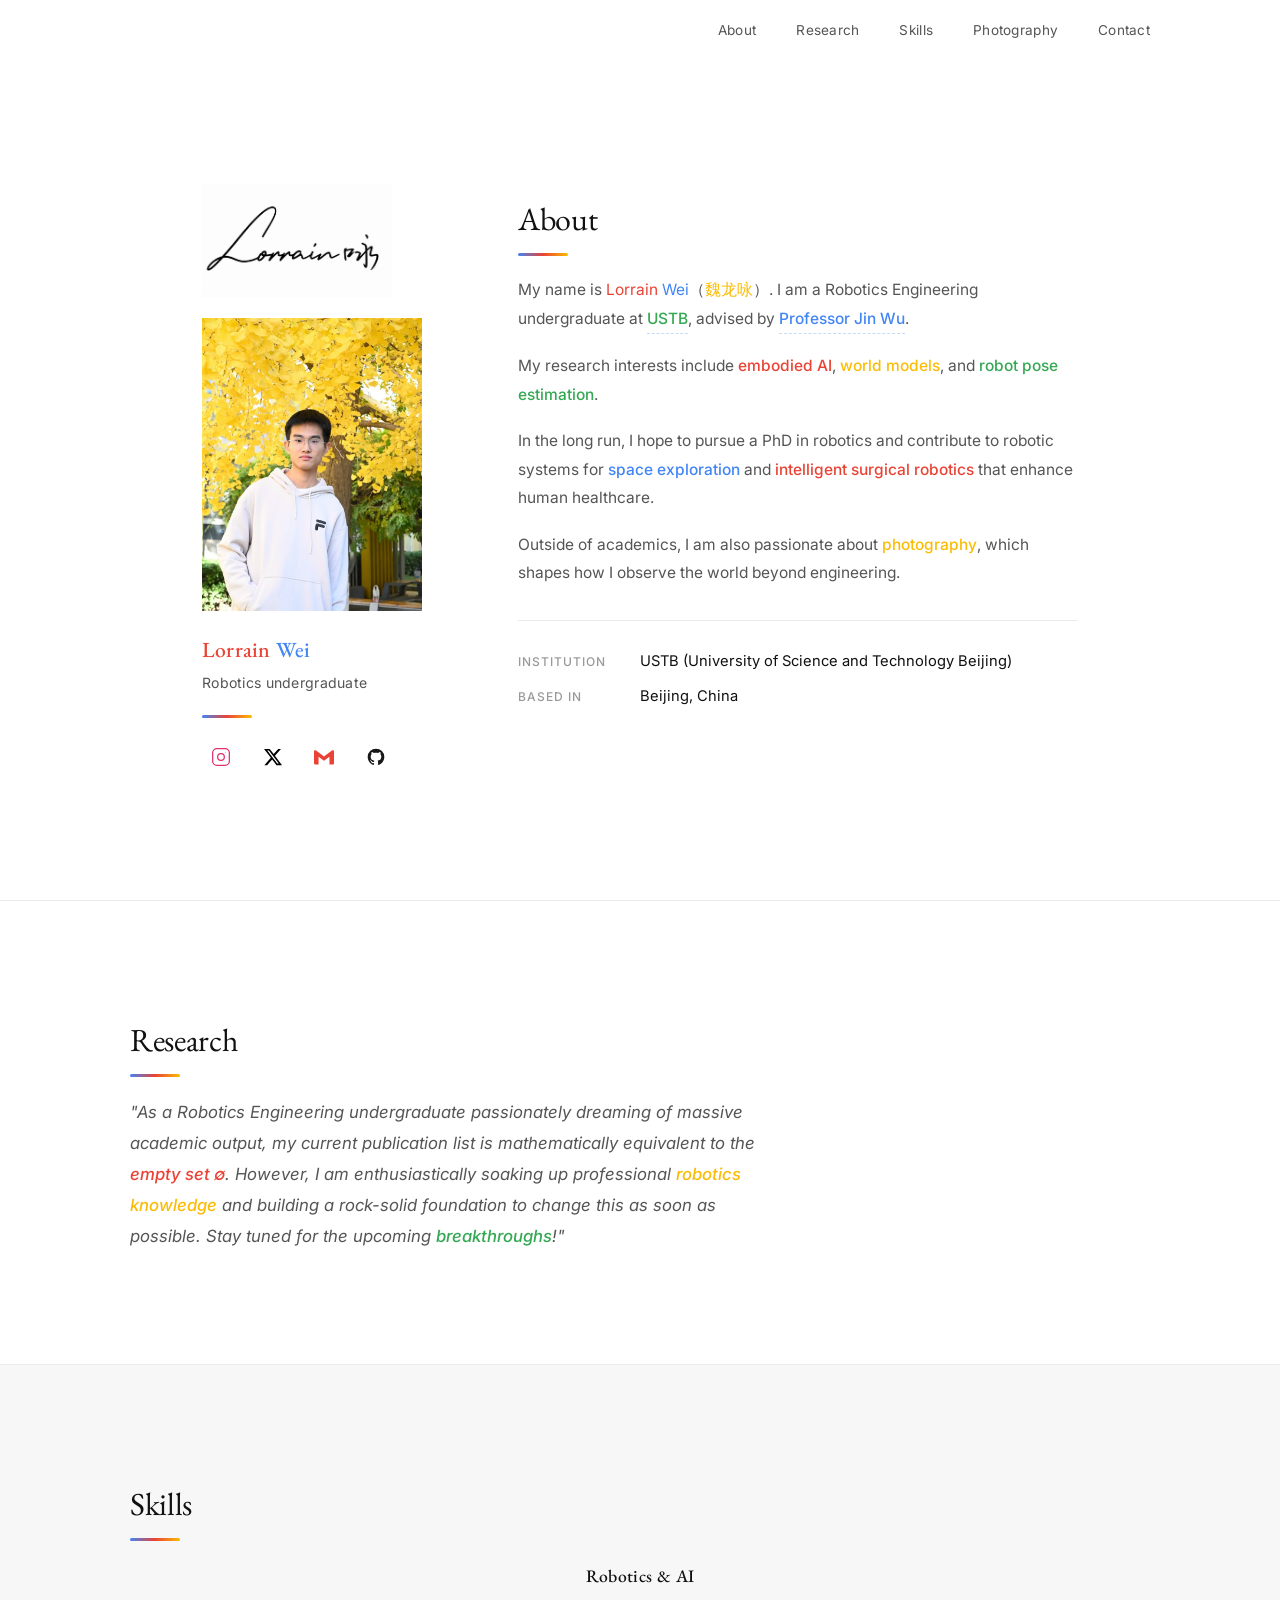
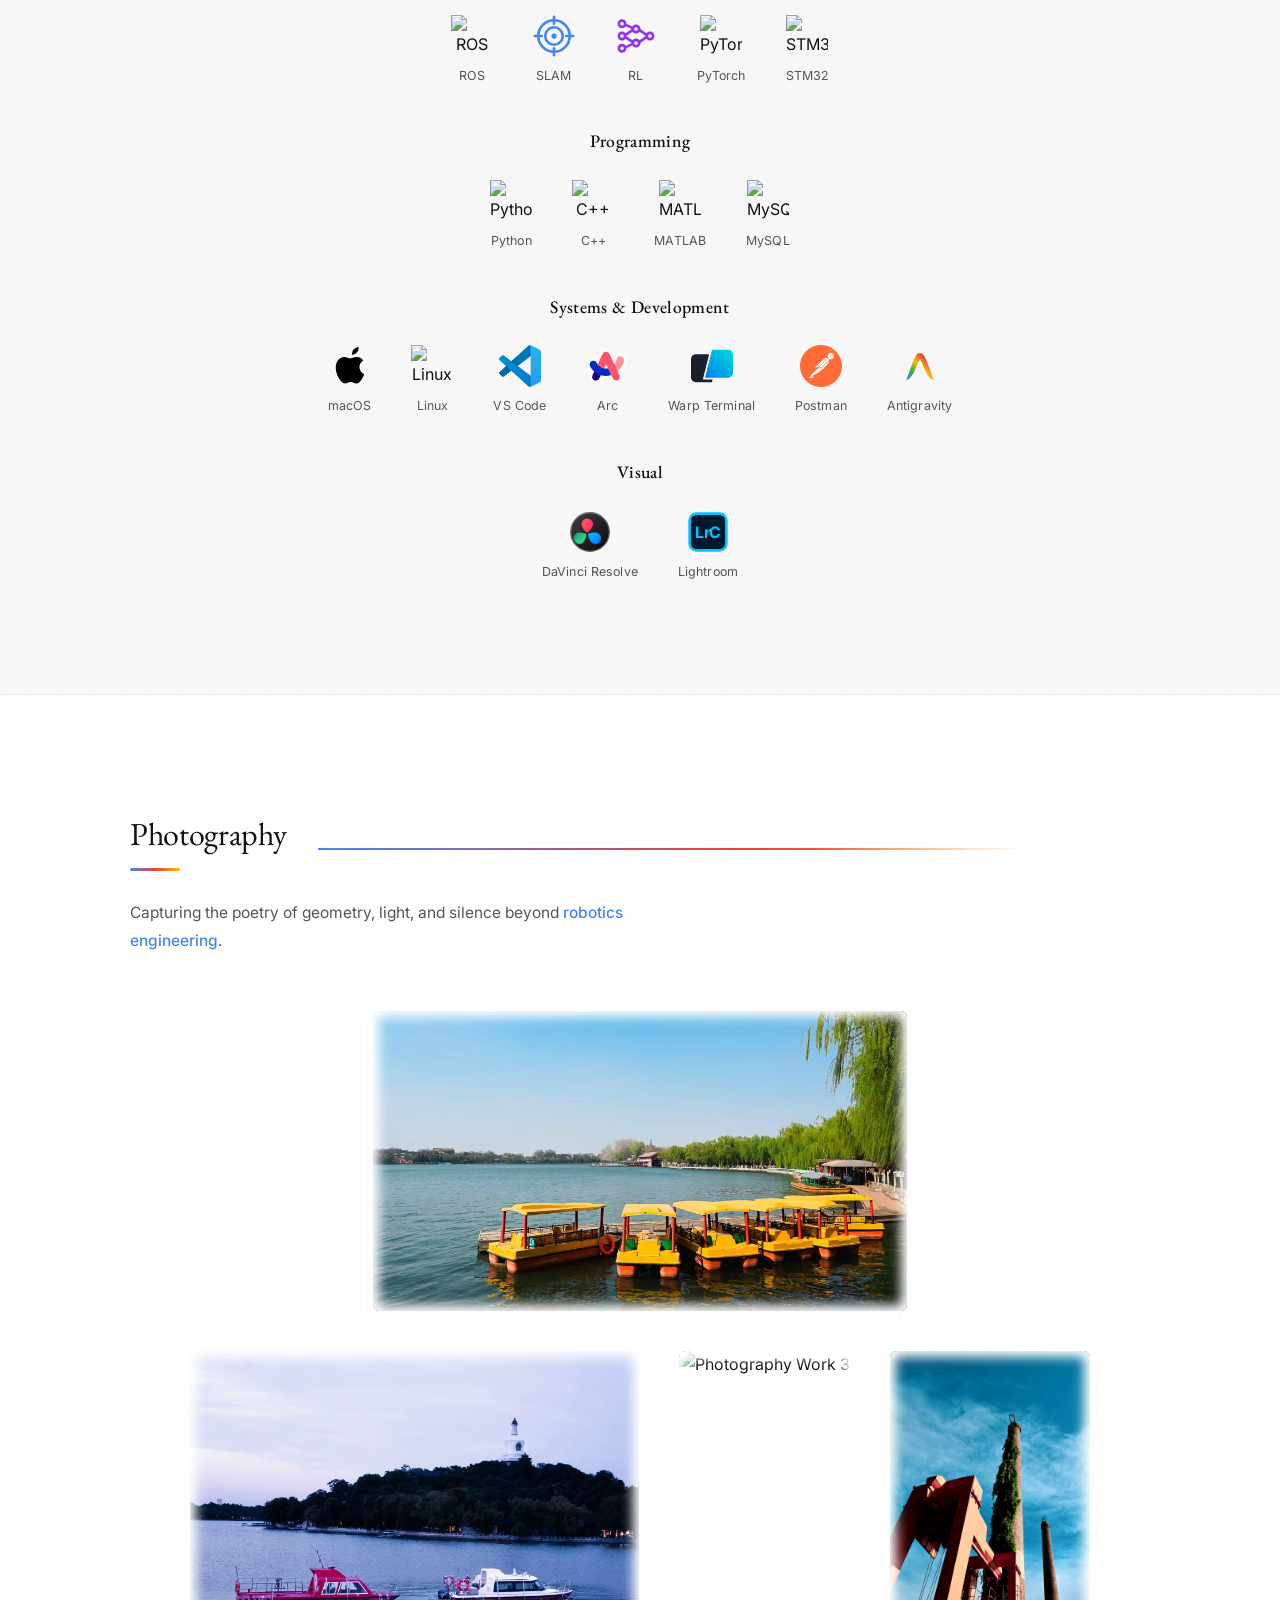
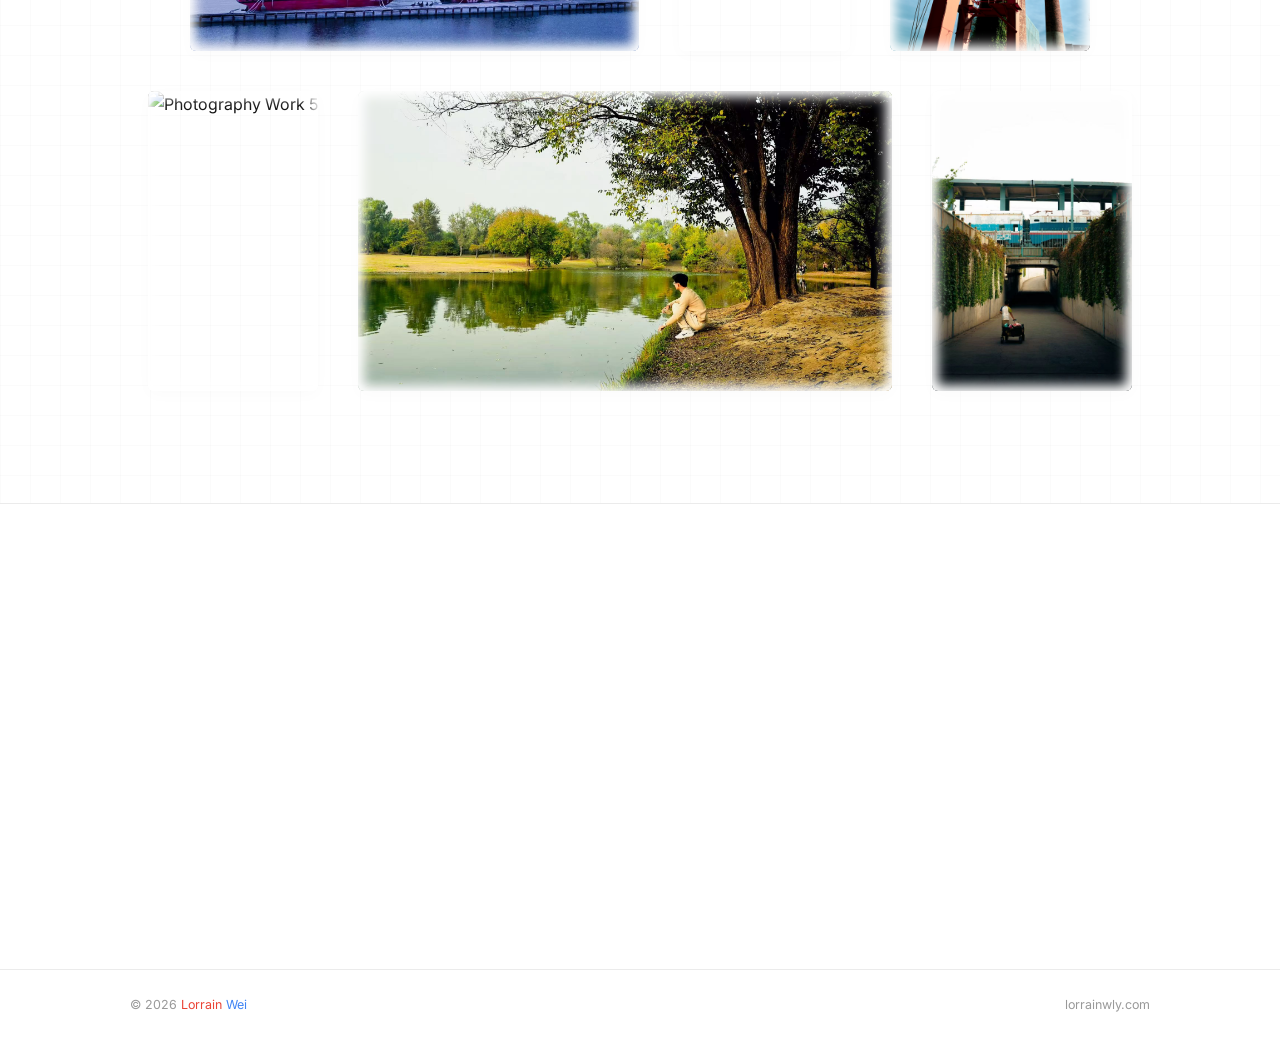
==== index.html @ 4ee7c58d "style: change theme to premium Cherry Red and integrate pixel-perfect zero-dependency signature imag" ====
<!DOCTYPE html>
<html lang="en">
<head>
  <meta charset="UTF-8" />
  <meta name="viewport" content="width=device-width, initial-scale=1.0" />
  <title>Lorrain Wei — Personal Site</title>
  <meta name="description" content="Lorrain Wei's personal website — researcher, scholar, and lifelong learner." />
  <link rel="preconnect" href="https://fonts.googleapis.com" />
  <link rel="preconnect" href="https://fonts.gstatic.com" crossorigin />
  <link href="https://fonts.googleapis.com/css2?family=EB+Garamond:ital,wght@0,400;0,500;1,400&family=Inter:wght@300;400;500&display=swap" rel="stylesheet" />
  <link rel="stylesheet" href="style.css" />
</head>
<body>

  <nav id="navbar">
    <div class="nav-inner">
      <ul class="nav-links">
        <li><a href="#about">About</a></li>
        <li><a href="#research">Research</a></li>
        <li><a href="#skills">Skills</a></li>
        <li><a href="#photography">Photography</a></li>
        <li><a href="#contact">Contact</a></li>
      </ul>
      <button class="nav-toggle" id="navToggle" aria-label="Menu">
        <span></span><span></span><span></span>
      </button>
    </div>
  </nav>

  <!-- Mobile Menu -->
  <div class="mobile-menu" id="mobileMenu">
    <button class="mobile-close" id="mobileClose">✕</button>
    <ul>
      <li><a href="#about" class="mobile-link">About</a></li>
      <li><a href="#research" class="mobile-link">Research</a></li>
      <li><a href="#skills" class="mobile-link">Skills</a></li>
      <li><a href="#photography" class="mobile-link">Photography</a></li>
      <li><a href="#contact" class="mobile-link">Contact</a></li>
    </ul>
  </div>

  <!-- ===================== SECTION 1: ABOUT ===================== -->
  <section id="about" class="section-about">
    <div class="about-container">

      <!-- Left Column: Photo + Name + Socials -->
      <div class="about-left">
        <div class="profile-sig-container">
          <img src="s1.png" alt="Lorrain Wei Signature" class="profile-sig-img" />
        </div>
        <div class="photo-wrap">
          <img src="photo.jpg" alt="Lorrain Wei" class="profile-photo" />
        </div>
        <h1 class="profile-name"><span class="google-red">Lorrain</span> <span class="google-blue">Wei</span></h1>
        <p class="profile-role">Robotics undergraduate</p>
        <div class="social-divider"></div>
        <div class="social-icons">
          <!-- Instagram -->
          <a href="https://www.instagram.com/lorrainwly1616" target="_blank" rel="noopener noreferrer" class="social-link" id="social-instagram" aria-label="Instagram" title="Instagram">
            <svg width="20" height="20" viewBox="0 0 24 24" fill="none" stroke="currentColor" stroke-width="1.5" stroke-linecap="round" stroke-linejoin="round">
              <rect x="2" y="2" width="20" height="20" rx="5" ry="5"/>
              <circle cx="12" cy="12" r="4"/>
              <circle cx="17.5" cy="6.5" r="0.5" fill="currentColor" stroke="none"/>
            </svg>
          </a>
          <!-- X (Twitter) -->
          <a href="https://x.com/LorrainLY1616" target="_blank" rel="noopener noreferrer" class="social-link" id="social-x" aria-label="X (Twitter)" title="X">
            <svg width="20" height="20" viewBox="0 0 24 24" fill="currentColor">
              <path d="M18.244 2.25h3.308l-7.227 8.26 8.502 11.24H16.17l-5.214-6.817L4.99 21.75H1.68l7.73-8.835L1.254 2.25H8.08l4.713 6.231zm-1.161 17.52h1.833L7.084 4.126H5.117z"/>
            </svg>
          </a>
          <!-- Gmail -->
          <a href="mailto:yongw1616@gmail.com" class="social-link" id="social-gmail" aria-label="Gmail" title="Email">
            <svg width="20" height="20" viewBox="0 0 24 24" fill="currentColor">
              <path d="M24 5.457v13.909c0 .904-.732 1.636-1.636 1.636h-3.819V11.73L12 16.64l-6.545-4.91v9.273H1.636A1.636 1.636 0 0 1 0 19.366V5.457c0-1.29 1.454-2.032 2.514-1.222L12 11.364l9.487-7.13c1.06-.81 2.513-.067 2.513 1.223z"/>
            </svg>
          </a>

          <!-- GitHub -->
          <a href="https://github.com/SuisLec" target="_blank" rel="noopener noreferrer" class="social-link" id="social-github" aria-label="GitHub" title="GitHub">
            <svg width="20" height="20" viewBox="0 0 24 24" fill="currentColor">
              <path d="M12 2A10 10 0 0 0 2 12c0 4.42 2.87 8.17 6.84 9.5.5.08.66-.23.66-.5v-1.69c-2.77.6-3.36-1.34-3.36-1.34-.46-1.16-1.11-1.47-1.11-1.47-.91-.62.07-.6.07-.6 1 .07 1.53 1.03 1.53 1.03.87 1.52 2.34 1.07 2.91.83.09-.65.35-1.09.63-1.34-2.22-.25-4.55-1.11-4.55-4.92 0-1.11.38-2 1.03-2.71-.1-.25-.45-1.29.1-2.64 0 0 .84-.27 2.75 1.02.79-.22 1.65-.33 2.5-.33.85 0 1.71.11 2.5.33 1.91-1.29 2.75-1.02 2.75-1.02.55 1.35.2 2.39.1 2.64.65.71 1.03 1.6 1.03 2.71 0 3.82-2.34 4.66-4.57 4.91.36.31.69.92.69 1.85V21c0 .27.16.59.67.5C19.14 20.16 22 16.42 22 12A10 10 0 0 0 12 2z"/>
            </svg>
          </a>
        </div>
      </div>

      <!-- Right Column: About Text -->
      <div class="about-right">
        <div class="about-text-block">
          <h2 class="section-heading">About</h2>
          <p class="about-bio">
            My name is <span class="google-red">Lorrain</span> <span class="google-blue">Wei</span>（<span class="google-yellow">魏龙咏</span>）. I am a Robotics Engineering undergraduate at <a href="https://www.ustb.edu.cn" target="_blank" rel="noopener noreferrer" class="about-link highlight-google"><span class="google-green">USTB</span></a>, advised by <a href="https://zarathustr.github.io" target="_blank" rel="noopener noreferrer" class="about-link highlight-google"><span class="google-blue">Professor Jin Wu</span></a>.
          </p>
          <p class="about-bio">
            My research interests include <span class="highlight-google"><span class="google-red">embodied AI</span></span>, <span class="highlight-google"><span class="google-yellow">world models</span></span>, and <span class="highlight-google"><span class="google-green">robot pose estimation</span></span>.
          </p>
          <p class="about-bio">
            In the long run, I hope to pursue a PhD in robotics and contribute to robotic systems for <span class="highlight-google"><span class="google-blue">space exploration</span></span> and <span class="highlight-google"><span class="google-red">intelligent surgical robotics</span></span> that enhance human healthcare.
          </p>
          <p class="about-bio">
            Outside of academics, I am also passionate about <span class="highlight-google"><span class="google-yellow">photography</span></span>, which shapes how I observe the world beyond engineering.
          </p>
          <div class="about-meta">
            <div class="meta-item">
              <span class="meta-label">Institution</span>
              <span class="meta-value">USTB (University of Science and Technology Beijing)</span>
            </div>
            <div class="meta-item">
              <span class="meta-label">Based in</span>
              <span class="meta-value">Beijing, China</span>
            </div>
          </div>
        </div>
      </div>

    </div>
  </section>

  <!-- ===================== SECTION 2: RESEARCH ===================== -->
  <section id="research" class="section">
    <div class="container">
      <h2 class="section-heading">Research</h2>
      <p class="section-intro" style="font-size: 1.05rem; font-style: italic; max-width: 650px; line-height: 1.85; margin-bottom: 0;">
        "As a Robotics Engineering undergraduate passionately dreaming of massive academic output, my current publication list is mathematically equivalent to the <span class="highlight-google"><span class="google-red">empty set ∅</span></span>. However, I am enthusiastically soaking up professional <span class="highlight-google"><span class="google-yellow">robotics knowledge</span></span> and building a rock-solid foundation to change this as soon as possible. Stay tuned for the upcoming <span class="highlight-google"><span class="google-green">breakthroughs</span></span>!"
      </p>
    </div>
  </section>

  <!-- ===================== SECTION: SKILLS ===================== -->
  <section id="skills" class="section section-alt">
    <div class="container">
      <h2 class="section-heading">Skills</h2>

      <div class="skills-category">
        <h3 class="skills-category-title">Robotics & AI</h3>
        <div class="skills-grid">
          <div class="skill-item">
            <img src="https://cdn.simpleicons.org/ros/22314E" alt="ROS" class="skill-icon" />
            <span class="skill-name">ROS</span>
          </div>
          <div class="skill-item">
            <svg class="skill-icon" viewBox="0 0 24 24" fill="none" stroke="#4285F4" stroke-width="1.5" stroke-linecap="round">
              <circle cx="12" cy="12" r="9"/><circle cx="12" cy="12" r="5"/><circle cx="12" cy="12" r="1.5" fill="#4285F4" stroke="none"/>
              <line x1="12" y1="1" x2="12" y2="5"/><line x1="12" y1="19" x2="12" y2="23"/>
              <line x1="1" y1="12" x2="5" y2="12"/><line x1="19" y1="12" x2="23" y2="12"/>
            </svg>
            <span class="skill-name">SLAM</span>
          </div>
          <div class="skill-item">
            <svg class="skill-icon" viewBox="0 0 24 24" fill="none" stroke="#9333EA" stroke-width="1.5">
              <circle cx="4" cy="5" r="1.8"/><circle cx="4" cy="12" r="1.8"/><circle cx="4" cy="19" r="1.8"/>
              <circle cx="12" cy="8" r="1.8"/><circle cx="12" cy="16" r="1.8"/>
              <circle cx="20" cy="12" r="1.8"/>
              <line x1="5.8" y1="5.5" x2="10.2" y2="7.5"/><line x1="5.8" y1="11.5" x2="10.2" y2="8.5"/>
              <line x1="5.8" y1="12.5" x2="10.2" y2="15.5"/><line x1="5.8" y1="18.5" x2="10.2" y2="16.5"/>
              <line x1="13.8" y1="8.5" x2="18.2" y2="11.5"/><line x1="13.8" y1="15.5" x2="18.2" y2="12.5"/>
            </svg>
            <span class="skill-name">RL</span>
          </div>
          <div class="skill-item">
            <img src="https://cdn.simpleicons.org/pytorch/EE4C2C" alt="PyTorch" class="skill-icon" />
            <span class="skill-name">PyTorch</span>
          </div>
          <div class="skill-item">
            <img src="https://cdn.simpleicons.org/stmicroelectronics/03234B" alt="STM32" class="skill-icon" />
            <span class="skill-name">STM32</span>
          </div>
        </div>
      </div>

      <div class="skills-category">
        <h3 class="skills-category-title">Programming</h3>
        <div class="skills-grid">
          <div class="skill-item">
            <img src="https://cdn.jsdelivr.net/gh/devicons/devicon@latest/icons/python/python-original.svg" alt="Python" class="skill-icon" />
            <span class="skill-name">Python</span>
          </div>
          <div class="skill-item">
            <img src="https://cdn.jsdelivr.net/gh/devicons/devicon@latest/icons/cplusplus/cplusplus-original.svg" alt="C++" class="skill-icon" />
            <span class="skill-name">C++</span>
          </div>
          <div class="skill-item">
            <img src="https://cdn.jsdelivr.net/gh/devicons/devicon@latest/icons/matlab/matlab-original.svg" alt="MATLAB" class="skill-icon" />
            <span class="skill-name">MATLAB</span>
          </div>
          <div class="skill-item">
            <img src="https://cdn.jsdelivr.net/gh/devicons/devicon@latest/icons/mysql/mysql-original-wordmark.svg" alt="MySQL" class="skill-icon" />
            <span class="skill-name">MySQL</span>
          </div>
        </div>
      </div>

      <div class="skills-category">
        <h3 class="skills-category-title">Systems & Development</h3>
        <div class="skills-grid">
          <div class="skill-item">
            <svg class="skill-icon" viewBox="0 0 24 24" fill="#000000" xmlns="http://www.w3.org/2000/svg">
              <path d="M18.71 19.5c-.83 1.24-1.71 2.45-3.05 2.47-1.34.03-1.77-.79-3.29-.79-1.53 0-2 .77-3.27.82-1.31.05-2.3-1.32-3.14-2.53C4.25 17 2.94 12.45 4.7 9.39c.87-1.52 2.43-2.48 4.12-2.51 1.28-.02 2.5.87 3.29.87.78 0 2.26-1.07 3.81-.91.65.03 2.47.26 3.64 1.98-.09.06-2.17 1.28-2.15 3.81.03 3.02 2.65 4.03 2.68 4.04-.03.07-.42 1.44-1.38 2.83M15.97 4.17c.66-.81 1.11-1.93.99-3.06-.96.04-2.13.64-2.82 1.45-.6.7-1.13 1.84-.99 2.94.1.08.2.12.3.12.87 0 1.96-.58 2.52-1.45z"/>
            </svg>
            <span class="skill-name">macOS</span>
          </div>
          <div class="skill-item">
            <img src="https://cdn.jsdelivr.net/gh/devicons/devicon@latest/icons/linux/linux-original.svg" alt="Linux" class="skill-icon" />
            <span class="skill-name">Linux</span>
          </div>
          <div class="skill-item">
            <svg class="skill-icon" viewBox="0 0 128 128" xmlns="http://www.w3.org/2000/svg">
              <mask id="vscode-mask-a" width="128" height="128" x="0" y="0" maskUnits="userSpaceOnUse" style="mask-type:alpha">
                <path fill="#fff" fill-rule="evenodd" d="M90.767 127.126a7.968 7.968 0 0 0 6.35-.244l26.353-12.681a8 8 0 0 0 4.53-7.209V21.009a8 8 0 0 0-4.53-7.21L97.117 1.12a7.97 7.97 0 0 0-9.093 1.548l-50.45 46.026L15.6 32.013a5.328 5.328 0 0 0-6.807.302l-7.048 6.411a5.335 5.335 0 0 0-.006 7.888L20.796 64 1.74 81.387a5.336 5.336 0 0 0 .006 7.887l7.048 6.411a5.327 5.327 0 0 0 6.807.303l21.974-16.68 50.45 46.025a7.96 7.96 0 0 0 2.743 1.793Zm5.252-92.183L57.74 64l38.28 29.058V34.943Z" clip-rule="evenodd"/>
              </mask>
              <g mask="url(#vscode-mask-a)">
                <path fill="#0065A9" d="M123.471 13.82 97.097 1.12A7.973 7.973 0 0 0 88 2.668L1.662 81.387a5.333 5.333 0 0 0 .006 7.887l7.052 6.411a5.333 5.333 0 0 0 6.811.303l103.971-78.875c3.488-2.646 8.498-.158 8.498 4.22v-.306a8.001 8.001 0 0 0-4.529-7.208Z"/>
                <g filter="url(#vscode-filter-b)">
                  <path fill="#007ACC" d="m123.471 114.181-26.374 12.698A7.973 7.973 0 0 1 88 125.333L1.662 46.613a5.333 5.333 0 0 1 .006-7.887l7.052-6.411a5.333 5.333 0 0 1 6.811-.303l103.971 78.874c3.488 2.647 8.498.159 8.498-4.219v.306a8.001 8.001 0 0 1-4.529 7.208Z"/>
                </g>
                <g filter="url(#vscode-filter-c)">
                  <path fill="#1F9CF0" d="M97.098 126.882A7.977 7.977 0 0 1 88 125.333c2.952 2.952 8 .861 8-3.314V5.98c0-4.175-5.048-6.266-8-3.313a7.977 7.977 0 0 1 9.098-1.549L123.467 13.8A8 8 0 0 1 128 21.01v85.982a8 8 0 0 1-4.533 7.21l-26.369 12.681Z"/>
                </g>
                <path fill="url(#vscode-grad-d)" fill-rule="evenodd" d="M90.69 127.126a7.968 7.968 0 0 0 6.349-.244l26.353-12.681a8 8 0 0 0 4.53-7.21V21.009a8 8 0 0 0-4.53-7.21L97.039 1.12a7.97 7.97 0 0 0-9.093 1.548l-50.45 46.026-21.974-16.68a5.328 5.328 0 0 0-6.807.302l-7.048 6.411a5.336 5.336 0 0 0-.006 7.888L20.718 64 1.662 81.386a5.335 5.335 0 0 0 .006 7.888l7.048 6.411a5.328 5.328 0 0 0 6.807.303l21.975-16.681 50.45 46.026a7.959 7.959 0 0 0 2.742 1.793Zm5.252-92.184L57.662 64l38.28 29.057V34.943Z" clip-rule="evenodd" opacity="0.25" style="mix-blend-mode:overlay"/>
              </g>
              <defs>
                <filter id="vscode-filter-b" width="144.744" height="113.408" x="-8.41115" y="22.5944" color-interpolation-filters="sRGB" filterUnits="userSpaceOnUse">
                  <feFlood flood-opacity="0" result="BackgroundImageFix"/>
                  <feColorMatrix in="SourceAlpha" result="hardAlpha" values="0 0 0 0 0 0 0 0 0 0 0 0 0 0 0 0 0 0 127 0"/>
                  <feOffset/>
                  <feGaussianBlur stdDeviation="4.16667"/>
                  <feColorMatrix values="0 0 0 0 0 0 0 0 0 0 0 0 0 0 0 0 0 0 0.25 0"/>
                  <feBlend in2="BackgroundImageFix" mode="overlay" result="effect1_dropShadow_1_36"/>
                  <feBlend in="SourceGraphic" in2="effect1_dropShadow_1_36" result="shape"/>
                </filter>
                <filter id="vscode-filter-c" width="56.6667" height="144.007" x="79.6667" y="-8.0035" color-interpolation-filters="sRGB" filterUnits="userSpaceOnUse">
                  <feFlood flood-opacity="0" result="BackgroundImageFix"/>
                  <feColorMatrix in="SourceAlpha" result="hardAlpha" values="0 0 0 0 0 0 0 0 0 0 0 0 0 0 0 0 0 0 127 0"/>
                  <feOffset/>
                  <feGaussianBlur stdDeviation="4.16667"/>
                  <feColorMatrix values="0 0 0 0 0 0 0 0 0 0 0 0 0 0 0 0 0 0 0.25 0"/>
                  <feBlend in2="BackgroundImageFix" mode="overlay" result="effect1_dropShadow_1_36"/>
                  <feBlend in="SourceGraphic" in2="effect1_dropShadow_1_36" result="shape"/>
                </filter>
                <linearGradient id="vscode-grad-d" x1="63.9222" x2="63.9222" y1="0.329902" y2="127.67" gradientUnits="userSpaceOnUse">
                  <stop stop-color="#fff"/>
                  <stop offset="1" stop-color="#fff" stop-opacity="0"/>
                </linearGradient>
              </defs>
            </svg>
            <span class="skill-name">VS Code</span>
          </div>
          <div class="skill-item">
            <svg class="skill-icon" viewBox="0 0 82 68" xmlns="http://www.w3.org/2000/svg">
              <g transform="translate(143 148)">
                <path fill="#fff" stroke="#fff" stroke-linejoin="round" stroke-width="6.87" d="M-103.92-141.91c2.81 0 5.37 1.62 6.58 4.16l9.64 20.28s0 .01-.01.01c0 0 0-.01.01-.01 2.26-2.77 3.9-6.03 4.6-9.53.79-3.95 4.63-6.5 8.58-5.72a7.29 7.29 0 0 1 5.72 8.58c-1.62 8.09-6.14 15.32-12.26 20.63l3.5 7.36c1.94 4.08-.09 9.07-4.39 10.35l-.13.04c-.64.18-1.3.27-1.94.27-2.73 0-5.34-1.54-6.59-4.16l-3.11-6.54-6.33-13.32h.02-.02l-3.11-6.54a.831.831 0 0 0-1.5 0l-3.18 6.68c-4.85-1.03-9.73-4.03-12.49-7.68l9.83-20.68a7.254 7.254 0 0 1 6.58-4.18zm-27.55 17.98c3.73-1.51 7.98.29 9.49 4.03.39.97.95 1.92 1.64 2.83l.01.01.33.42c.03.04.06.07.09.11l.09.11c.05.05.09.11.14.16.01.01.02.02.02.03l-.02-.03c.19.23.4.45.61.67.01.01.01.02.02.02.69.72 1.46 1.4 2.29 2.03.39.3.79.58 1.2.86.04.02.07.05.11.07 2.31 1.52 4.96 2.66 7.6 3.22 1.12.24 2.24.37 3.33.38h.14c1.45 0 2.9-.18 4.32-.52l6.33 13.32c-3.42 1.15-7.01 1.78-10.65 1.78-3.28 0-6.6-.57-9.82-1.6l-3.03 6.37a7.287 7.287 0 0 1-10.01 3.3c-3.48-1.85-4.75-6.21-3.06-9.77l3.32-6.98c-3.75-3.17-6.74-7.02-8.47-11.2l-.05-.13c-1.5-3.73.3-7.98 4.03-9.49z"></path>
                <path d="m-114.2-96.03 6.35-13.36c-4.85-1.03-9.73-4.03-12.49-7.68l-6.64 13.96c3.69 3.13 8.12 5.59 12.78 7.08" fill="#1a007f" fill-rule="evenodd" clip-rule="evenodd"></path>
                <path d="M-87.7-117.47c-3.19 3.91-7.62 6.81-12.36 7.94l6.33 13.32c4.62-1.56 8.94-4.08 12.67-7.31l-6.64-13.95z" fill="#4e000a" fill-rule="evenodd" clip-rule="evenodd"></path>
                <path d="m-126.98-103.11-3.32 6.98c-1.69 3.55-.42 7.92 3.06 9.77 3.69 1.96 8.23.43 10.01-3.3l3.03-6.37a37.885 37.885 0 0 1-12.78-7.08" fill="#1a007f" fill-rule="evenodd" clip-rule="evenodd"></path>
                <path d="M-74.52-132.71a7.29 7.29 0 0 0-8.58 5.72c-.7 3.5-2.34 6.76-4.6 9.53l6.63 13.96c6.12-5.31 10.64-12.54 12.26-20.63.79-3.96-1.77-7.8-5.71-8.58" fill="#ff9396" fill-rule="evenodd" clip-rule="evenodd"></path>
                <path d="M-100.06-109.53c-1.42.34-2.87.52-4.32.52-1.13 0-2.3-.13-3.47-.38-4.85-1.03-9.73-4.03-12.49-7.68-.69-.91-1.25-1.86-1.64-2.83-1.51-3.73-5.76-5.53-9.49-4.03-3.73 1.51-5.53 5.76-4.03 9.49 1.71 4.24 4.73 8.13 8.52 11.33a37.84 37.84 0 0 0 12.77 7.08c3.21 1.03 6.54 1.6 9.82 1.6 3.64 0 7.23-.63 10.65-1.78l-6.32-13.32z" fill="#002dc8" fill-rule="evenodd" clip-rule="evenodd"></path>
                <path d="m-77.57-96.16-3.5-7.36-6.63-13.95-.01.01s0-.01.01-.01l-9.64-20.28a7.292 7.292 0 0 0-6.58-4.16c-2.81 0-5.37 1.62-6.58 4.16l-9.83 20.68c2.76 3.65 7.64 6.65 12.49 7.68l3.18-6.68c.3-.63 1.2-.63 1.5 0l3.11 6.54h.02-.02l6.33 13.32 3.11 6.54a7.28 7.28 0 0 0 6.59 4.16c.65 0 1.3-.09 1.94-.27 4.39-1.21 6.47-6.26 4.51-10.38" fill="#ff536a" fill-rule="evenodd" clip-rule="evenodd"></path>
              </g>
            </svg>
            <span class="skill-name">Arc</span>
          </div>
          <div class="skill-item">
            <svg class="skill-icon" viewBox="0 0 24 24" xmlns="http://www.w3.org/2000/svg">
              <defs>
                <linearGradient id="warp-logo-gradient" x1="0%" y1="100%" x2="100%" y2="0%">
                  <stop offset="0%" stop-color="#007CF0" />
                  <stop offset="100%" stop-color="#00DFD8" />
                </linearGradient>
              </defs>
              <path d="M10.354 5.323L6.766 19.677h5.598l-.399 1.6H2.712A2.712 2.712 0 0 1 0 18.565V8.036a2.712 2.712 0 0 1 2.712-2.712Z" fill="#18202C" />
              <path d="M12.035 2.723h9.253A2.712 2.712 0 0 1 24 5.435v10.529a2.712 2.712 0 0 1-2.712 2.713H8.047Z" fill="url(#warp-logo-gradient)" />
            </svg>
            <span class="skill-name">Warp Terminal</span>
          </div>
          <div class="skill-item">
            <svg class="skill-icon" viewBox="0 0 24 24" xmlns="http://www.w3.org/2000/svg">
              <circle cx="12" cy="12" r="11.5" fill="#FFFFFF"/>
              <path d="M13.527.099C6.955-.744.942 3.9.099 10.473c-.843 6.572 3.8 12.584 10.373 13.428 6.573.843 12.587-3.801 13.428-10.374C24.744 6.955 20.101.943 13.527.099zm2.471 7.485a.855.855 0 0 0-.593.25l-4.453 4.453-.307-.307-.643-.643c4.389-4.376 5.18-4.418 5.996-3.753zm-4.863 4.861l4.44-4.44a.62.62 0 1 1 .847.903l-4.699 4.125-.588-.588zm.33.694l-1.1.238a.06.06 0 0 1-.067-.032.06.06 0 0 1 .01-.073l.645-.645.512.512zm-2.803-.459l1.172-1.172.879.878-1.979.426a.074.074 0 0 1-.085-.039.072.072 0 0 1 .013-.093zm-3.646 6.058a.076.076 0 0 1-.069-.083.077.077 0 0 1 .022-.046h.002l.946-.946 1.222 1.222-2.123-.147zm2.425-1.256a.228.228 0 0 0-.117.256l.203.865a.125.125 0 0 1-.211.117h-.003l-.934-.934-.294-.295 3.762-3.758 1.82-.393.874.874c-1.255 1.102-2.971 2.201-5.1 3.268zm5.279-3.428h-.002l-.839-.839 4.699-4.125a.952.952 0 0 0 .119-.127c-.148 1.345-2.029 3.245-3.977 5.091zm3.657-6.46l-.003-.002a1.822 1.822 0 0 1 2.459-2.684l-1.61 1.613a.119.119 0 0 0 0 .169l1.247 1.247a1.817 1.817 0 0 1-2.093-.343zm2.578 0a1.714 1.714 0 0 1-.271.218h-.001l-1.207-1.207 1.533-1.533c.661.72.637 1.832-.054 2.522zM18.855 6.05a.143.143 0 0 0-.053.157.416.416 0 0 1-.053.45.14.14 0 0 0 .023.197.141.141 0 0 0 .084.03.14.14 0 0 0 .106-.05.691.691 0 0 0 .087-.751.138.138 0 0 0-.194-.033z" fill="#FF6C37" fill-rule="evenodd"/>
            </svg>
            <span class="skill-name">Postman</span>
          </div>
          <div class="skill-item">
            <svg class="skill-icon" viewBox="0 0 24 24" xmlns="http://www.w3.org/2000/svg">
              <defs>
                <linearGradient id="antigravity-logo-gradient" x1="0%" y1="100%" x2="100%" y2="0%">
                  <stop offset="0%" stop-color="#4285F4"/>
                  <stop offset="25%" stop-color="#34A853"/>
                  <stop offset="50%" stop-color="#FBBC05"/>
                  <stop offset="75%" stop-color="#EA4335"/>
                  <stop offset="100%" stop-color="#4285F4"/>
                </linearGradient>
              </defs>
              <path d="M4 20C5 18 6.5 13.5 8 9.5C9.2 6.3 10.5 4.5 12 4.5C13.5 4.5 14.8 6.3 16 9.5C17.5 13.5 19 18 20 20C18 19.5 16.8 18 15.5 15.5C14.2 13 13 9.8 12 7.5C11 9.8 9.8 13 8.5 15.5C7.2 18 6 19.5 4 20Z" fill="url(#antigravity-logo-gradient)"/>
            </svg>
            <span class="skill-name">Antigravity</span>
          </div>
        </div>
      </div>

      <div class="skills-category">
        <h3 class="skills-category-title">Visual</h3>
        <div class="skills-grid">
          <div class="skill-item">
            <svg class="skill-icon" viewBox="0 0 24 24" xmlns="http://www.w3.org/2000/svg">
              <defs>
                <linearGradient id="resolve-bezel-grad" x1="0%" y1="0%" x2="100%" y2="100%">
                  <stop offset="0%" stop-color="#3F3F46"/>
                  <stop offset="100%" stop-color="#09090B"/>
                </linearGradient>
                <linearGradient id="resolve-border-grad" x1="0%" y1="0%" x2="100%" y2="100%">
                  <stop offset="0%" stop-color="#71717A"/>
                  <stop offset="100%" stop-color="#52525B"/>
                </linearGradient>
                <linearGradient id="resolve-red-gradient" x1="0%" y1="0%" x2="100%" y2="100%">
                  <stop offset="0%" stop-color="#FF5E62"/>
                  <stop offset="100%" stop-color="#FF255C"/>
                </linearGradient>
                <linearGradient id="resolve-blue-gradient" x1="0%" y1="0%" x2="100%" y2="100%">
                  <stop offset="0%" stop-color="#00C6FF"/>
                  <stop offset="100%" stop-color="#0072FF"/>
                </linearGradient>
                <linearGradient id="resolve-green-gradient" x1="0%" y1="0%" x2="100%" y2="100%">
                  <stop offset="0%" stop-color="#11998E"/>
                  <stop offset="100%" stop-color="#38EF7D"/>
                </linearGradient>
              </defs>
              <circle cx="12" cy="12" r="11" fill="url(#resolve-bezel-grad)" stroke="url(#resolve-border-grad)" stroke-width="0.75"/>
              <path d="M10.42 4.353c-1.976.089-3.204 1.658-3.214 3.29.019 1.443 1.635 3.481 2.884 4.53.12.099.154.109.33.18.062.025.198-.047.327-.135.36-.245.993-.947 1.648-1.738a7.67 7.67 0 0 0 1.031-1.683c.409-.89.261-1.599.235-1.888a3.983 3.983 0 0 0-.99-1.692 3.36 3.36 0 0 0-2.251-.864z" fill="url(#resolve-red-gradient)"/>
              <path d="M14.592 12.275a10.185 10.185 0 0 0-3.244.61c-.15.058-.26.1-.374.17-.057.036-.11.135-.105.292.017.433.29 1.278.624 2.27.384 1.135 1.066 2.27 1.844 2.74a3.23 3.23 0 0 0 2.53.342c.832-.243 1.595-.868 1.962-1.546.986-1.818.19-3.548-1.121-4.417-.447-.296-1.133-.445-1.89-.46-.074 0-.15-.002-.226-.001z" fill="url(#resolve-blue-gradient)"/>
              <path d="M6.16 12.313a6.201 6.201 0 0 0-.752.047c-.596.078-.932.273-1.29.51a3.177 3.177 0 0 0-1.365 1.979c-.075.552-.086 1.053.033 1.507.433 1.389 1.326 2.222 2.847 2.452.636.028 1.37-.063 1.99-.45 1.269-.782 2.08-3.17 2.412-4.742.053-.176.035-.357-.013-.42-.005-.067-.044-.113-.19-.183-.398-.192-1.32-.417-2.375-.6a7.68 7.68 0 0 0-1.297-.1z" fill="url(#resolve-green-gradient)"/>
            </svg>
            <span class="skill-name">DaVinci Resolve</span>
          </div>
          <div class="skill-item">
            <svg class="skill-icon" viewBox="0 0 24 24" xmlns="http://www.w3.org/2000/svg">
              <rect x="1.5" y="1.5" width="21" height="21" rx="4" fill="#00182D" stroke="#00C5FF" stroke-width="1.5"/>
              <text x="12" y="15.5" font-family="'Inter', -apple-system, sans-serif" font-size="9" font-weight="bold" fill="#00C5FF" text-anchor="middle" letter-spacing="-0.3">LrC</text>
            </svg>
            <span class="skill-name">Lightroom</span>
          </div>
        </div>
      </div>
    </div>
  </section>

  <!-- ===================== SECTION 3: PHOTOGRAPHY ===================== -->
  <section id="photography" class="section section-alt section-photography">
    <div class="container">
      <div class="section-header-wrap">
        <h2 class="section-heading">Photography</h2>
        <div class="section-heading-line"></div>
      </div>
      <p class="section-intro">Capturing the poetry of geometry, light, and silence beyond <span class="highlight-google"><span class="google-blue">robotics engineering</span></span>.</p>
      
      <div class="photography-grid">
        <!-- Photo 1: (Previously Photo 6) -->
        <div class="photo-card">
          <div class="photo-img-wrap">
            <img src="fa8f7efa48659dfbf43246a259e59cf2.jpg" alt="Photography Work 1" loading="lazy" />
            <div class="photo-fade-overlay"></div>
          </div>
        </div>
        
        <!-- Photo 2: (Previously Photo 7) -->
        <div class="photo-card">
          <div class="photo-img-wrap">
            <img src="1c5bb86a6bec8971c53ad8f74fbaf515.jpg" alt="Photography Work 2" loading="lazy" />
            <div class="photo-fade-overlay"></div>
          </div>
        </div>
        
        <!-- Photo 3: (Previously Photo 1) -->
        <div class="photo-card">
          <div class="photo-img-wrap">
            <img src="c3293d3b0193b7ff73a6ca7052a67ccd.jpg" alt="Photography Work 3" loading="lazy" />
            <div class="photo-fade-overlay"></div>
          </div>
        </div>
        
        <!-- Photo 4: (Previously Photo 2) -->
        <div class="photo-card">
          <div class="photo-img-wrap">
            <img src="158fb36f3ec3c1f95bc76eadee7ebd32.jpg" alt="Photography Work 4" loading="lazy" />
            <div class="photo-fade-overlay"></div>
          </div>
        </div>
        
        <!-- Photo 5: (Previously Photo 3) -->
        <div class="photo-card">
          <div class="photo-img-wrap">
            <img src="15a22fbe3b873a5511fabecefeedb8a7.jpg" alt="Photography Work 5" loading="lazy" />
            <div class="photo-fade-overlay"></div>
          </div>
        </div>
        
        <!-- Photo 6: (Previously Photo 4) -->
        <div class="photo-card">
          <div class="photo-img-wrap">
            <img src="fa4ce357cd3afb0917cd16042886bd9d.jpg" alt="Photography Work 6" loading="lazy" />
            <div class="photo-fade-overlay"></div>
          </div>
        </div>
        
        <!-- Photo 7: (Previously Photo 5) -->
        <div class="photo-card">
          <div class="photo-img-wrap">
            <img src="092dfdb163dc5e324b05a5c03dd318f0.jpg" alt="Photography Work 7" loading="lazy" />
            <div class="photo-fade-overlay"></div>
          </div>
        </div>
      </div>
    </div>
  </section>



  <!-- ===================== SECTION 4: CONTACT ===================== -->
  <section id="contact" class="section">
    <div class="container contact-container">
      <h2 class="section-heading">Contact</h2>
      <p class="section-intro contact-intro">
        I'm always open to research collaborations, interesting conversations, or simply connecting with curious minds. Feel free to reach out.
      </p>
      <div class="contact-methods">
        <a href="mailto:yongw1616@gmail.com" class="contact-pill" id="contact-email-1">
          <svg width="16" height="16" viewBox="0 0 24 24" fill="currentColor">
            <path d="M24 5.457v13.909c0 .904-.732 1.636-1.636 1.636h-3.819V11.73L12 16.64l-6.545-4.91v9.273H1.636A1.636 1.636 0 0 1 0 19.366V5.457c0-1.29 1.454-2.032 2.514-1.222L12 11.364l9.487-7.13c1.06-.81 2.513-.067 2.513 1.223z"/>
          </svg>
          yongw1616@gmail.com
        </a>
        <a href="mailto:yongw3636@gmail.com" class="contact-pill" id="contact-email-2">
          <svg width="16" height="16" viewBox="0 0 24 24" fill="currentColor">
            <path d="M24 5.457v13.909c0 .904-.732 1.636-1.636 1.636h-3.819V11.73L12 16.64l-6.545-4.91v9.273H1.636A1.636 1.636 0 0 1 0 19.366V5.457c0-1.29 1.454-2.032 2.514-1.222L12 11.364l9.487-7.13c1.06-.81 2.513-.067 2.513 1.223z"/>
          </svg>
          yongw3636@gmail.com
        </a>
      </div>
    </div>
  </section>

  <!-- ===================== FOOTER ===================== -->
  <footer id="footer">
    <div class="footer-inner">
      <span>© 2026 <span class="google-red">Lorrain</span> <span class="google-blue">Wei</span></span>
      <span><a href="https://lorrainwly.com" target="_blank" rel="noopener noreferrer" class="footer-link">lorrainwly.com</a></span>
    </div>
  </footer>

  <script src="script.js"></script>
</body>
</html>
---- style.css ----
/* ============================================
   lorrainwly.com — Style
   Pure white, minimalist, academic
   ============================================ */

:root {
  --white: #ffffff;
  --black: #111111;
  --gray-100: #f7f7f7;
  --gray-200: #ebebeb;
  --gray-400: #999999;
  --gray-600: #555555;
  --accent: #111111;
  --nav-h: 60px;
  --max-w: 1100px;
  --photo-w: 220px;
  --transition: 0.25s ease;
  --font-serif: 'EB Garamond', Georgia, serif;
  --font-sans: 'Inter', -apple-system, BlinkMacSystemFont, sans-serif;
  --google-blue: #4285F4;
  --google-red: #EA4335;
  --google-yellow: #FBBC05;
  --google-green: #34A853;
}

/* ============================================
   RESET
   ============================================ */
*, *::before, *::after { box-sizing: border-box; margin: 0; padding: 0; }
html { font-size: 16px; scroll-behavior: smooth; scroll-padding-top: var(--nav-h); }
body {
  font-family: var(--font-sans);
  background: var(--white);
  color: var(--black);
  line-height: 1.7;
  -webkit-font-smoothing: antialiased;
}
a { color: inherit; text-decoration: none; }
img { max-width: 100%; display: block; }
ul { list-style: none; }

/* ============================================
   NAVIGATION
   ============================================ */
#navbar {
  position: fixed;
  top: 0; left: 0; right: 0;
  height: var(--nav-h);
  background: rgba(255,255,255,0.92);
  backdrop-filter: blur(10px);
  -webkit-backdrop-filter: blur(10px);
  border-bottom: 1px solid transparent;
  z-index: 100;
  transition: border-color var(--transition);
}

#navbar::before {
  display: none;
}

#navbar.scrolled {
  border-bottom-color: var(--gray-200);
}

.nav-inner {
  max-width: var(--max-w);
  margin: 0 auto;
  padding: 0 2.5rem;
  height: 100%;
  display: flex;
  align-items: center;
  justify-content: flex-end;
}

.nav-brand {
  display: flex;
  align-items: center;
  position: relative;
  height: 100%;
}

.sig-img {
  height: 38px;
  width: auto;
  display: block;
  mix-blend-mode: multiply;
  transition: transform 0.25s cubic-bezier(0.4, 0, 0.2, 1), filter 0.25s cubic-bezier(0.4, 0, 0.2, 1);
  will-change: transform, filter;
}

.nav-brand:hover .sig-img {
  transform: scale(1.05);
  /* High-precision filter converting black ink to Google Blue #4285F4 */
  filter: invert(42%) sepia(77%) saturate(1352%) hue-rotate(202deg) brightness(97%) contrast(93%);
}

@media (max-width: 768px) {
  .sig-img {
    height: 30px;
  }
}

.nav-links {
  display: flex;
  gap: 2.5rem;
}

.nav-links a {
  font-size: 0.85rem;
  font-weight: 400;
  color: var(--gray-600);
  letter-spacing: 0.02em;
  transition: color var(--transition);
}

.nav-links a:hover { color: var(--black); }
.nav-links li:nth-child(1) a:hover { color: var(--google-blue); }
.nav-links li:nth-child(2) a:hover { color: var(--google-red); }
.nav-links li:nth-child(3) a:hover { color: var(--google-yellow); }
.nav-links li:nth-child(4) a:hover { color: var(--google-green); }
.nav-links li:nth-child(5) a:hover { color: var(--google-blue); }

.nav-toggle {
  display: none;
  background: none;
  border: none;
  cursor: pointer;
  padding: 4px;
  flex-direction: column;
  gap: 5px;
}

.nav-toggle span {
  display: block;
  width: 22px;
  height: 1.5px;
  background: var(--black);
  transition: var(--transition);
}

/* Mobile Menu */
.mobile-menu {
  position: fixed;
  inset: 0;
  background: var(--white);
  z-index: 200;
  display: flex;
  flex-direction: column;
  align-items: center;
  justify-content: center;
  opacity: 0;
  pointer-events: none;
  transition: opacity 0.3s ease;
}

.mobile-menu.open { opacity: 1; pointer-events: auto; }

.mobile-close {
  position: absolute;
  top: 1.5rem; right: 2rem;
  background: none;
  border: none;
  font-size: 1.25rem;
  cursor: pointer;
  color: var(--gray-400);
}

.mobile-menu ul {
  display: flex;
  flex-direction: column;
  gap: 2rem;
  text-align: center;
}

.mobile-link {
  font-family: var(--font-serif);
  font-size: 2rem;
  color: var(--black);
}

/* ============================================
   ABOUT SECTION (First Page / Landing)
   ============================================ */
.section-about {
  min-height: 100vh;
  padding-top: var(--nav-h);
  display: flex;
  align-items: center;
}

.about-container {
  max-width: var(--max-w);
  margin: 0 auto;
  padding: 5rem 2.5rem;
  display: grid;
  grid-template-columns: var(--photo-w) 1fr;
  gap: 6rem;
  align-items: start;
}

/* ---- LEFT: Photo + Name + Socials ---- */
.about-left {
  display: flex;
  flex-direction: column;
  align-items: flex-start;
}

.profile-sig-container {
  width: 100%;
  max-width: var(--photo-w);
  margin-bottom: 1.25rem;
  display: flex;
  justify-content: flex-start;
  align-items: center;
  pointer-events: none; /* Clicking has no effect */
  user-select: none; /* Static and non-interactive */
}

.profile-sig-img {
  width: 100%;
  max-width: 190px; /* Elegant and prominent size */
  height: auto;
  display: block;
}

.photo-wrap {
  width: 100%;
  aspect-ratio: 3 / 4;
  overflow: hidden;
  background: var(--gray-100);
  margin-bottom: 1.25rem;
}

.profile-photo {
  width: 100%;
  height: 100%;
  object-fit: cover;
  object-position: center top;
  display: block;
  transition: transform 0.5s ease;
}

.photo-wrap:hover .profile-photo {
  transform: scale(1.02);
}

.profile-name {
  font-family: var(--font-serif);
  font-size: 1.35rem;
  font-weight: 500;
  color: var(--black);
  letter-spacing: 0.01em;
  margin-bottom: 0.2rem;
}

.profile-role {
  font-size: 0.88rem;
  color: var(--gray-600);
  letter-spacing: 0.02em;
  text-transform: none;
  margin-bottom: 1.25rem;
  font-weight: 400;
}

/* Social Icons */
.social-divider {
  width: 50px;
  height: 3px;
  background: linear-gradient(90deg, 
    var(--google-blue), 
    var(--google-red), 
    var(--google-yellow), 
    var(--google-green),
    var(--google-blue)
  );
  background-size: 200% 100%;
  animation: google-gradient-flow 12s linear infinite;
  margin-bottom: 1.25rem;
  border-radius: 1.5px;
}

.social-icons {
  display: flex;
  gap: 0.85rem;
  align-items: center;
  flex-wrap: wrap;
}

.social-link {
  width: 38px;
  height: 38px;
  display: flex;
  align-items: center;
  justify-content: center;
  border-radius: 50%;
  transition: transform 0.3s cubic-bezier(0.175, 0.885, 0.32, 1.275), background 0.3s ease, box-shadow 0.3s ease, color 0.3s ease;
}

#social-instagram {
  color: #e1306c;
}
#social-instagram:hover {
  background: rgba(225, 48, 108, 0.08);
  transform: scale(1.12) translateY(-2px);
  box-shadow: 0 4px 12px rgba(225, 48, 108, 0.15);
}

#social-x {
  color: #000000;
}
#social-x:hover {
  background: rgba(0, 0, 0, 0.06);
  transform: scale(1.12) translateY(-2px);
  box-shadow: 0 4px 12px rgba(0, 0, 0, 0.1);
}

#social-gmail {
  color: #ea4335;
}
#social-gmail:hover {
  background: rgba(234, 67, 53, 0.08);
  transform: scale(1.12) translateY(-2px);
  box-shadow: 0 4px 12px rgba(234, 67, 53, 0.15);
}



#social-github {
  color: #181717;
}
#social-github:hover {
  background: rgba(24, 23, 23, 0.08);
  transform: scale(1.12) translateY(-2px);
  box-shadow: 0 4px 12px rgba(24, 23, 23, 0.12);
}

/* ---- RIGHT: About Text ---- */
.about-right {
  padding-top: 0.5rem;
}

.about-text-block {
  max-width: 560px;
}

.about-bio {
  font-size: 0.97rem;
  color: var(--gray-600);
  margin-bottom: 1.1rem;
  line-height: 1.85;
}

.highlight-google {
  font-weight: 500;
}

.about-link {
  display: inline-block;
  position: relative;
  transition: color var(--transition);
}

a.highlight-google {
  border-bottom: 1px dashed rgba(66, 133, 244, 0.3);
  color: var(--google-blue);
  transition: color 0.2s ease, border-bottom-color 0.2s ease;
}

a.highlight-google:hover {
  color: var(--google-red);
  border-bottom-color: var(--google-red);
}

/* Google Color Utility Classes */
.google-blue { color: var(--google-blue); }
.google-red { color: var(--google-red); }
.google-yellow { color: var(--google-yellow); }
.google-green { color: var(--google-green); }

.about-meta {
  display: flex;
  flex-direction: column;
  gap: 0.6rem;
  margin-top: 2rem;
  padding-top: 1.75rem;
  border-top: 1px solid var(--gray-200);
}

.meta-item {
  display: flex;
  gap: 2rem;
  align-items: baseline;
}

.meta-label {
  font-size: 0.75rem;
  font-weight: 500;
  letter-spacing: 0.08em;
  text-transform: uppercase;
  color: var(--gray-400);
  min-width: 90px;
}

.meta-value {
  font-size: 0.92rem;
  color: var(--black);
}

/* ============================================
   GENERAL SECTION STYLES
   ============================================ */
.section {
  padding: 7rem 0;
  border-top: 1px solid var(--gray-200);
}

.section-alt {
  background: var(--gray-100);
}

.container {
  max-width: var(--max-w);
  margin: 0 auto;
  padding: 0 2.5rem;
}

.section-heading {
  font-family: var(--font-serif);
  font-size: 2rem;
  font-weight: 400;
  color: var(--black);
  margin-bottom: 1.25rem;
  letter-spacing: -0.01em;
  position: relative;
  padding-bottom: 0.6rem;
}

.section-heading::after {
  content: '';
  position: absolute;
  left: 0;
  bottom: 0;
  width: 50px;
  height: 3px;
  background: linear-gradient(90deg, 
    var(--google-blue), 
    var(--google-red), 
    var(--google-yellow), 
    var(--google-green),
    var(--google-blue)
  );
  background-size: 200% 100%;
  animation: google-gradient-flow 12s linear infinite;
  border-radius: 1.5px;
}

.section-intro {
  font-size: 0.97rem;
  color: var(--gray-600);
  max-width: 540px;
  margin-bottom: 3.5rem;
  line-height: 1.8;
}

/* ============================================
   RESEARCH SECTION
   ============================================ */
.research-list {
  display: flex;
  flex-direction: column;
  gap: 0;
}

.research-item {
  display: grid;
  grid-template-columns: 80px 1fr;
  gap: 2rem;
  padding: 2.5rem 1.5rem;
  margin: 0 -1.5rem;
  border-bottom: 1px solid var(--gray-200);
  border-left: 3px solid transparent;
  transition: background var(--transition), border-left-color var(--transition), padding-left var(--transition);
}

.research-item:first-child { border-top: 1px solid var(--gray-200); }

.research-item:hover {
  background: rgba(66, 133, 244, 0.015);
  border-left-color: var(--google-blue);
  padding-left: 2rem;
}

.research-year {
  font-size: 0.8rem;
  color: var(--gray-400);
  font-weight: 500;
  padding-top: 0.35rem;
  letter-spacing: 0.04em;
}

.research-badge {
  display: inline-block;
  font-size: 0.7rem;
  font-weight: 600;
  letter-spacing: 0.1em;
  text-transform: uppercase;
  color: var(--gray-400);
  border: 1px solid var(--gray-200);
  padding: 0.15rem 0.6rem;
  border-radius: 3px;
  margin-bottom: 0.75rem;
}

.research-title {
  font-size: 1.05rem;
  font-weight: 500;
  color: var(--black);
  margin-bottom: 0.3rem;
  line-height: 1.5;
}

.research-venue {
  font-size: 0.85rem;
  color: var(--gray-400);
  margin-bottom: 0.75rem;
  font-style: italic;
}

.research-desc {
  font-size: 0.93rem;
  color: var(--gray-600);
  line-height: 1.75;
  margin-bottom: 1rem;
}

.research-links {
  display: flex;
  gap: 1.25rem;
}

.rlink {
  font-size: 0.83rem;
  font-weight: 500;
  color: var(--black);
  border-bottom: 1px solid var(--gray-200);
  padding-bottom: 1px;
  transition: border-color var(--transition);
}

.rlink:hover { border-color: var(--black); }

/* ============================================
   PROJECTS SECTION
   ============================================ */
.projects-grid {
  display: grid;
  grid-template-columns: repeat(2, 1fr);
  gap: 1.5px;
  background: var(--gray-200);
  border: 1.5px solid var(--gray-200);
}

.project-card {
  background: var(--white);
  padding: 2rem;
  display: flex;
  flex-direction: column;
  gap: 0.75rem;
  transition: background var(--transition), transform var(--transition), box-shadow var(--transition);
  cursor: default;
  position: relative;
  overflow: hidden;
}

.project-card::before {
  content: '';
  position: absolute;
  top: 0; left: 0; right: 0;
  height: 3px;
  background-color: var(--google-blue);
  transform: scaleX(0);
  transform-origin: left;
  transition: transform 0.3s ease;
}

.project-card:hover::before {
  transform: scaleX(1);
}

.project-card:hover {
  background: var(--white);
  transform: translateY(-4px);
  box-shadow: 0 10px 30px rgba(66, 133, 244, 0.05), 0 1px 3px rgba(0, 0, 0, 0.02);
}

.section-alt .project-card {
  background: var(--gray-100);
}

.section-alt .project-card:hover {
  background: var(--white);
  transform: translateY(-4px);
  box-shadow: 0 10px 30px rgba(66, 133, 244, 0.05), 0 1px 3px rgba(0, 0, 0, 0.02);
}

.project-header {
  display: flex;
  justify-content: space-between;
  align-items: center;
}

.project-year {
  font-size: 0.75rem;
  color: var(--gray-400);
  font-weight: 500;
}

.project-tag {
  font-size: 0.7rem;
  font-weight: 600;
  letter-spacing: 0.08em;
  text-transform: uppercase;
  color: var(--gray-400);
}

.project-name {
  font-size: 1rem;
  font-weight: 500;
  color: var(--black);
  line-height: 1.45;
}

.project-desc {
  font-size: 0.88rem;
  color: var(--gray-600);
  line-height: 1.75;
  flex: 1;
}

.project-link {
  font-size: 0.83rem;
  font-weight: 500;
  color: var(--black);
  align-self: flex-start;
  border-bottom: 1px solid var(--gray-200);
  padding-bottom: 1px;
  transition: border-color var(--transition);
}

.project-link:hover { border-color: var(--black); }

/* ============================================
   CONTACT
   ============================================ */
.contact-container {
  max-width: 640px;
}

.contact-intro {
  max-width: 100%;
}

.contact-methods {
  display: flex;
  flex-wrap: wrap;
  gap: 0.75rem;
}

.contact-pill {
  display: inline-flex;
  align-items: center;
  gap: 0.6rem;
  padding: 0.65rem 1.25rem;
  border: 1px solid var(--gray-200);
  border-radius: 100px;
  font-size: 0.85rem;
  color: var(--gray-600);
  transition: transform 0.3s cubic-bezier(0.175, 0.885, 0.32, 1.275), background 0.3s ease, border-color 0.3s ease, color 0.3s ease, box-shadow 0.3s ease;
  background: var(--white);
}

.contact-pill:hover {
  transform: translateY(-2px);
  box-shadow: 0 4px 12px rgba(0, 0, 0, 0.05);
}
#contact-email-1:hover {
  color: var(--google-blue);
  border-color: var(--google-blue);
  background: rgba(66, 133, 244, 0.03);
}

#contact-email-2:hover {
  color: var(--google-red);
  border-color: var(--google-red);
  background: rgba(234, 67, 53, 0.03);
}

/* ============================================
   FOOTER
   ============================================ */
#footer {
  border-top: 1px solid var(--gray-200);
  padding: 1.5rem 0;
  background: var(--white);
}

.footer-inner {
  max-width: var(--max-w);
  margin: 0 auto;
  padding: 0 2.5rem;
  display: flex;
  justify-content: space-between;
  font-size: 0.78rem;
  color: var(--gray-400);
}

/* ============================================
   FADE-IN ANIMATION
   ============================================ */
.fade-up {
  opacity: 0;
  transform: translateY(20px);
  transition: opacity 0.6s ease, transform 0.6s ease;
}

.fade-up.visible {
  opacity: 1;
  transform: translateY(0);
}

/* ============================================
   PHOTOGRAPHY SECTION (Exhibition Matte Wall)
   ============================================ */
.section-photography {
  background-color: var(--white);
  /* Elegant background drafting/blueprint grid lines */
  background-image: 
    linear-gradient(to right, rgba(0, 0, 0, 0.015) 1px, transparent 1px),
    linear-gradient(to bottom, rgba(0, 0, 0, 0.015) 1px, transparent 1px);
  background-size: 30px 30px;
  position: relative;
  overflow: hidden;
}

/* Horizontal technical blueprint alignment line */
.section-header-wrap {
  display: flex;
  align-items: center;
  justify-content: space-between;
  margin-bottom: 0.5rem;
  position: relative;
  width: 100%;
}

.section-heading-line {
  flex-grow: 1;
  height: 2px;
  background: linear-gradient(90deg, 
    var(--google-blue), 
    var(--google-red), 
    var(--google-yellow), 
    var(--google-green),
    var(--google-blue)
  );
  background-size: 200% 100%;
  animation: google-gradient-flow 12s linear infinite;
  margin-left: 2rem;
  -webkit-mask-image: linear-gradient(to right, rgba(0,0,0,1) 0%, rgba(0,0,0,1) 60%, rgba(0,0,0,0) 85%);
  mask-image: linear-gradient(to right, rgba(0,0,0,1) 0%, rgba(0,0,0,1) 60%, rgba(0,0,0,0) 85%);
}

/* Flex art gallery layout - automatically packs images side-by-side using natural widths */
.photography-grid {
  display: flex;
  flex-wrap: wrap;
  gap: 2.5rem;
  justify-content: center;
  margin-top: 3.5rem;
  position: relative;
}

/* The photo-card acts as a borderless transparent mount */
.photo-card {
  background: transparent;
  border: none;
  box-shadow: none;
  padding: 0;
  display: flex;
  flex-direction: column;
  align-items: center;
  justify-content: center;
  transition: transform 0.6s cubic-bezier(0.16, 1, 0.3, 1);
  cursor: default;
  position: relative;
}

/* Dynamic shrink-to-fit container holding the image and its vignette overlay */
.photo-img-wrap {
  position: relative;
  display: inline-block;
  border-radius: 6px;
  overflow: hidden;
  transition: transform 0.6s cubic-bezier(0.16, 1, 0.3, 1),
              box-shadow 0.6s cubic-bezier(0.16, 1, 0.3, 1);
  box-shadow: 0 4px 16px rgba(0, 0, 0, 0.02);
}

/* EXACT natural proportions preserved! Absolutely ZERO crop. */
.photo-card img {
  height: 300px; /* Aligned height creates beautiful parallel rows */
  width: auto;
  max-width: 100%;
  object-fit: contain;
  display: block;
  transition: transform 0.6s cubic-bezier(0.16, 1, 0.3, 1);
}

/* absolute vignette overlay that feathers image edges seamlessly to pure white background */
.photo-fade-overlay {
  position: absolute;
  top: 0;
  left: 0;
  right: 0;
  bottom: 0;
  /* Balanced inset box-shadow using var(--white) to dissolve image edges into the white background */
  box-shadow: inset 0 0 12px 6px var(--white);
  pointer-events: none;
  z-index: 2;
  transition: box-shadow 0.6s cubic-bezier(0.16, 1, 0.3, 1);
}

/* Interactive lift and scale animation */
.photo-card:hover .photo-img-wrap {
  transform: translateY(-8px) scale(1.02);
  box-shadow: 0 20px 40px rgba(66, 133, 244, 0.12), 0 4px 12px rgba(0, 0, 0, 0.03);
}

/* Soft transition of white vignetting to reveal more edge details on hover */
.photo-card:hover .photo-fade-overlay {
  box-shadow: inset 0 0 8px 4px var(--white);
}

/* Dynamic staggered scroll entrance animations */
.photo-card.fade-up {
  opacity: 0;
  transform: translateY(30px);
  transition: opacity 0.8s cubic-bezier(0.16, 1, 0.3, 1), transform 0.8s cubic-bezier(0.16, 1, 0.3, 1);
}

.photo-card.fade-up.visible {
  opacity: 1;
  transform: translateY(0);
}

.photo-card.fade-up:nth-child(1) { transition-delay: 0.05s; }
.photo-card.fade-up:nth-child(2) { transition-delay: 0.1s; }
.photo-card.fade-up:nth-child(3) { transition-delay: 0.15s; }
.photo-card.fade-up:nth-child(4) { transition-delay: 0.2s; }
.photo-card.fade-up:nth-child(5) { transition-delay: 0.25s; }
.photo-card.fade-up:nth-child(6) { transition-delay: 0.3s; }
.photo-card.fade-up:nth-child(7) { transition-delay: 0.35s; }

/* ============================================
   RESPONSIVE
   ============================================ */
@media (max-width: 860px) {
  .about-container {
    grid-template-columns: 180px 1fr;
    gap: 3rem;
    padding: 3rem 2rem;
  }

  .photography-grid {
    gap: 1.5rem;
  }

  .photo-card {
    padding: 0;
  }

  .photo-card img {
    height: 250px;
  }
}

@media (max-width: 680px) {
  .nav-links { display: none; }
  .nav-toggle { display: flex; }

  .about-container {
    grid-template-columns: 1fr;
    gap: 2.5rem;
    padding: 3rem 1.5rem;
  }

  .profile-sig-container {
    max-width: 160px;
    margin-bottom: 1rem;
  }

  .profile-sig-img {
    max-width: 140px;
  }

  .photo-wrap {
    width: 160px;
    aspect-ratio: 3 / 4;
  }

  .projects-grid {
    grid-template-columns: 1fr;
  }

  .research-item {
    grid-template-columns: 1fr;
    gap: 0.5rem;
  }

  .photography-grid {
    flex-direction: column;
    align-items: stretch;
    gap: 1.5rem;
  }

  .photo-card {
    width: 100%;
    padding: 0;
  }

  .photo-img-wrap {
    width: 100%;
    display: block;
    box-shadow: 0 4px 12px rgba(0, 0, 0, 0.02);
  }

  /* Full bleed scale on mobile touchscreens with zero scaling crop */
  .photo-card img {
    width: 100%;
    height: auto;
    max-height: 380px;
    object-fit: contain;
  }

  .footer-inner {
    flex-direction: column;
    gap: 0.25rem;
    text-align: center;
  }

  .nav-signature-svg {
    height: 38px;
  }

  .container, .nav-inner { padding-inline: 1.5rem; }
}

/* Footer Link Interactive Hovers */
.footer-link {
  transition: color var(--transition);
}
.footer-link:hover {
  color: var(--google-blue);
}

/* Mobile Menu Hover Accent Colors */
.mobile-menu li:nth-child(1) a:hover { color: var(--google-blue); }
.mobile-menu li:nth-child(2) a:hover { color: var(--google-red); }
.mobile-menu li:nth-child(3) a:hover { color: var(--google-yellow); }
.mobile-menu li:nth-child(4) a:hover { color: var(--google-green); }
.mobile-menu li:nth-child(5) a:hover { color: var(--google-blue); }

/* ============================================
   SKILLS SECTION
   ============================================ */
.skills-category {
  text-align: center;
  margin-bottom: 2.5rem;
}

.skills-category:last-child {
  margin-bottom: 0;
}

.skills-category-title {
  font-family: var(--font-serif);
  font-size: 1.1rem;
  font-weight: 500;
  color: var(--black);
  margin-bottom: 1.5rem;
  letter-spacing: 0.02em;
}

.skills-grid {
  display: flex;
  justify-content: center;
  flex-wrap: wrap;
  gap: 2.5rem;
}

.skill-item {
  display: flex;
  flex-direction: column;
  align-items: center;
  gap: 0.5rem;
  transition: transform 0.3s cubic-bezier(0.175, 0.885, 0.32, 1.275);
  cursor: default;
}

.skill-item:hover {
  transform: translateY(-5px);
}

.skill-icon {
  width: 42px;
  height: 42px;
  object-fit: contain;
  transition: transform 0.3s ease;
}

.skill-item:hover .skill-icon {
  transform: scale(1.1);
}

.skill-name {
  font-size: 0.78rem;
  color: var(--gray-600);
  font-weight: 400;
  letter-spacing: 0.01em;
}

@media (max-width: 680px) {
  .skills-grid {
    gap: 1.5rem;
  }

  .skill-icon {
    width: 36px;
    height: 36px;
  }
}

/* Unified Gradient Flow Animation */
@keyframes google-gradient-flow {
  0% { background-position: 0% 0%; }
  100% { background-position: -200% 0%; }
}
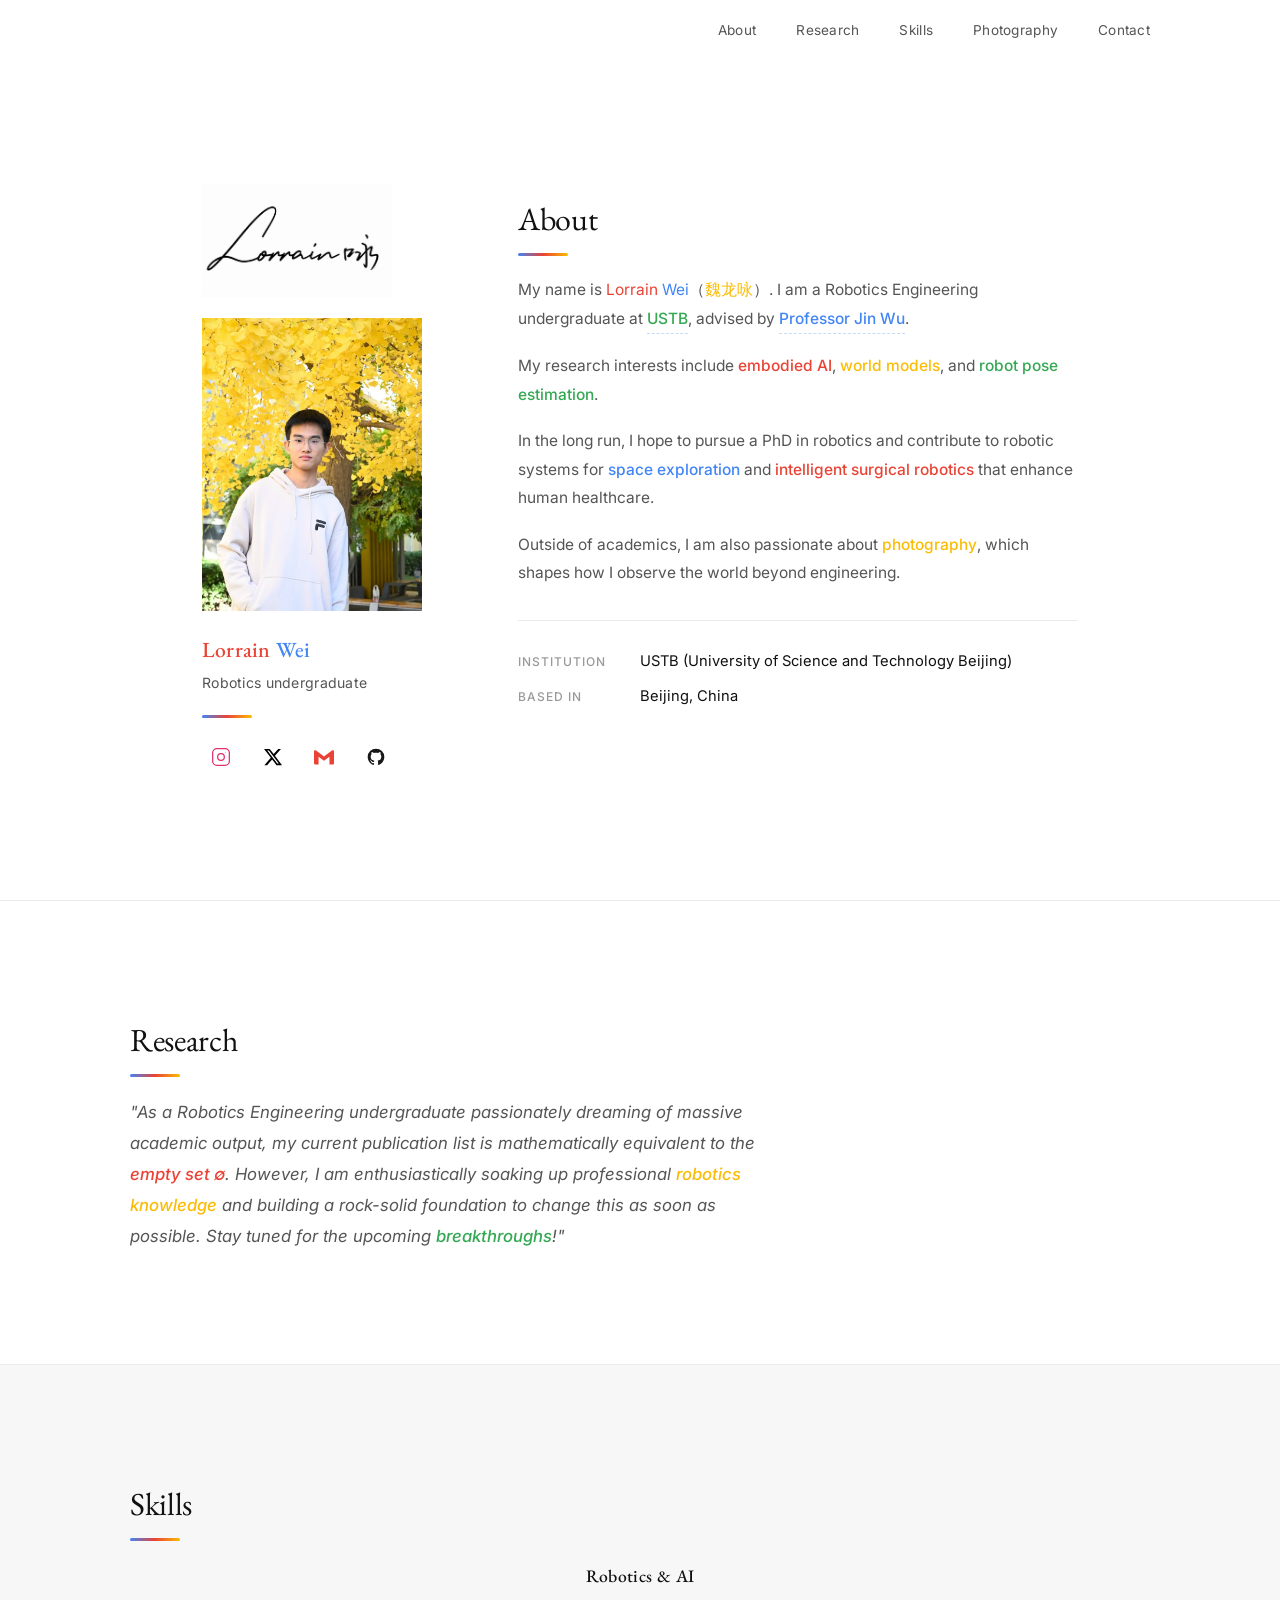
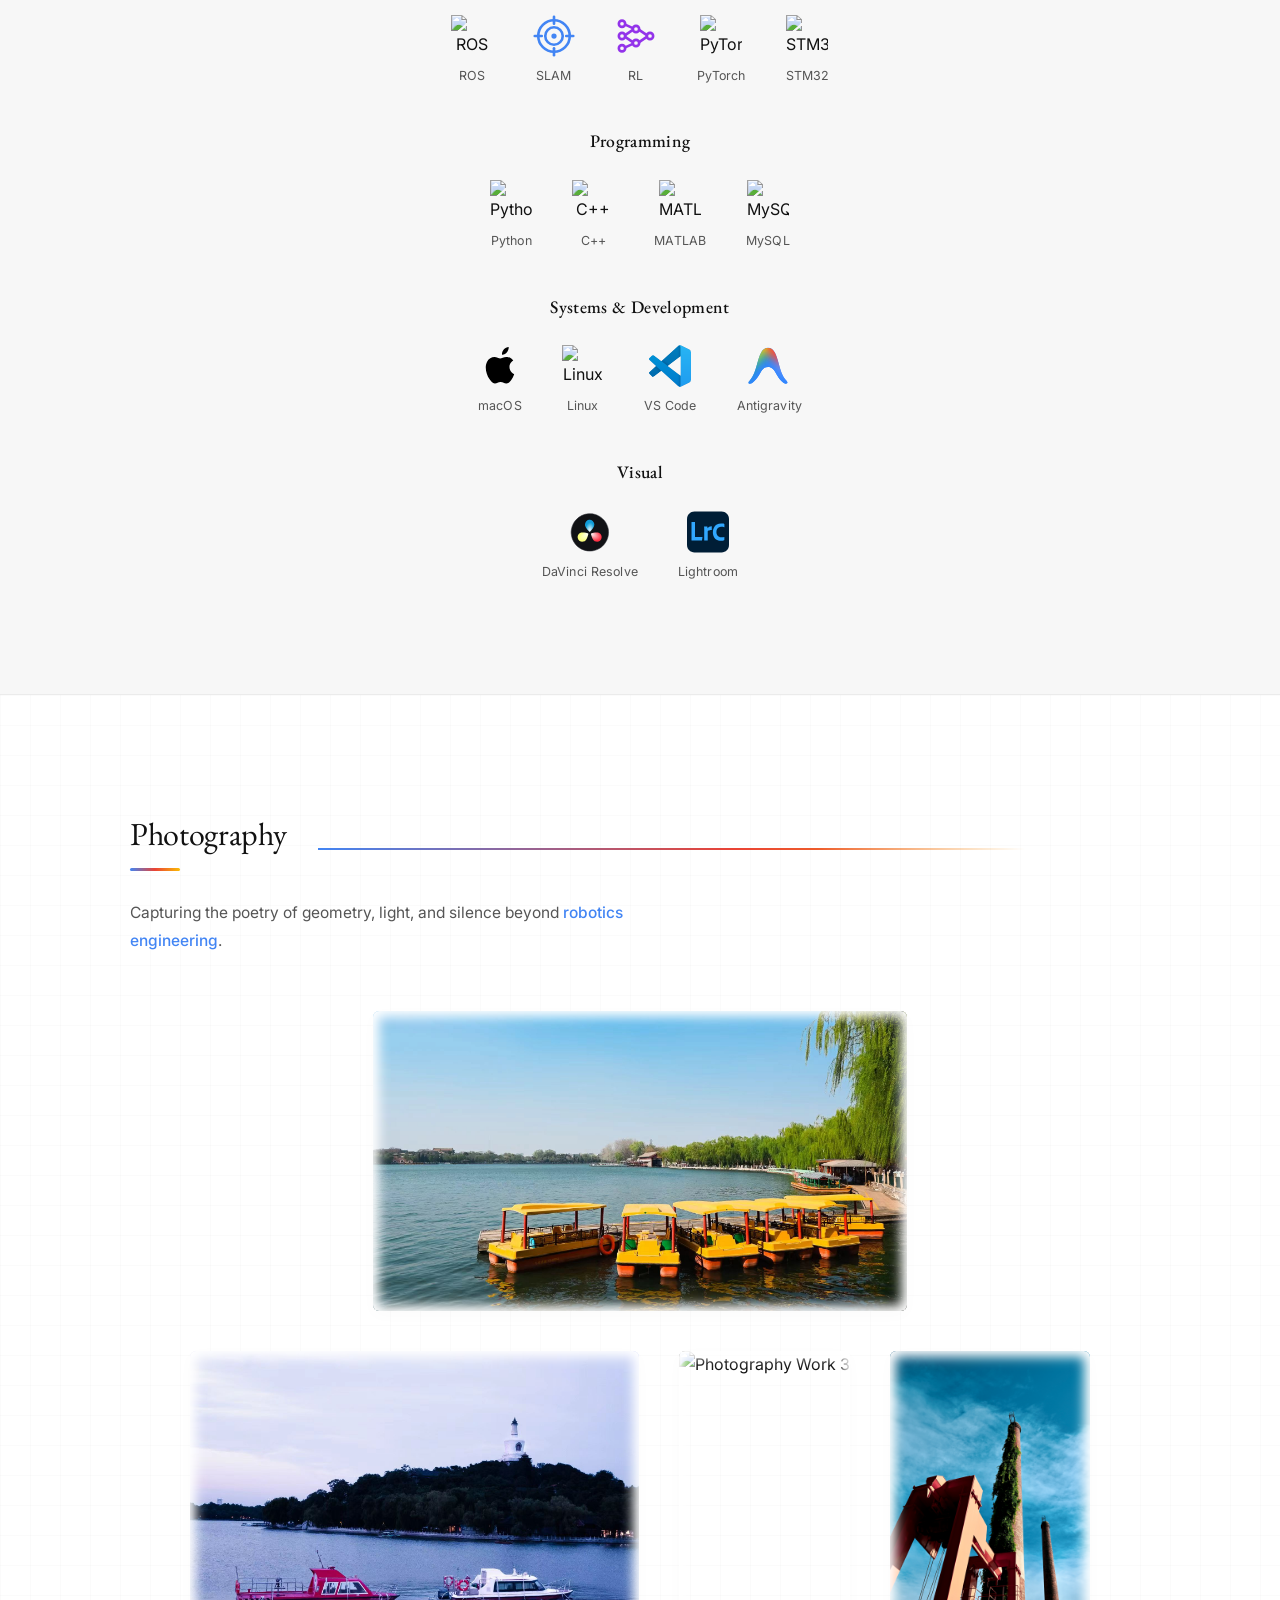
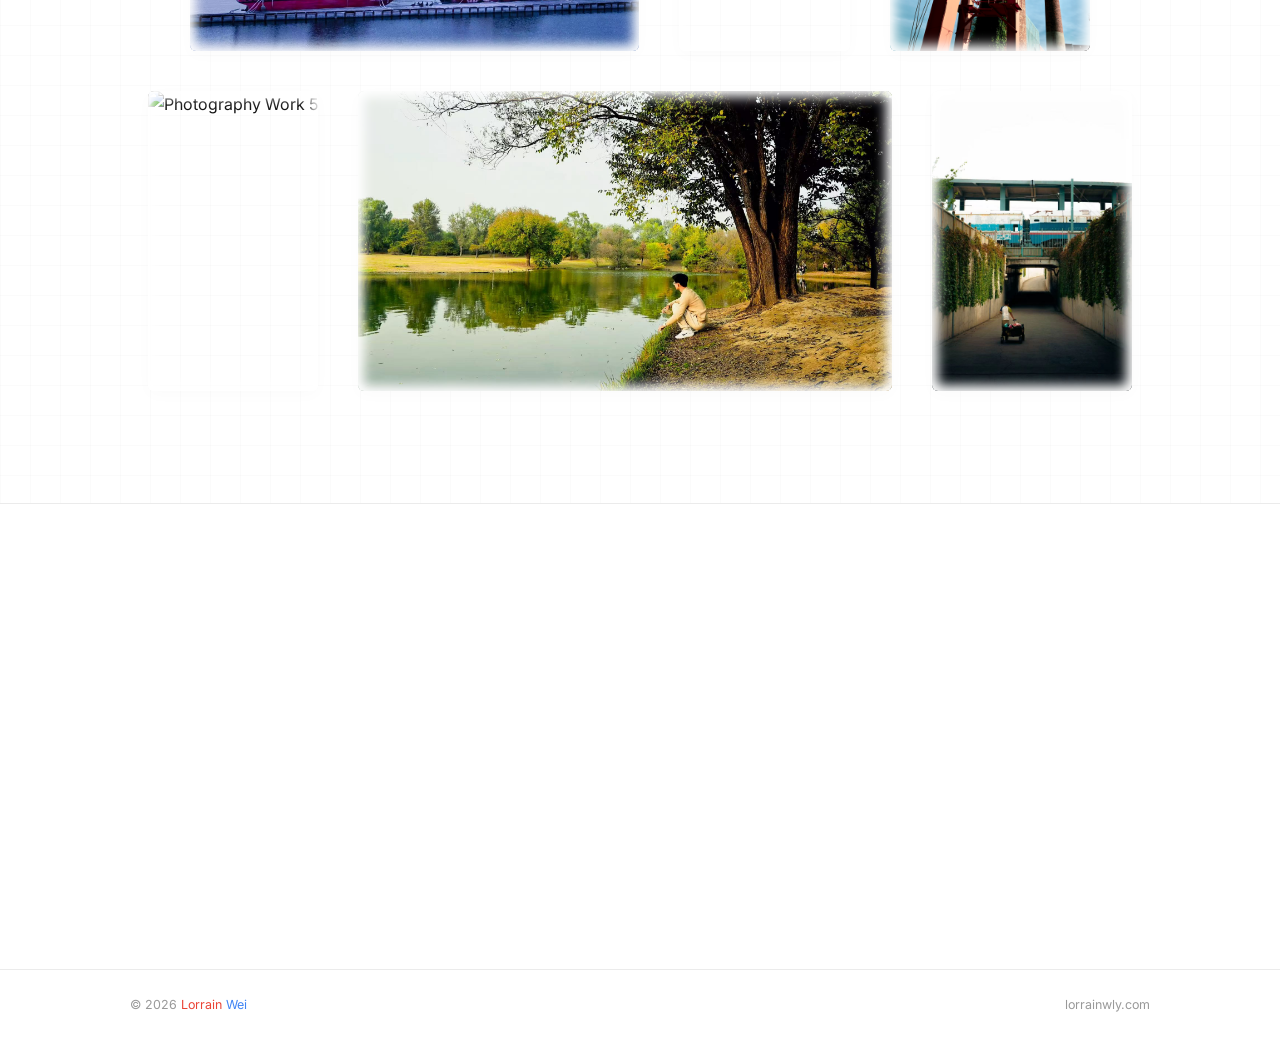
==== commit 3058099b: "style: change theme to premium Cherry Red and integrate pixel-perfect zero-dependency signature imag" ====
--- a/index.html
+++ b/index.html
@@ -247,51 +247,59 @@
             <span class="skill-name">VS Code</span>
           </div>
           <div class="skill-item">
-            <svg class="skill-icon" viewBox="0 0 82 68" xmlns="http://www.w3.org/2000/svg">
-              <g transform="translate(143 148)">
-                <path fill="#fff" stroke="#fff" stroke-linejoin="round" stroke-width="6.87" d="M-103.92-141.91c2.81 0 5.37 1.62 6.58 4.16l9.64 20.28s0 .01-.01.01c0 0 0-.01.01-.01 2.26-2.77 3.9-6.03 4.6-9.53.79-3.95 4.63-6.5 8.58-5.72a7.29 7.29 0 0 1 5.72 8.58c-1.62 8.09-6.14 15.32-12.26 20.63l3.5 7.36c1.94 4.08-.09 9.07-4.39 10.35l-.13.04c-.64.18-1.3.27-1.94.27-2.73 0-5.34-1.54-6.59-4.16l-3.11-6.54-6.33-13.32h.02-.02l-3.11-6.54a.831.831 0 0 0-1.5 0l-3.18 6.68c-4.85-1.03-9.73-4.03-12.49-7.68l9.83-20.68a7.254 7.254 0 0 1 6.58-4.18zm-27.55 17.98c3.73-1.51 7.98.29 9.49 4.03.39.97.95 1.92 1.64 2.83l.01.01.33.42c.03.04.06.07.09.11l.09.11c.05.05.09.11.14.16.01.01.02.02.02.03l-.02-.03c.19.23.4.45.61.67.01.01.01.02.02.02.69.72 1.46 1.4 2.29 2.03.39.3.79.58 1.2.86.04.02.07.05.11.07 2.31 1.52 4.96 2.66 7.6 3.22 1.12.24 2.24.37 3.33.38h.14c1.45 0 2.9-.18 4.32-.52l6.33 13.32c-3.42 1.15-7.01 1.78-10.65 1.78-3.28 0-6.6-.57-9.82-1.6l-3.03 6.37a7.287 7.287 0 0 1-10.01 3.3c-3.48-1.85-4.75-6.21-3.06-9.77l3.32-6.98c-3.75-3.17-6.74-7.02-8.47-11.2l-.05-.13c-1.5-3.73.3-7.98 4.03-9.49z"></path>
-                <path d="m-114.2-96.03 6.35-13.36c-4.85-1.03-9.73-4.03-12.49-7.68l-6.64 13.96c3.69 3.13 8.12 5.59 12.78 7.08" fill="#1a007f" fill-rule="evenodd" clip-rule="evenodd"></path>
-                <path d="M-87.7-117.47c-3.19 3.91-7.62 6.81-12.36 7.94l6.33 13.32c4.62-1.56 8.94-4.08 12.67-7.31l-6.64-13.95z" fill="#4e000a" fill-rule="evenodd" clip-rule="evenodd"></path>
-                <path d="m-126.98-103.11-3.32 6.98c-1.69 3.55-.42 7.92 3.06 9.77 3.69 1.96 8.23.43 10.01-3.3l3.03-6.37a37.885 37.885 0 0 1-12.78-7.08" fill="#1a007f" fill-rule="evenodd" clip-rule="evenodd"></path>
-                <path d="M-74.52-132.71a7.29 7.29 0 0 0-8.58 5.72c-.7 3.5-2.34 6.76-4.6 9.53l6.63 13.96c6.12-5.31 10.64-12.54 12.26-20.63.79-3.96-1.77-7.8-5.71-8.58" fill="#ff9396" fill-rule="evenodd" clip-rule="evenodd"></path>
-                <path d="M-100.06-109.53c-1.42.34-2.87.52-4.32.52-1.13 0-2.3-.13-3.47-.38-4.85-1.03-9.73-4.03-12.49-7.68-.69-.91-1.25-1.86-1.64-2.83-1.51-3.73-5.76-5.53-9.49-4.03-3.73 1.51-5.53 5.76-4.03 9.49 1.71 4.24 4.73 8.13 8.52 11.33a37.84 37.84 0 0 0 12.77 7.08c3.21 1.03 6.54 1.6 9.82 1.6 3.64 0 7.23-.63 10.65-1.78l-6.32-13.32z" fill="#002dc8" fill-rule="evenodd" clip-rule="evenodd"></path>
-                <path d="m-77.57-96.16-3.5-7.36-6.63-13.95-.01.01s0-.01.01-.01l-9.64-20.28a7.292 7.292 0 0 0-6.58-4.16c-2.81 0-5.37 1.62-6.58 4.16l-9.83 20.68c2.76 3.65 7.64 6.65 12.49 7.68l3.18-6.68c.3-.63 1.2-.63 1.5 0l3.11 6.54h.02-.02l6.33 13.32 3.11 6.54a7.28 7.28 0 0 0 6.59 4.16c.65 0 1.3-.09 1.94-.27 4.39-1.21 6.47-6.26 4.51-10.38" fill="#ff536a" fill-rule="evenodd" clip-rule="evenodd"></path>
+            <svg class="skill-icon" viewBox="13 15 90 85" fill="none" xmlns="http://www.w3.org/2000/svg">
+              <path d="M89.6992 93.695C94.3659 97.195 101.366 94.8617 94.9492 88.445C75.6992 69.7783 79.7825 18.445 55.8659 18.445C31.9492 18.445 36.0325 69.7783 16.7825 88.445C9.78251 95.445 17.3658 97.195 22.0325 93.695C40.1159 81.445 38.9492 59.8617 55.8659 59.8617C72.7825 59.8617 71.6159 81.445 89.6992 93.695Z" fill="#3186FF"></path>
+              <mask id="mask0_6001_463" maskUnits="userSpaceOnUse" x="13" y="18" width="85" height="78" style="mask-type: alpha;">
+                <path d="M89.6992 93.695C94.3659 97.195 101.366 94.8617 94.9492 88.445C75.6992 69.7783 79.7825 18.445 55.8659 18.445C31.9492 18.445 36.0325 69.7783 16.7825 88.445C9.78251 95.445 17.3658 97.195 22.0325 93.695C40.1159 81.445 38.9492 59.8617 55.8659 59.8617C72.7825 59.8617 71.6159 81.445 89.6992 93.695Z" fill="black"></path>
+              </mask>
+              <g mask="url(#mask0_6001_463)">
+                <g filter="url(#filter0_f_6001_463)">
+                  <ellipse cx="22.7873" cy="26.8098" rx="22.7873" ry="26.8098" transform="matrix(-0.112784 0.99362 -0.99362 -0.112781 66.2473 -15.5344)" fill="#FFE432"></ellipse>
+                </g>
+                <g filter="url(#filter1_f_6001_463)">
+                  <ellipse cx="96.491" cy="35.1231" rx="29.5007" ry="30.1492" transform="rotate(76.9243 96.491 35.1231)" fill="#FC413D"></ellipse>
+                </g>
+                <g filter="url(#filter2_f_6001_463)">
+                  <ellipse cx="9.02988" cy="41.6647" rx="30.832" ry="39.9417" transform="rotate(74.1257 9.02988 41.6647)" fill="#00B95C"></ellipse>
+                </g>
+                <g filter="url(#filter3_f_6001_463)">
+                  <ellipse cx="9.02988" cy="41.6647" rx="30.832" ry="39.9417" transform="rotate(74.1257 9.02988 41.6647)" fill="#00B95C"></ellipse>
+                </g>
+                <g filter="url(#filter4_f_6001_463)">
+                  <ellipse cx="11.2212" cy="42.8915" rx="30.22" ry="33.2695" transform="rotate(45.6065 11.2212 42.8915)" fill="#00B95C"></ellipse>
+                </g>
+                <g filter="url(#filter5_f_6001_463)">
+                  <ellipse cx="75.7546" cy="104.822" rx="29.0177" ry="27.943" transform="rotate(76.9243 75.7546 104.822)" fill="#3186FF"></ellipse>
+                </g>
+                <g filter="url(#filter6_f_6001_463)">
+                  <ellipse cx="33.5661" cy="35.4043" rx="33.5661" ry="35.4043" transform="matrix(-0.409539 0.912293 -0.912294 -0.409537 101.25 -15.1674)" fill="#FBBC04"></ellipse>
+                </g>
+                <g filter="url(#filter7_f_6001_463)">
+                  <path d="M2.56802 149.695C-15.8116 142.48 15.5987 83.1163 23.4093 63.2203C31.22 43.3244 52.4514 33.0447 70.831 40.26C89.2107 47.4753 110.996 87.2162 103.185 107.112C95.3742 127.008 20.9477 156.91 2.56802 149.695Z" fill="#3186FF"></path>
+                </g>
+                <g filter="url(#filter8_f_6001_463)">
+                  <path d="M113.934 75.8079C109.013 81.5509 96.1724 78.6224 85.253 69.2667C74.3335 59.911 69.4704 47.6711 74.391 41.928C79.3116 36.185 92.1525 39.1136 103.072 48.4692C113.991 57.8249 118.855 70.0648 113.934 75.8079Z" fill="#749BFF"></path>
+                </g>
+                <g filter="url(#filter9_f_6001_463)">
+                  <ellipse cx="92.611" cy="23.7962" rx="44.2411" ry="27.5016" transform="rotate(34.0763 92.611 23.7962)" fill="#FC413D"></ellipse>
+                </g>
+                <g filter="url(#filter10_f_6001_463)">
+                  <ellipse cx="23.4949" cy="29.5887" rx="23.7071" ry="13.7869" transform="rotate(112.516 23.4949 29.5887)" fill="#FFEE48"></ellipse>
+                </g>
               </g>
-            </svg>
-            <span class="skill-name">Arc</span>
-          </div>
-          <div class="skill-item">
-            <svg class="skill-icon" viewBox="0 0 24 24" xmlns="http://www.w3.org/2000/svg">
               <defs>
-                <linearGradient id="warp-logo-gradient" x1="0%" y1="100%" x2="100%" y2="0%">
-                  <stop offset="0%" stop-color="#007CF0" />
-                  <stop offset="100%" stop-color="#00DFD8" />
-                </linearGradient>
+                <filter id="filter0_f_6001_463" x="2.49348" y="-26.5423" width="69.0899" height="61.2525" filterUnits="userSpaceOnUse" color-interpolation-filters="sRGB"><feFlood flood-opacity="0" result="BackgroundImageFix"></feFlood><feBlend mode="normal" in="SourceGraphic" in2="BackgroundImageFix" result="shape"></feBlend><feGaussianBlur stdDeviation="3.89034" result="effect1_foregroundBlur_6001_463"></feGaussianBlur></filter>
+                <filter id="filter1_f_6001_463" x="28.7524" y="-32.0333" width="135.477" height="134.313" filterUnits="userSpaceOnUse" color-interpolation-filters="sRGB"><feFlood flood-opacity="0" result="BackgroundImageFix"></feFlood><feBlend mode="normal" in="SourceGraphic" in2="BackgroundImageFix" result="shape"></feBlend><feGaussianBlur stdDeviation="18.8078" result="effect1_foregroundBlur_6001_463"></feGaussianBlur></filter>
+                <filter id="filter2_f_6001_463" x="-62.2884" y="-21.9253" width="142.637" height="127.18" filterUnits="userSpaceOnUse" color-interpolation-filters="sRGB"><feFlood flood-opacity="0" result="BackgroundImageFix"></feFlood><feBlend mode="normal" in="SourceGraphic" in2="BackgroundImageFix" result="shape"></feBlend><feGaussianBlur stdDeviation="15.9884" result="effect1_foregroundBlur_6001_463"></feGaussianBlur></filter>
+                <filter id="filter3_f_6001_463" x="-62.2884" y="-21.9253" width="142.637" height="127.18" filterUnits="userSpaceOnUse" color-interpolation-filters="sRGB"><feFlood flood-opacity="0" result="BackgroundImageFix"></feFlood><feBlend mode="normal" in="SourceGraphic" in2="BackgroundImageFix" result="shape"></feBlend><feGaussianBlur stdDeviation="15.9884" result="effect1_foregroundBlur_6001_463"></feGaussianBlur></filter>
+                <filter id="filter4_f_6001_463" x="-52.5697" y="-20.8346" width="127.582" height="127.452" filterUnits="userSpaceOnUse" color-interpolation-filters="sRGB"><feFlood flood-opacity="0" result="BackgroundImageFix"></feFlood><feBlend mode="normal" in="SourceGraphic" in2="BackgroundImageFix" result="shape"></feBlend><feGaussianBlur stdDeviation="15.9884" result="effect1_foregroundBlur_6001_463"></feGaussianBlur></filter>
+                <filter id="filter5_f_6001_463" x="17.3619" y="45.4646" width="116.786" height="118.715" filterUnits="userSpaceOnUse" color-interpolation-filters="sRGB"><feFlood flood-opacity="0" result="BackgroundImageFix"></feFlood><feBlend mode="normal" in="SourceGraphic" in2="BackgroundImageFix" result="shape"></feBlend><feGaussianBlur stdDeviation="15.1937" result="effect1_foregroundBlur_6001_463"></feGaussianBlur></filter>
+                <filter id="filter6_f_6001_463" x="-7.44765" y="-60.4737" width="125.303" height="122.858" filterUnits="userSpaceOnUse" color-interpolation-filters="sRGB"><feFlood flood-opacity="0" result="BackgroundImageFix"></feFlood><feBlend mode="normal" in="SourceGraphic" in2="BackgroundImageFix" result="shape"></feBlend><feGaussianBlur stdDeviation="13.7698" result="effect1_foregroundBlur_6001_463"></feGaussianBlur></filter>
+                <filter id="filter7_f_6001_463" x="-27.7086" y="13.3597" width="157.119" height="162.029" filterUnits="userSpaceOnUse" color-interpolation-filters="sRGB"><feFlood flood-opacity="0" result="BackgroundImageFix"></feFlood><feBlend mode="normal" in="SourceGraphic" in2="BackgroundImageFix" result="shape"></feBlend><feGaussianBlur stdDeviation="12.297" result="effect1_foregroundBlur_6001_463"></feGaussianBlur></filter>
+                <filter id="filter8_f_6001_463" x="50.4638" y="16.981" width="87.3973" height="83.7738" filterUnits="userSpaceOnUse" color-interpolation-filters="sRGB"><feFlood flood-opacity="0" result="BackgroundImageFix"></feFlood><feBlend mode="normal" in="SourceGraphic" in2="BackgroundImageFix" result="shape"></feBlend><feGaussianBlur stdDeviation="11.0036" result="effect1_foregroundBlur_6001_463"></feGaussianBlur></filter>
+                <filter id="filter9_f_6001_463" x="34.2604" y="-28.457" width="116.701" height="104.506" filterUnits="userSpaceOnUse" color-interpolation-filters="sRGB"><feFlood flood-opacity="0" result="BackgroundImageFix"></feFlood><feBlend mode="normal" in="SourceGraphic" in2="BackgroundImageFix" result="shape"></feBlend><feGaussianBlur stdDeviation="9.29385" result="effect1_foregroundBlur_6001_463"></feGaussianBlur></filter>
+                <filter id="filter10_f_6001_463" x="-15.1522" y="-15.9493" width="77.2941" height="91.076" filterUnits="userSpaceOnUse" color-interpolation-filters="sRGB"><feFlood flood-opacity="0" result="BackgroundImageFix"></feFlood><feBlend mode="normal" in="SourceGraphic" in2="BackgroundImageFix" result="shape"></feBlend><feGaussianBlur stdDeviation="11.5027" result="effect1_foregroundBlur_6001_463"></feGaussianBlur></filter>
               </defs>
-              <path d="M10.354 5.323L6.766 19.677h5.598l-.399 1.6H2.712A2.712 2.712 0 0 1 0 18.565V8.036a2.712 2.712 0 0 1 2.712-2.712Z" fill="#18202C" />
-              <path d="M12.035 2.723h9.253A2.712 2.712 0 0 1 24 5.435v10.529a2.712 2.712 0 0 1-2.712 2.713H8.047Z" fill="url(#warp-logo-gradient)" />
-            </svg>
-            <span class="skill-name">Warp Terminal</span>
-          </div>
-          <div class="skill-item">
-            <svg class="skill-icon" viewBox="0 0 24 24" xmlns="http://www.w3.org/2000/svg">
-              <circle cx="12" cy="12" r="11.5" fill="#FFFFFF"/>
-              <path d="M13.527.099C6.955-.744.942 3.9.099 10.473c-.843 6.572 3.8 12.584 10.373 13.428 6.573.843 12.587-3.801 13.428-10.374C24.744 6.955 20.101.943 13.527.099zm2.471 7.485a.855.855 0 0 0-.593.25l-4.453 4.453-.307-.307-.643-.643c4.389-4.376 5.18-4.418 5.996-3.753zm-4.863 4.861l4.44-4.44a.62.62 0 1 1 .847.903l-4.699 4.125-.588-.588zm.33.694l-1.1.238a.06.06 0 0 1-.067-.032.06.06 0 0 1 .01-.073l.645-.645.512.512zm-2.803-.459l1.172-1.172.879.878-1.979.426a.074.074 0 0 1-.085-.039.072.072 0 0 1 .013-.093zm-3.646 6.058a.076.076 0 0 1-.069-.083.077.077 0 0 1 .022-.046h.002l.946-.946 1.222 1.222-2.123-.147zm2.425-1.256a.228.228 0 0 0-.117.256l.203.865a.125.125 0 0 1-.211.117h-.003l-.934-.934-.294-.295 3.762-3.758 1.82-.393.874.874c-1.255 1.102-2.971 2.201-5.1 3.268zm5.279-3.428h-.002l-.839-.839 4.699-4.125a.952.952 0 0 0 .119-.127c-.148 1.345-2.029 3.245-3.977 5.091zm3.657-6.46l-.003-.002a1.822 1.822 0 0 1 2.459-2.684l-1.61 1.613a.119.119 0 0 0 0 .169l1.247 1.247a1.817 1.817 0 0 1-2.093-.343zm2.578 0a1.714 1.714 0 0 1-.271.218h-.001l-1.207-1.207 1.533-1.533c.661.72.637 1.832-.054 2.522zM18.855 6.05a.143.143 0 0 0-.053.157.416.416 0 0 1-.053.45.14.14 0 0 0 .023.197.141.141 0 0 0 .084.03.14.14 0 0 0 .106-.05.691.691 0 0 0 .087-.751.138.138 0 0 0-.194-.033z" fill="#FF6C37" fill-rule="evenodd"/>
-            </svg>
-            <span class="skill-name">Postman</span>
-          </div>
-          <div class="skill-item">
-            <svg class="skill-icon" viewBox="0 0 24 24" xmlns="http://www.w3.org/2000/svg">
-              <defs>
-                <linearGradient id="antigravity-logo-gradient" x1="0%" y1="100%" x2="100%" y2="0%">
-                  <stop offset="0%" stop-color="#4285F4"/>
-                  <stop offset="25%" stop-color="#34A853"/>
-                  <stop offset="50%" stop-color="#FBBC05"/>
-                  <stop offset="75%" stop-color="#EA4335"/>
-                  <stop offset="100%" stop-color="#4285F4"/>
-                </linearGradient>
-              </defs>
-              <path d="M4 20C5 18 6.5 13.5 8 9.5C9.2 6.3 10.5 4.5 12 4.5C13.5 4.5 14.8 6.3 16 9.5C17.5 13.5 19 18 20 20C18 19.5 16.8 18 15.5 15.5C14.2 13 13 9.8 12 7.5C11 9.8 9.8 13 8.5 15.5C7.2 18 6 19.5 4 20Z" fill="url(#antigravity-logo-gradient)"/>
             </svg>
             <span class="skill-name">Antigravity</span>
           </div>
@@ -302,40 +310,42 @@
         <h3 class="skills-category-title">Visual</h3>
         <div class="skills-grid">
           <div class="skill-item">
-            <svg class="skill-icon" viewBox="0 0 24 24" xmlns="http://www.w3.org/2000/svg">
+            <svg class="skill-icon" viewBox="0 0 65 65" xmlns="http://www.w3.org/2000/svg">
               <defs>
-                <linearGradient id="resolve-bezel-grad" x1="0%" y1="0%" x2="100%" y2="100%">
-                  <stop offset="0%" stop-color="#3F3F46"/>
-                  <stop offset="100%" stop-color="#09090B"/>
-                </linearGradient>
-                <linearGradient id="resolve-border-grad" x1="0%" y1="0%" x2="100%" y2="100%">
-                  <stop offset="0%" stop-color="#71717A"/>
-                  <stop offset="100%" stop-color="#52525B"/>
-                </linearGradient>
-                <linearGradient id="resolve-red-gradient" x1="0%" y1="0%" x2="100%" y2="100%">
-                  <stop offset="0%" stop-color="#FF5E62"/>
-                  <stop offset="100%" stop-color="#FF255C"/>
-                </linearGradient>
-                <linearGradient id="resolve-blue-gradient" x1="0%" y1="0%" x2="100%" y2="100%">
-                  <stop offset="0%" stop-color="#00C6FF"/>
-                  <stop offset="100%" stop-color="#0072FF"/>
-                </linearGradient>
-                <linearGradient id="resolve-green-gradient" x1="0%" y1="0%" x2="100%" y2="100%">
-                  <stop offset="0%" stop-color="#11998E"/>
-                  <stop offset="100%" stop-color="#38EF7D"/>
-                </linearGradient>
+                <radialGradient id="radialGradient1680" gradientUnits="userSpaceOnUse" gradientTransform="matrix(1.058469,0.08930151,-0.16507404,1.9565823,2.7884105,-28.123773)" cx="32.135498" cy="28.274265" fx="32.135498" fy="28.274265" r="7.0000019">
+                  <stop style="stop-color:#ffffff;stop-opacity:1" offset="0" />
+                  <stop style="stop-color:#009bd8;stop-opacity:1" offset="1" />
+                </radialGradient>
+                <radialGradient id="radialGradient2517" cx="34.077766" cy="33.654915" fx="34.077766" fy="33.654915" r="8.0000048" gradientTransform="matrix(1.9033696,0.76036676,-0.40632236,1.0171167,-17.110072,-25.819532)" gradientUnits="userSpaceOnUse">
+                  <stop style="stop-color:#ffffff;stop-opacity:1" offset="0" />
+                  <stop style="stop-color:#ff3044;stop-opacity:1" offset="1" />
+                </radialGradient>
+                <radialGradient id="radialGradient2852" cx="29.661343" cy="35.66066" fx="29.661343" fy="35.66066" r="8.0000048" gradientTransform="matrix(-1.7236439,1.148614,-0.5221049,-0.78348595,99.579489,27.599128)" gradientUnits="userSpaceOnUse">
+                  <stop style="stop-color:#ffffff;stop-opacity:1" offset="0" />
+                  <stop style="stop-color:#fcff7c;stop-opacity:1" offset="1" />
+                </radialGradient>
               </defs>
-              <circle cx="12" cy="12" r="11" fill="url(#resolve-bezel-grad)" stroke="url(#resolve-border-grad)" stroke-width="0.75"/>
-              <path d="M10.42 4.353c-1.976.089-3.204 1.658-3.214 3.29.019 1.443 1.635 3.481 2.884 4.53.12.099.154.109.33.18.062.025.198-.047.327-.135.36-.245.993-.947 1.648-1.738a7.67 7.67 0 0 0 1.031-1.683c.409-.89.261-1.599.235-1.888a3.983 3.983 0 0 0-.99-1.692 3.36 3.36 0 0 0-2.251-.864z" fill="url(#resolve-red-gradient)"/>
-              <path d="M14.592 12.275a10.185 10.185 0 0 0-3.244.61c-.15.058-.26.1-.374.17-.057.036-.11.135-.105.292.017.433.29 1.278.624 2.27.384 1.135 1.066 2.27 1.844 2.74a3.23 3.23 0 0 0 2.53.342c.832-.243 1.595-.868 1.962-1.546.986-1.818.19-3.548-1.121-4.417-.447-.296-1.133-.445-1.89-.46-.074 0-.15-.002-.226-.001z" fill="url(#resolve-blue-gradient)"/>
-              <path d="M6.16 12.313a6.201 6.201 0 0 0-.752.047c-.596.078-.932.273-1.29.51a3.177 3.177 0 0 0-1.365 1.979c-.075.552-.086 1.053.033 1.507.433 1.389 1.326 2.222 2.847 2.452.636.028 1.37-.063 1.99-.45 1.269-.782 2.08-3.17 2.412-4.742.053-.176.035-.357-.013-.42-.005-.067-.044-.113-.19-.183-.398-.192-1.32-.417-2.375-.6a7.68 7.68 0 0 0-1.297-.1z" fill="url(#resolve-green-gradient)"/>
+              <g transform="translate(-0.0232537,-44.297248)">
+                <g transform="matrix(1.0324977,0,0,1.0324977,-1.0437923,44.339431)">
+                  <path style="fill:#111215;fill-opacity:1;stroke:#2c2e35;stroke-width:0.8" d="m 33.141663,60 h -1.66012 c -0.07699,-0.028 -0.15427,-0.03501 -0.231979,-0.03501 -0.886341,-0.042 -1.76624,-0.11339 -2.63844,-0.231981 -1.63156,-0.21111 -3.235821,-0.569929 -4.797381,-1.06875 -2.680019,-0.85764 -5.1772,-2.088379 -7.49154,-3.692219 -2.14606,-1.49128 -4.0446,-3.249261 -5.698,-5.274221 -1.9492199,-2.3772 -3.4680799,-5.000659 -4.5448199,-7.8834 -0.96404,-2.559899 -1.5407,-5.210659 -1.71696,-7.94668 0,-0.147699 -0.028,-0.2954 -0.077,-0.443099 V 30.5342 c 0.049,-0.1274 0.07,-0.2604 0.077,-0.393821 0.035,-0.654219 0.105,-1.30844 0.1904,-1.95496 0.42238,-3.12228 1.3503,-6.083699 2.77858,-8.889859 0.98476,-1.93424 2.18078,-3.7338 3.5870799,-5.39448 1.393,-1.64528 2.9547,-3.1157 4.68468,-4.4023 2.821,-2.09608 5.923401,-3.60794 9.313641,-4.53572 1.64584,-0.44954 3.327659,-0.74494 5.02936,-0.88606 0.30212,-0.028 0.61936,0 0.92148,-0.077 h 2.841859 c 0.21784,0.063 0.44324,0.028 0.660939,0.049 1.12616,0.098 2.24448,0.23954 3.35524,0.45724 3.49636,0.68922 6.73876,1.99766 9.736021,3.93064 2.32876,1.49786 4.382699,3.30512 6.17624,5.40778 1.442419,1.68798 2.665739,3.52366 3.66492,5.50606 1.181739,2.342339 2.02552,4.79612 2.50488,7.37688 0.25284,1.36416 0.44324,2.7426 0.44968,4.135179 0,0.0924 0.02101,0.1904 0.028,0.28112 v 1.659842 c -0.028,0.10499 -0.028,0.217699 -0.03501,0.330259 0,0.266979 0,0.53508 -0.02099,0.80192 -0.12741,1.702261 -0.39396,3.38268 -0.816341,5.04224 -0.808779,3.115699 -2.11092,6.006141 -3.918739,8.67104 -1.343861,1.983379 -2.912,3.76992 -4.71324,5.351779 -1.793541,1.575421 -3.75676,2.90472 -5.8884,3.980061 -2.4556,1.23732 -5.037059,2.09608 -7.745501,2.56648 -1.040758,0.182695 -2.08908,0.301981 -3.143979,0.3654 -0.277899,0.03219 -0.57344,0.0252 -0.862259,0.0868 z" />
+                  <g>
+                    <path style="mix-blend-mode:lighten;fill:url(#radialGradient1680);fill-opacity:1;fill-rule:nonzero" d="m 25.002653,20.382103 c -0.0196,0.514484 0.0718,1.076908 0.223374,1.639464 0.28878,1.070354 0.76738,2.051108 1.331754,2.977508 1.28567,2.106696 2.906202,3.910326 4.664468,5.584894 0.144,0.13766 0.315414,0.253896 0.498968,0.342532 0.18382,0.0956 0.367372,0.0956 0.557324,0.0136 0.18356,-0.08194 0.347788,-0.19858 0.485652,-0.350044 0.610196,-0.63085 1.213344,-1.262652 1.790902,-1.914668 0.813336,-0.9264 1.587896,-1.879432 2.28987,-2.901844 0.63683,-0.926264 1.20721,-1.900738 1.62667,-2.957296 0.419462,-1.050136 0.623384,-2.133326 0.485652,-3.272238 -0.22964,-1.879324 -0.99689,-3.471671 -2.368332,-4.720254 -1.621578,-1.473935 -3.510396,-2.064083 -5.636032,-1.735343 -3.45726,0.53579 -5.963586,3.719255 -5.95027,7.293465 z" />
+                    <path style="display:inline;fill:url(#radialGradient2517);fill-opacity:1" d="m 42.894854,45.998033 c -0.435154,0.0132 -0.92375,-0.04062 -1.412214,-0.14436 -1.445174,-0.316356 -2.672642,-0.973434 -3.615956,-2.138388 -0.573684,-0.710394 -1.055976,-1.480258 -1.471696,-2.289948 -0.488728,-0.954048 -0.897096,-1.94805 -1.253202,-2.954234 -0.435154,-1.21709 -0.804654,-2.46077 -1.089068,-3.717812 -0.15796,-0.704236 0.0196,-1.145432 0.798484,-1.388038 0.989404,-0.309152 1.98616,-0.585556 3.00222,-0.80969 1.682184,-0.368624 3.377764,-0.605072 5.107218,-0.54678 0.488596,0.0196 0.976142,0.07204 1.458436,0.15758 1.398952,0.243786 2.58637,0.888682 3.55621,1.908228 1.656576,1.737144 2.31548,3.8099 1.90698,6.172554 -0.587076,3.376042 -3.582994,5.77747 -6.987412,5.750878 z" />
+                    <path style="display:inline;fill:url(#radialGradient2852);fill-opacity:1" d="m 21.105156,45.998033 c 0.435154,0.0132 0.92375,-0.04062 1.412216,-0.14436 1.445174,-0.316356 2.67264,-0.973434 3.615954,-2.138388 0.573684,-0.710394 1.055978,-1.480258 1.471698,-2.289948 0.488728,-0.954048 0.897094,-1.94805 1.253202,-2.954234 0.435154,-1.21709 0.804652,-2.46077 1.089066,-3.717812 0.15796,-0.704236 -0.0196,-1.145432 -0.798484,-1.388038 -0.989404,-0.309152 -1.986162,-0.585556 -3.002218,-0.80969 -1.682186,-0.368624 -3.377764,-0.605072 -5.107218,-0.54678 -0.488596,0.0196 -0.976144,0.07204 -1.458436,0.15758 -1.398954,0.243786 -2.586371,0.888682 -3.55621,1.908228 -1.656578,1.737144 -2.315481,3.8099 -1.906982,6.172554 0.587077,3.376042 3.582994,5.77747 6.987412,5.750878 z" />
+                  </g>
+                </g>
+              </g>
             </svg>
             <span class="skill-name">DaVinci Resolve</span>
           </div>
           <div class="skill-item">
-            <svg class="skill-icon" viewBox="0 0 24 24" xmlns="http://www.w3.org/2000/svg">
-              <rect x="1.5" y="1.5" width="21" height="21" rx="4" fill="#00182D" stroke="#00C5FF" stroke-width="1.5"/>
-              <text x="12" y="15.5" font-family="'Inter', -apple-system, sans-serif" font-size="9" font-weight="bold" fill="#00C5FF" text-anchor="middle" letter-spacing="-0.3">LrC</text>
+            <svg class="skill-icon" viewBox="0 0 256.4 250" xmlns="http://www.w3.org/2000/svg">
+              <path fill="#001E36" d="M45.4,0H211c25.1,0,45.4,20.3,45.4,45.4v159.2c0,25.1-20.3,45.4-45.4,45.4H45.4C20.3,250,0,229.7,0,204.6 V45.4C0,20.3,20.3,0,45.4,0z"/>
+              <g id="LrC">
+                <path fill="#31A8FF" d="M90,176.7H29c-1.1,0-1.5-0.6-1.5-1.9V65.6c0-1.1,0.4-1.5,1.4-1.5h18.9c0.7,0,1.1,0.4,1.1,1.2V155h44.4 c1,0,1.3,0.5,1.1,1.5l-2.8,18.6c-0.1,0.6-0.3,1.1-0.6,1.3S90.3,176.7,90,176.7z"/>
+                <path fill="#31A8FF" d="M105.2,91.2h16.9c1,0,1.6,0.5,2,1.7c0.3,0.7,0.6,1.6,0.7,2.5c0.2,1.1,0.3,2.2,0.4,3.3 c0.1,1.2,0.1,2.5,0.1,3.8c2.8-3.6,6.3-6.8,10.3-9.2c4.3-2.6,9.3-4,14.3-3.8c1,0,1.4,0.5,1.4,1.5v20.8c0,0.9-0.5,1.2-1.5,1.2 c-3.4-0.2-6.8,0-10.1,0.7c-2.8,0.6-5.4,1.6-8,2.9c-1.9,1-3.7,2.4-5.2,4v54.5c0,1.1-0.4,1.5-1.3,1.5h-18.6c-1.1,0-1.5-0.5-1.5-1.7 v-59.2c0-2.6,0-5.2-0.1-8c0-2.8-0.1-5.6-0.2-8.3c-0.1-2.4-0.3-4.7-0.6-7.1c0-0.3,0-0.6,0.2-1C104.7,91.2,104.9,91.1,105.2,91.2z"/>
+                <path fill="#31A8FF" d="M227.1,75.4c-2.2-1-4.7-1.5-7.2-1.8c-3.6-0.4-7.3-0.6-10.9-0.6c-10.5,0-19.7,2.2-27.2,6.6 s-13.7,10.9-17.7,18.7c-4.2,7.9-6.2,17.3-6.2,27.8c-0.1,6.3,0.7,12.6,2.4,18.8c1.5,5.2,3.7,10.1,6.8,14.6 c2.9,4.2,6.4,7.7,10.5,10.6s8.7,5.1,13.6,6.4c5,1.4,10.4,2.1,15.6,2.1c3.7,0,7.4-0.2,11-0.7c3-0.3,5.9-1.1,8.7-2.1 c1.1-0.5,1.7-1.6,1.6-2.9v-15.9c0.1-0.5-0.1-1.2-0.5-1.6c-0.3-0.2-0.9-0.5-1.7,0.1c-2.4,0.9-4.9,1.5-7.5,1.8 c-3.1,0.3-6.2,0.4-9.3,0.4c-2.8,0-5.7-0.4-8.3-1.2c-2.9-0.7-5.6-1.9-8.1-3.4c-2.7-1.6-4.9-3.7-6.7-6.2c-2-2.8-3.6-5.9-4.7-9.2 c-1.2-4.1-1.8-8.2-1.7-12.5c-0.1-5.9,1.1-11.8,3.5-17.1c2.2-4.6,5.7-8.5,10-11.2c4.7-2.8,10.1-4.2,15.6-4.1c3.3,0,6.7,0.2,10,0.9 c2.7,0.4,5.2,1.3,7.7,2.6c0.4,0.2,1,0.2,1.4,0c0.4-0.4,0.7-1,0.6-1.6V78C228.4,76.9,228,76,227.1,75.4z"/>
+              </g>
             </svg>
             <span class="skill-name">Lightroom</span>
           </div>
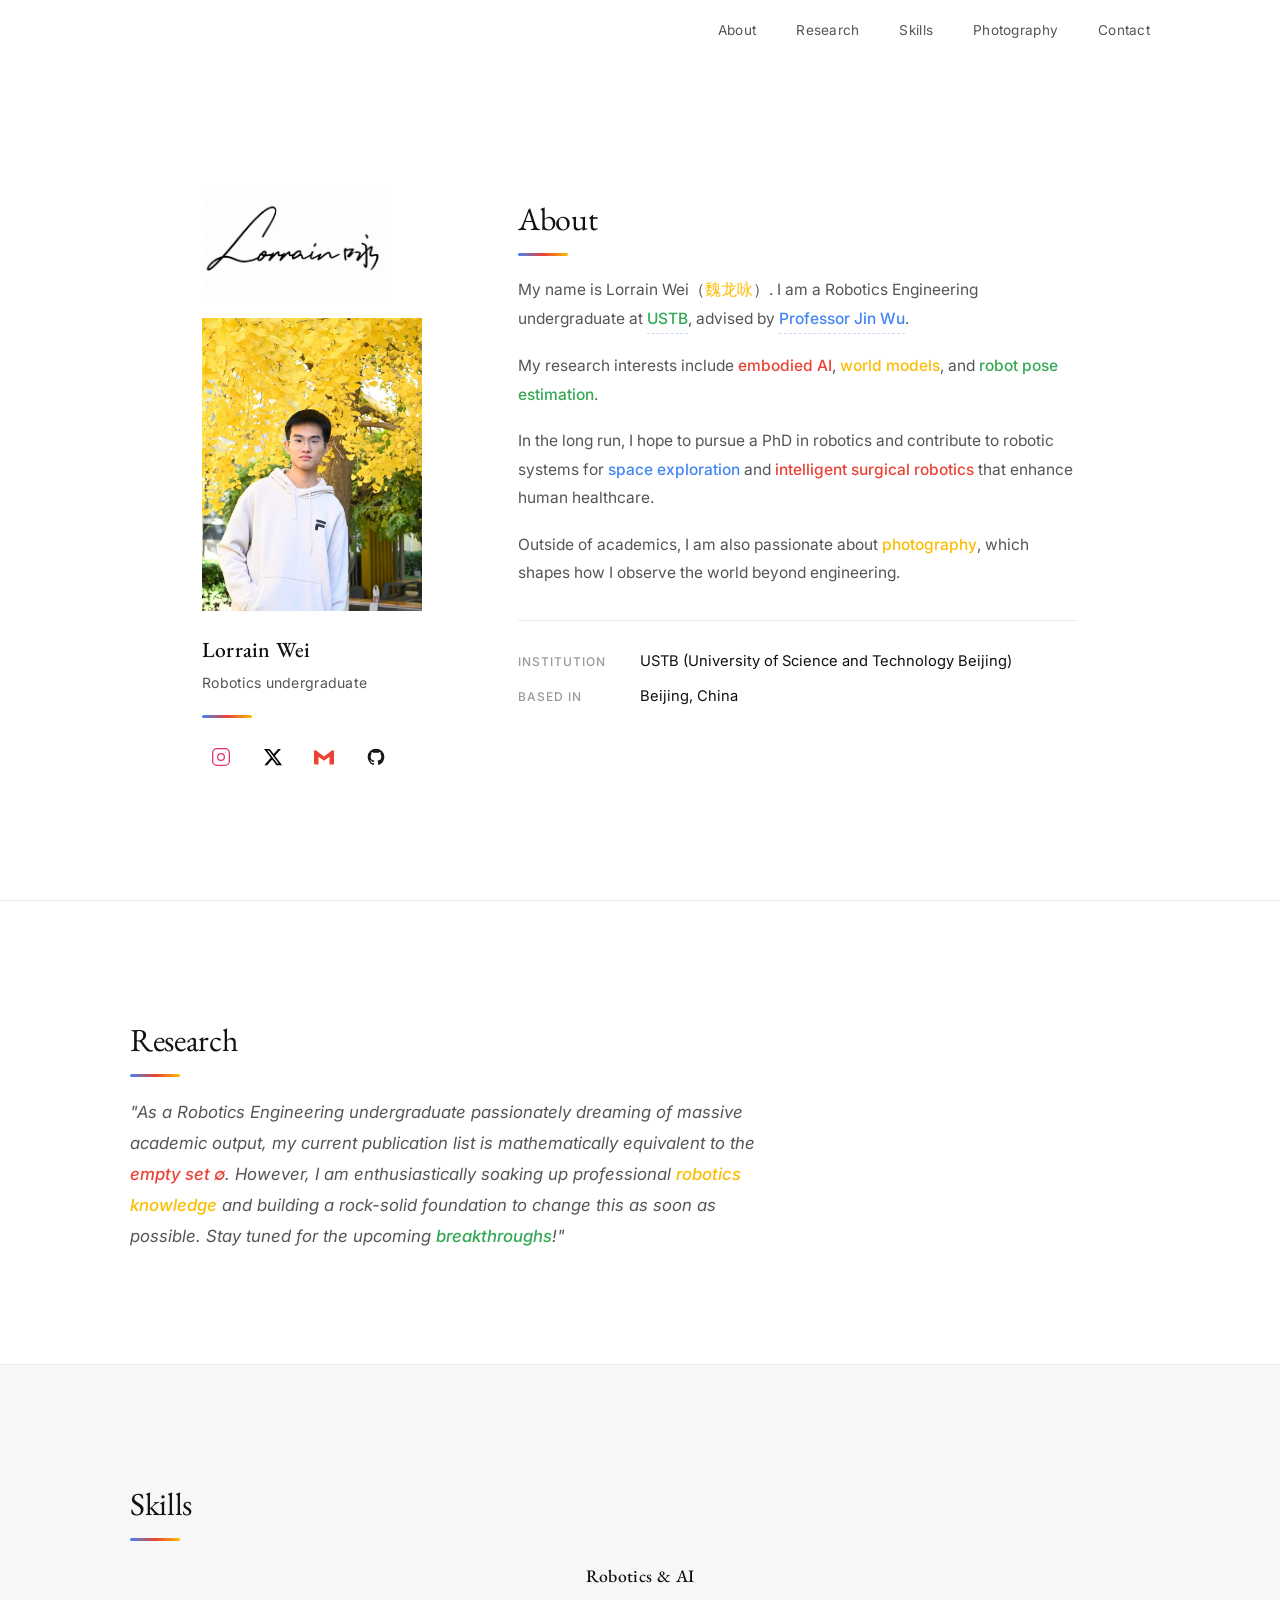
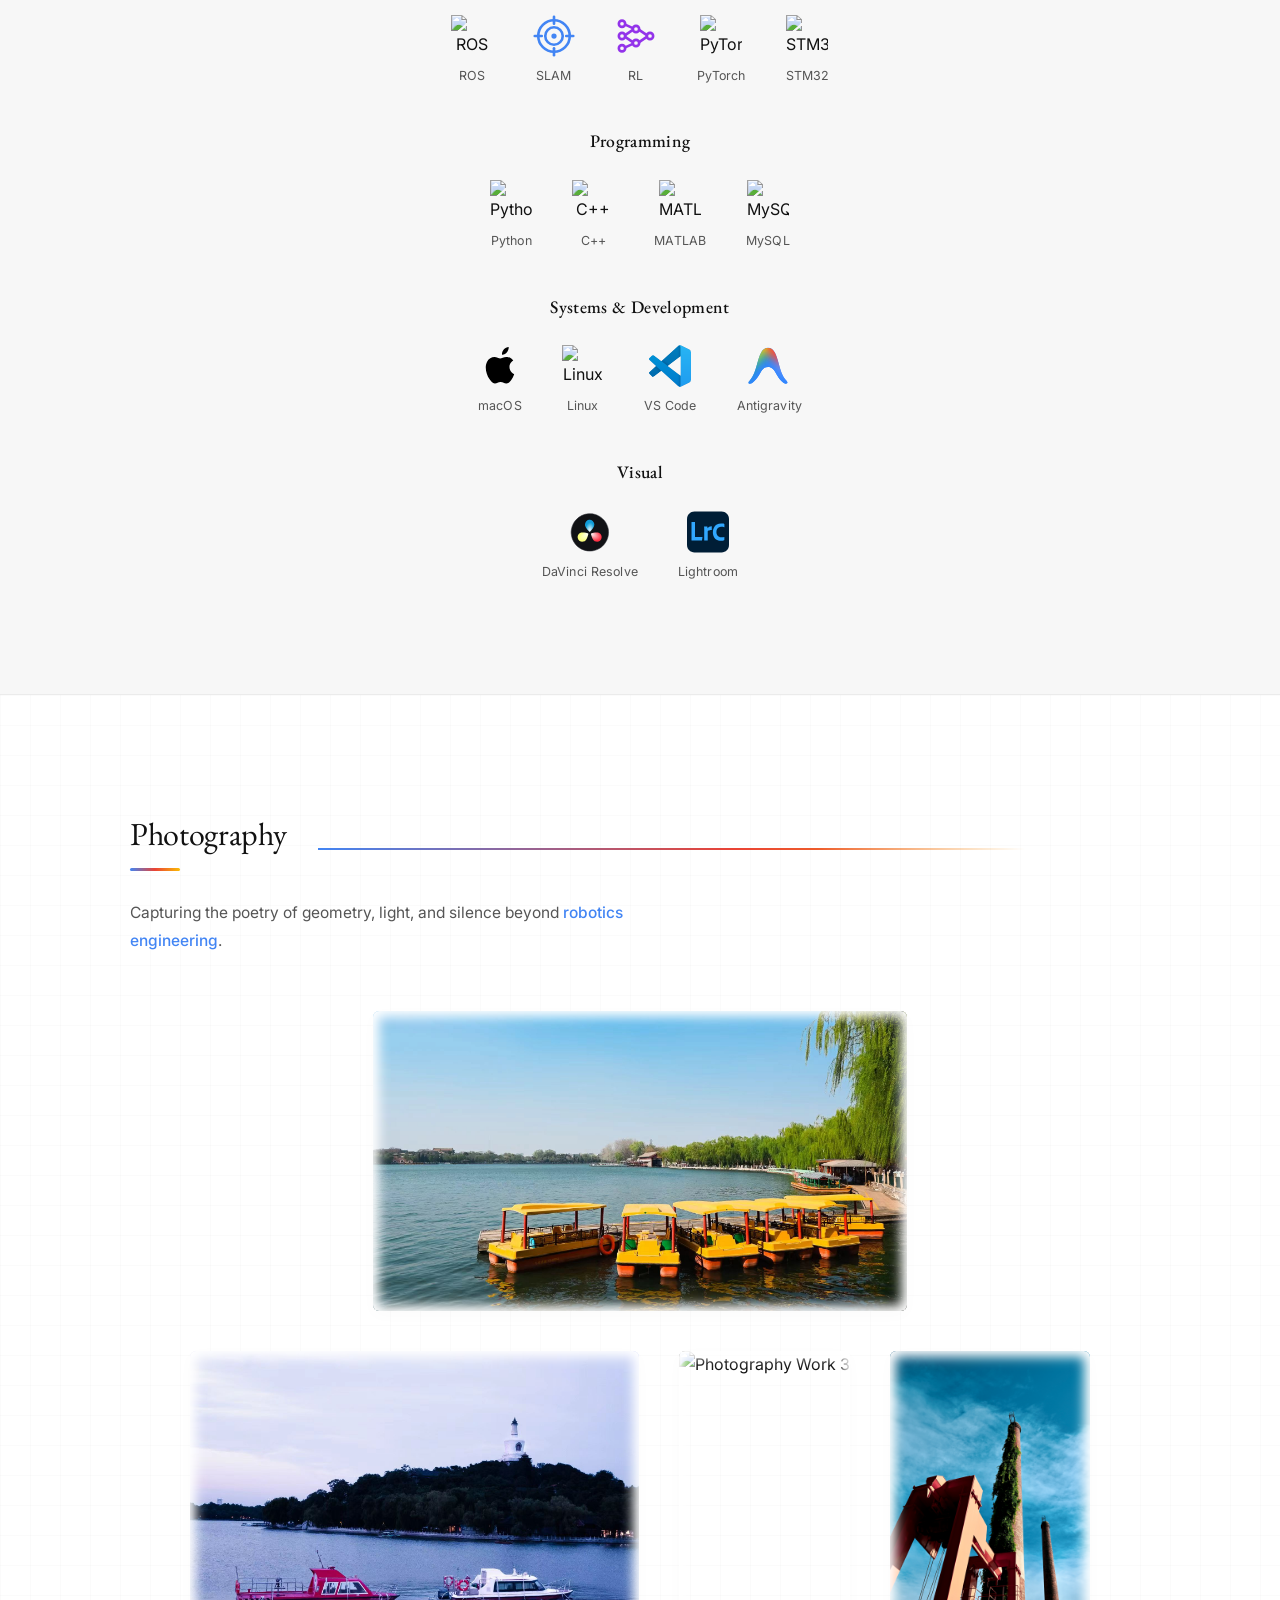
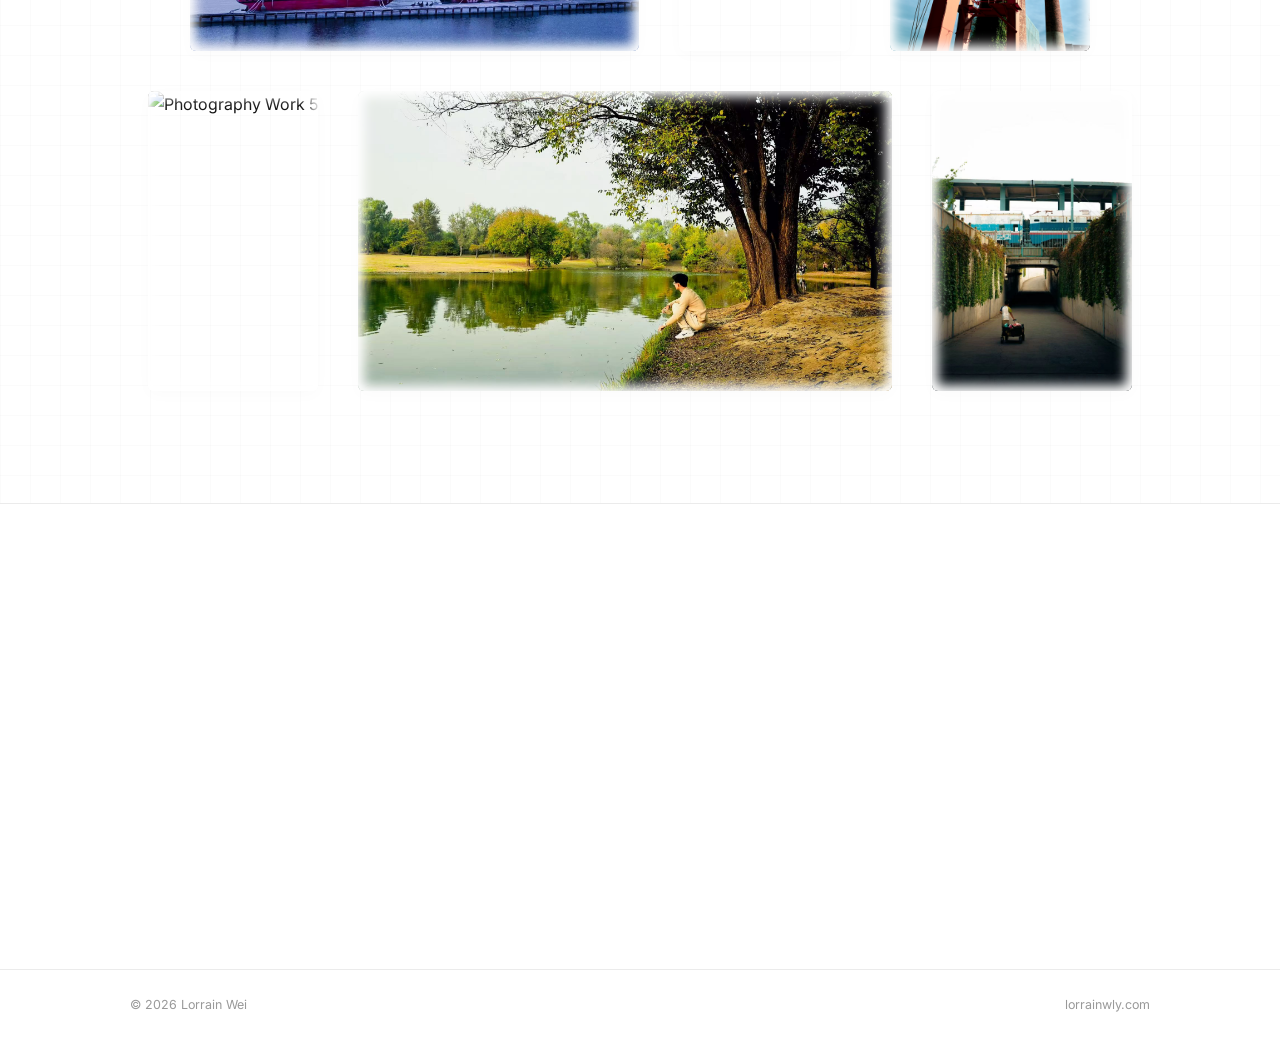
==== commit 8ca0803f: "style: change theme to premium Cherry Red and integrate pixel-perfect zero-dependency signature imag" ====
--- a/index.html
+++ b/index.html
@@ -51,7 +51,7 @@
         <div class="photo-wrap">
           <img src="photo.jpg" alt="Lorrain Wei" class="profile-photo" />
         </div>
-        <h1 class="profile-name"><span class="google-red">Lorrain</span> <span class="google-blue">Wei</span></h1>
+        <h1 class="profile-name">Lorrain Wei</h1>
         <p class="profile-role">Robotics undergraduate</p>
         <div class="social-divider"></div>
         <div class="social-icons">
@@ -90,7 +90,7 @@
         <div class="about-text-block">
           <h2 class="section-heading">About</h2>
           <p class="about-bio">
-            My name is <span class="google-red">Lorrain</span> <span class="google-blue">Wei</span>（<span class="google-yellow">魏龙咏</span>）. I am a Robotics Engineering undergraduate at <a href="https://www.ustb.edu.cn" target="_blank" rel="noopener noreferrer" class="about-link highlight-google"><span class="google-green">USTB</span></a>, advised by <a href="https://zarathustr.github.io" target="_blank" rel="noopener noreferrer" class="about-link highlight-google"><span class="google-blue">Professor Jin Wu</span></a>.
+            My name is Lorrain Wei（<span class="google-yellow">魏龙咏</span>）. I am a Robotics Engineering undergraduate at <a href="https://www.ustb.edu.cn" target="_blank" rel="noopener noreferrer" class="about-link highlight-google"><span class="google-green">USTB</span></a>, advised by <a href="https://zarathustr.github.io" target="_blank" rel="noopener noreferrer" class="about-link highlight-google"><span class="google-blue">Professor Jin Wu</span></a>.
           </p>
           <p class="about-bio">
             My research interests include <span class="highlight-google"><span class="google-red">embodied AI</span></span>, <span class="highlight-google"><span class="google-yellow">world models</span></span>, and <span class="highlight-google"><span class="google-green">robot pose estimation</span></span>.
@@ -364,7 +364,7 @@
       <p class="section-intro">Capturing the poetry of geometry, light, and silence beyond <span class="highlight-google"><span class="google-blue">robotics engineering</span></span>.</p>
       
       <div class="photography-grid">
-        <!-- Photo 1: (Previously Photo 6) -->
+        <!-- Photo 1 -->
         <div class="photo-card">
           <div class="photo-img-wrap">
             <img src="fa8f7efa48659dfbf43246a259e59cf2.jpg" alt="Photography Work 1" loading="lazy" />
@@ -372,7 +372,7 @@
           </div>
         </div>
         
-        <!-- Photo 2: (Previously Photo 7) -->
+        <!-- Photo 2 -->
         <div class="photo-card">
           <div class="photo-img-wrap">
             <img src="1c5bb86a6bec8971c53ad8f74fbaf515.jpg" alt="Photography Work 2" loading="lazy" />
@@ -380,7 +380,7 @@
           </div>
         </div>
         
-        <!-- Photo 3: (Previously Photo 1) -->
+        <!-- Photo 3 -->
         <div class="photo-card">
           <div class="photo-img-wrap">
             <img src="c3293d3b0193b7ff73a6ca7052a67ccd.jpg" alt="Photography Work 3" loading="lazy" />
@@ -388,7 +388,7 @@
           </div>
         </div>
         
-        <!-- Photo 4: (Previously Photo 2) -->
+        <!-- Photo 4 -->
         <div class="photo-card">
           <div class="photo-img-wrap">
             <img src="158fb36f3ec3c1f95bc76eadee7ebd32.jpg" alt="Photography Work 4" loading="lazy" />
@@ -396,7 +396,7 @@
           </div>
         </div>
         
-        <!-- Photo 5: (Previously Photo 3) -->
+        <!-- Photo 5 -->
         <div class="photo-card">
           <div class="photo-img-wrap">
             <img src="15a22fbe3b873a5511fabecefeedb8a7.jpg" alt="Photography Work 5" loading="lazy" />
@@ -404,7 +404,7 @@
           </div>
         </div>
         
-        <!-- Photo 6: (Previously Photo 4) -->
+        <!-- Photo 6 -->
         <div class="photo-card">
           <div class="photo-img-wrap">
             <img src="fa4ce357cd3afb0917cd16042886bd9d.jpg" alt="Photography Work 6" loading="lazy" />
@@ -412,7 +412,7 @@
           </div>
         </div>
         
-        <!-- Photo 7: (Previously Photo 5) -->
+        <!-- Photo 7 -->
         <div class="photo-card">
           <div class="photo-img-wrap">
             <img src="092dfdb163dc5e324b05a5c03dd318f0.jpg" alt="Photography Work 7" loading="lazy" />
@@ -452,7 +452,7 @@
   <!-- ===================== FOOTER ===================== -->
   <footer id="footer">
     <div class="footer-inner">
-      <span>© 2026 <span class="google-red">Lorrain</span> <span class="google-blue">Wei</span></span>
+      <span>© 2026 Lorrain Wei</span>
       <span><a href="https://lorrainwly.com" target="_blank" rel="noopener noreferrer" class="footer-link">lorrainwly.com</a></span>
     </div>
   </footer>
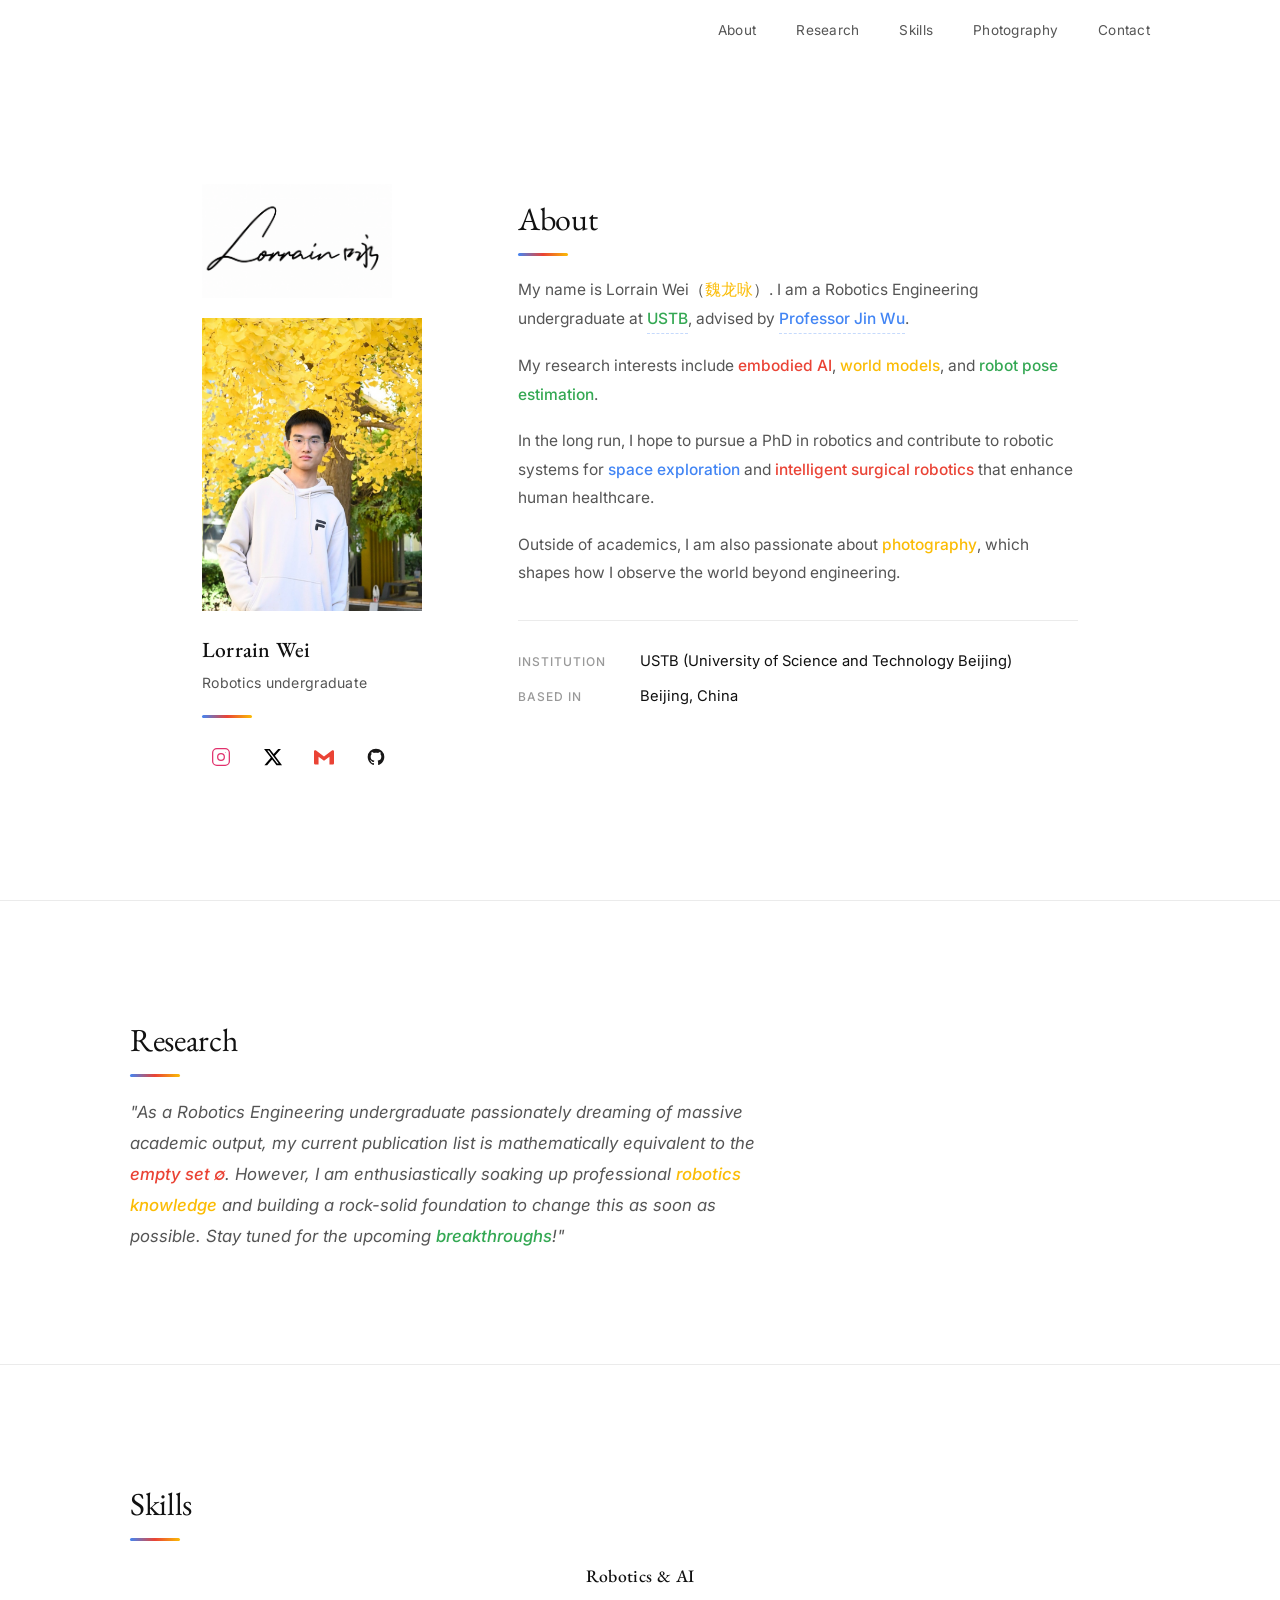
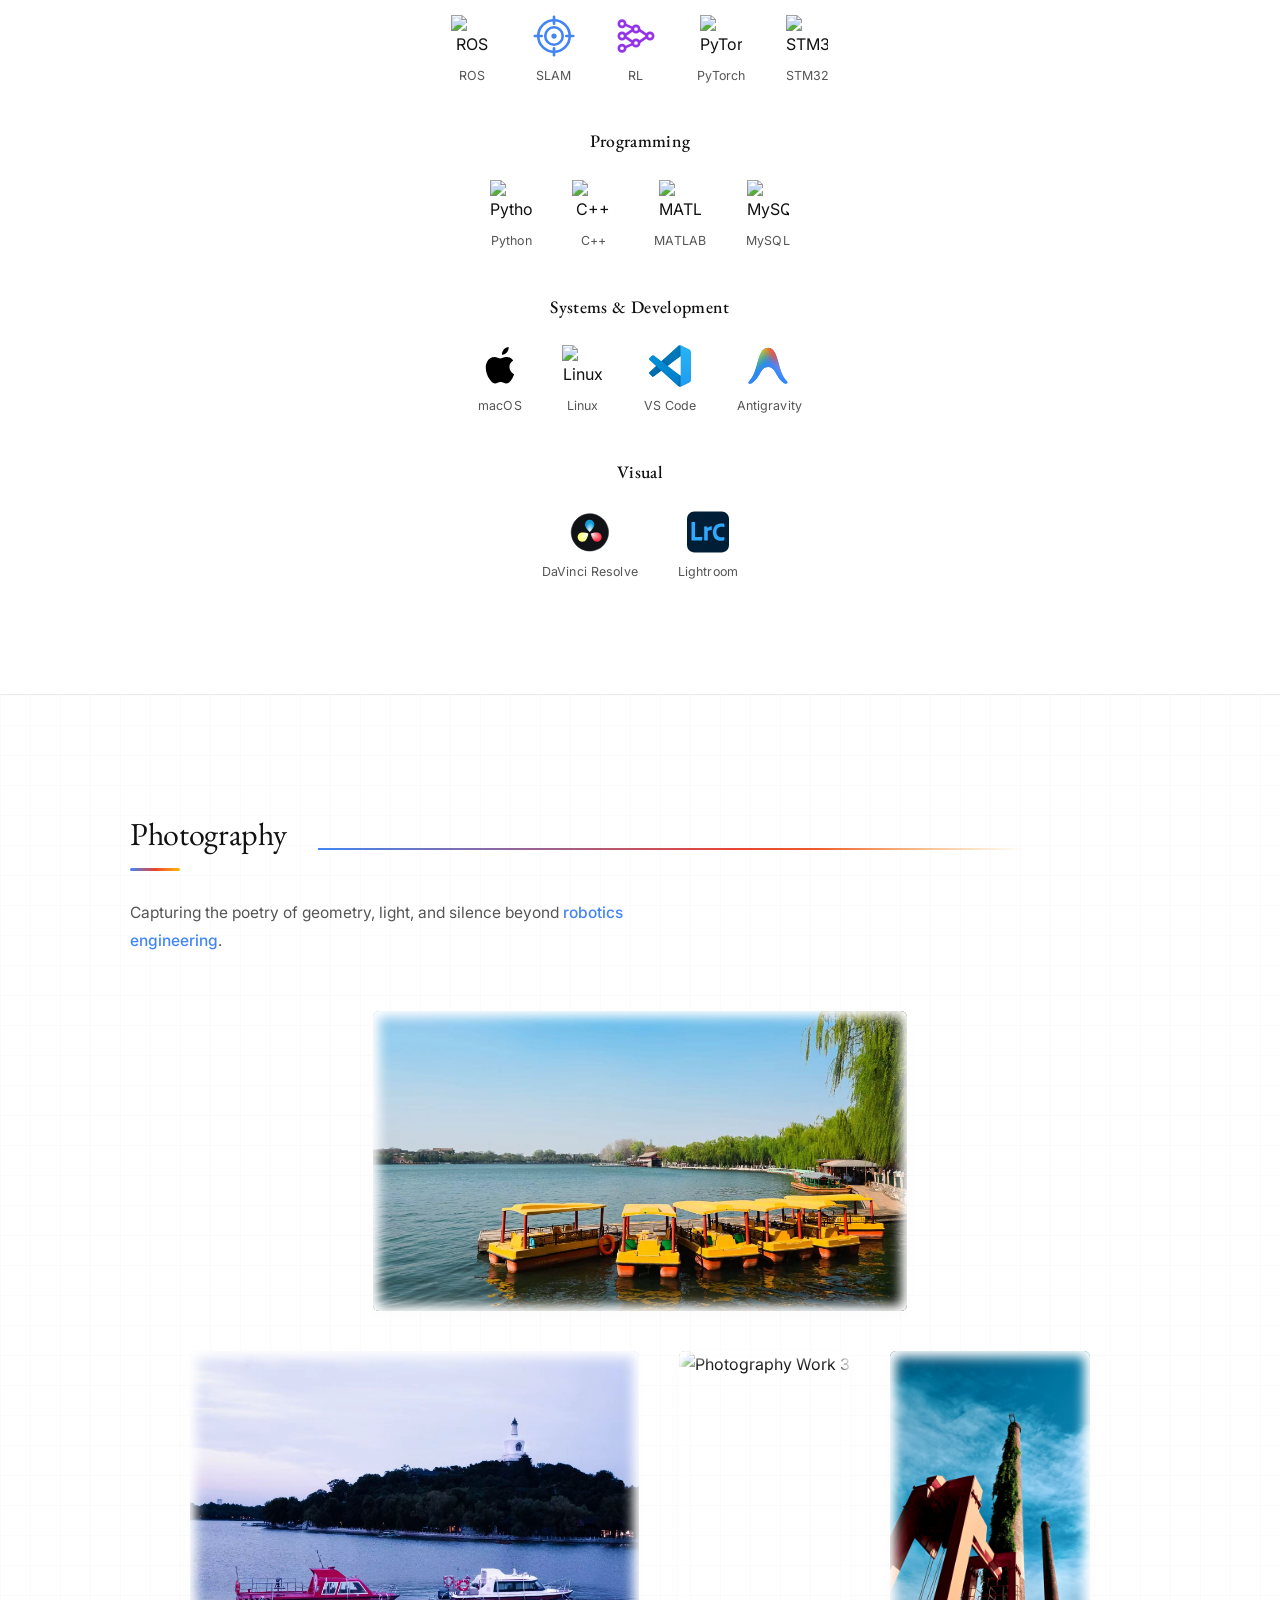
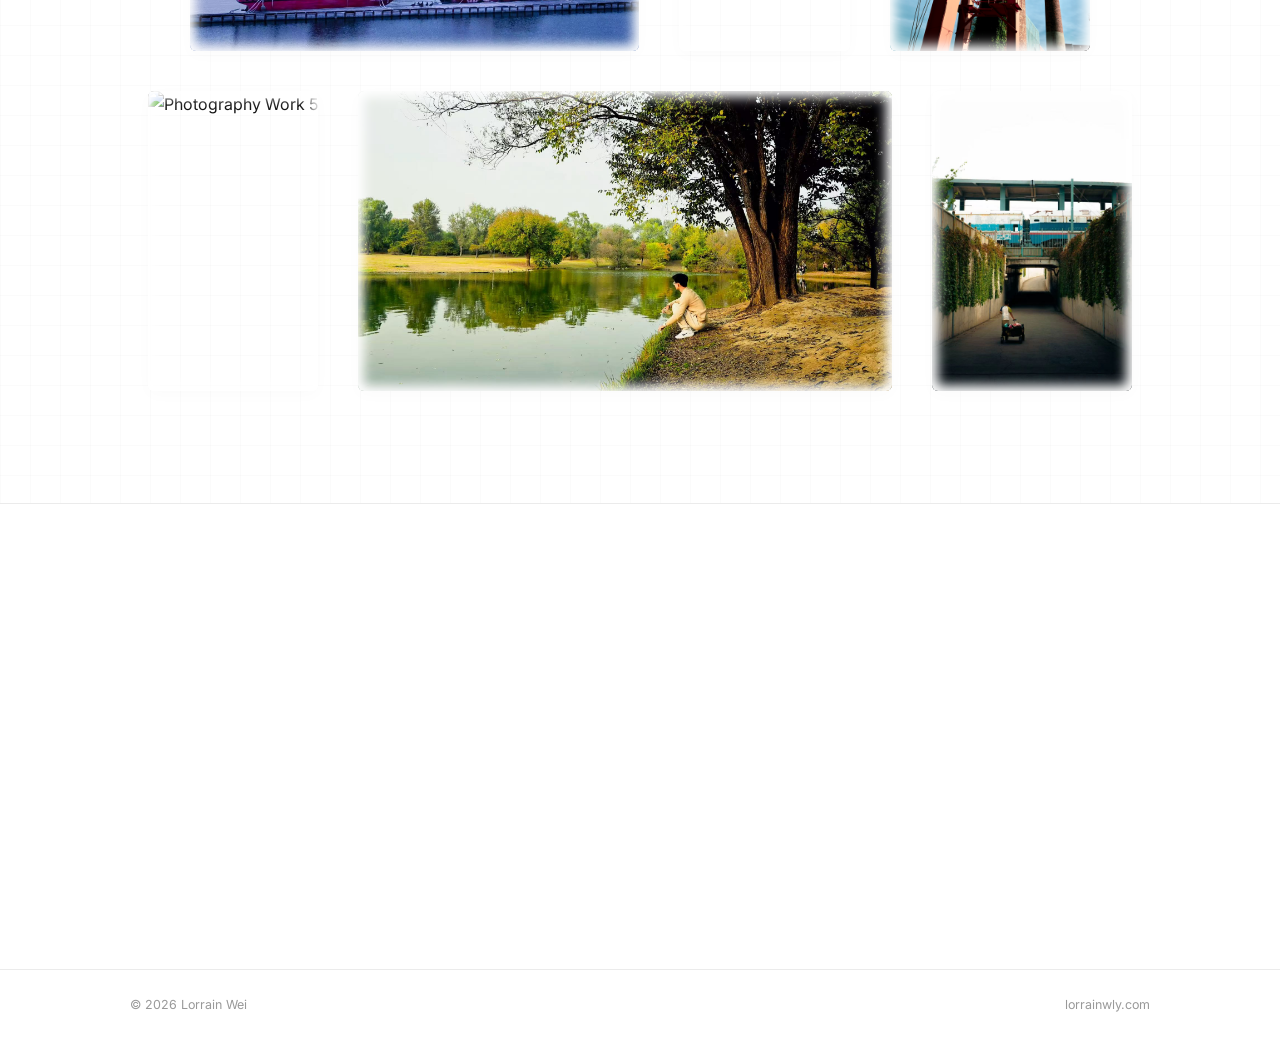
==== commit 1ac0f19c: "style: optimize assets and website layout" ====
--- a/index.html
+++ b/index.html
@@ -128,7 +128,7 @@
   </section>
 
   <!-- ===================== SECTION: SKILLS ===================== -->
-  <section id="skills" class="section section-alt">
+  <section id="skills" class="section">
     <div class="container">
       <h2 class="section-heading">Skills</h2>
 
@@ -367,7 +367,7 @@
         <!-- Photo 1 -->
         <div class="photo-card">
           <div class="photo-img-wrap">
-            <img src="fa8f7efa48659dfbf43246a259e59cf2.jpg" alt="Photography Work 1" loading="lazy" />
+            <img src="photo_1.jpg" alt="Photography Work 1" loading="lazy" />
             <div class="photo-fade-overlay"></div>
           </div>
         </div>
@@ -375,7 +375,7 @@
         <!-- Photo 2 -->
         <div class="photo-card">
           <div class="photo-img-wrap">
-            <img src="1c5bb86a6bec8971c53ad8f74fbaf515.jpg" alt="Photography Work 2" loading="lazy" />
+            <img src="photo_2.jpg" alt="Photography Work 2" loading="lazy" />
             <div class="photo-fade-overlay"></div>
           </div>
         </div>
@@ -383,7 +383,7 @@
         <!-- Photo 3 -->
         <div class="photo-card">
           <div class="photo-img-wrap">
-            <img src="c3293d3b0193b7ff73a6ca7052a67ccd.jpg" alt="Photography Work 3" loading="lazy" />
+            <img src="photo_3.jpg" alt="Photography Work 3" loading="lazy" />
             <div class="photo-fade-overlay"></div>
           </div>
         </div>
@@ -391,7 +391,7 @@
         <!-- Photo 4 -->
         <div class="photo-card">
           <div class="photo-img-wrap">
-            <img src="158fb36f3ec3c1f95bc76eadee7ebd32.jpg" alt="Photography Work 4" loading="lazy" />
+            <img src="photo_4.jpg" alt="Photography Work 4" loading="lazy" />
             <div class="photo-fade-overlay"></div>
           </div>
         </div>
@@ -399,7 +399,7 @@
         <!-- Photo 5 -->
         <div class="photo-card">
           <div class="photo-img-wrap">
-            <img src="15a22fbe3b873a5511fabecefeedb8a7.jpg" alt="Photography Work 5" loading="lazy" />
+            <img src="photo_5.jpg" alt="Photography Work 5" loading="lazy" />
             <div class="photo-fade-overlay"></div>
           </div>
         </div>
@@ -407,7 +407,7 @@
         <!-- Photo 6 -->
         <div class="photo-card">
           <div class="photo-img-wrap">
-            <img src="fa4ce357cd3afb0917cd16042886bd9d.jpg" alt="Photography Work 6" loading="lazy" />
+            <img src="photo_6.jpg" alt="Photography Work 6" loading="lazy" />
             <div class="photo-fade-overlay"></div>
           </div>
         </div>
@@ -415,7 +415,7 @@
         <!-- Photo 7 -->
         <div class="photo-card">
           <div class="photo-img-wrap">
-            <img src="092dfdb163dc5e324b05a5c03dd318f0.jpg" alt="Photography Work 7" loading="lazy" />
+            <img src="photo_7.jpg" alt="Photography Work 7" loading="lazy" />
             <div class="photo-fade-overlay"></div>
           </div>
         </div>
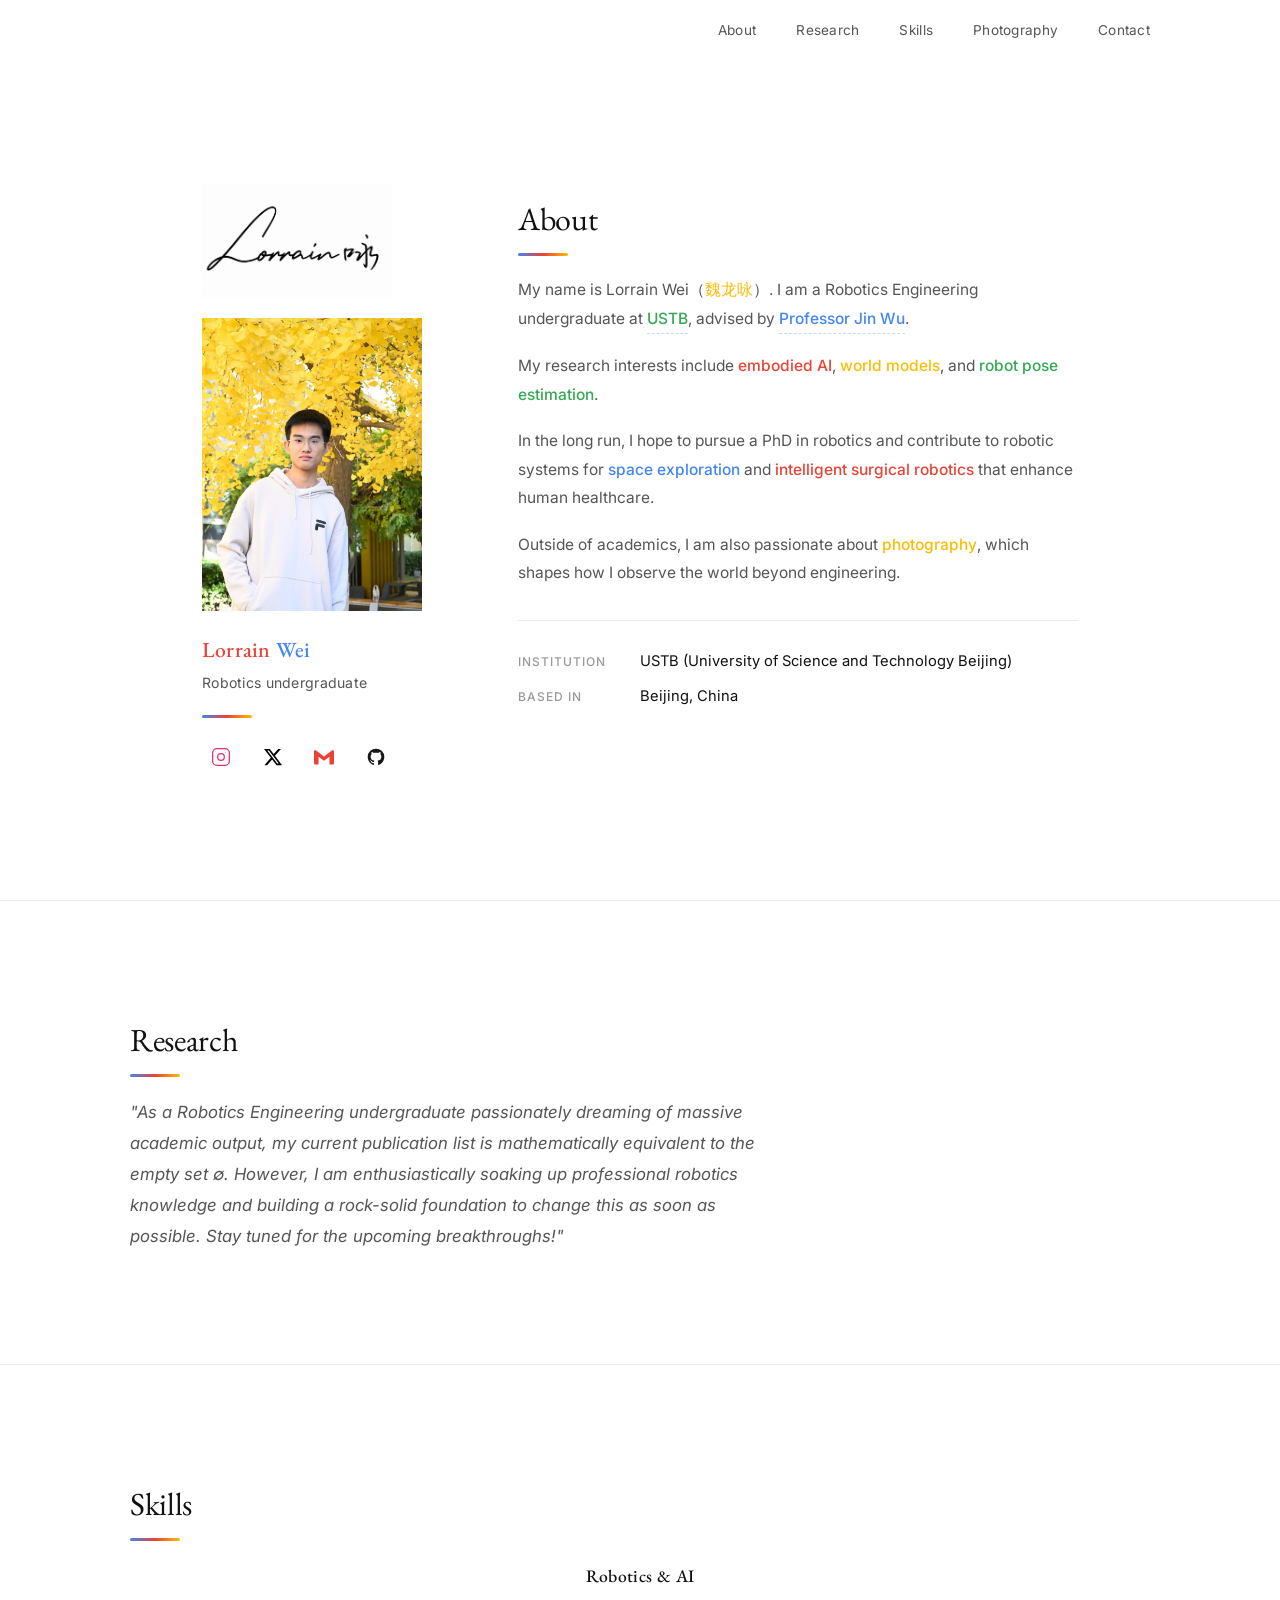
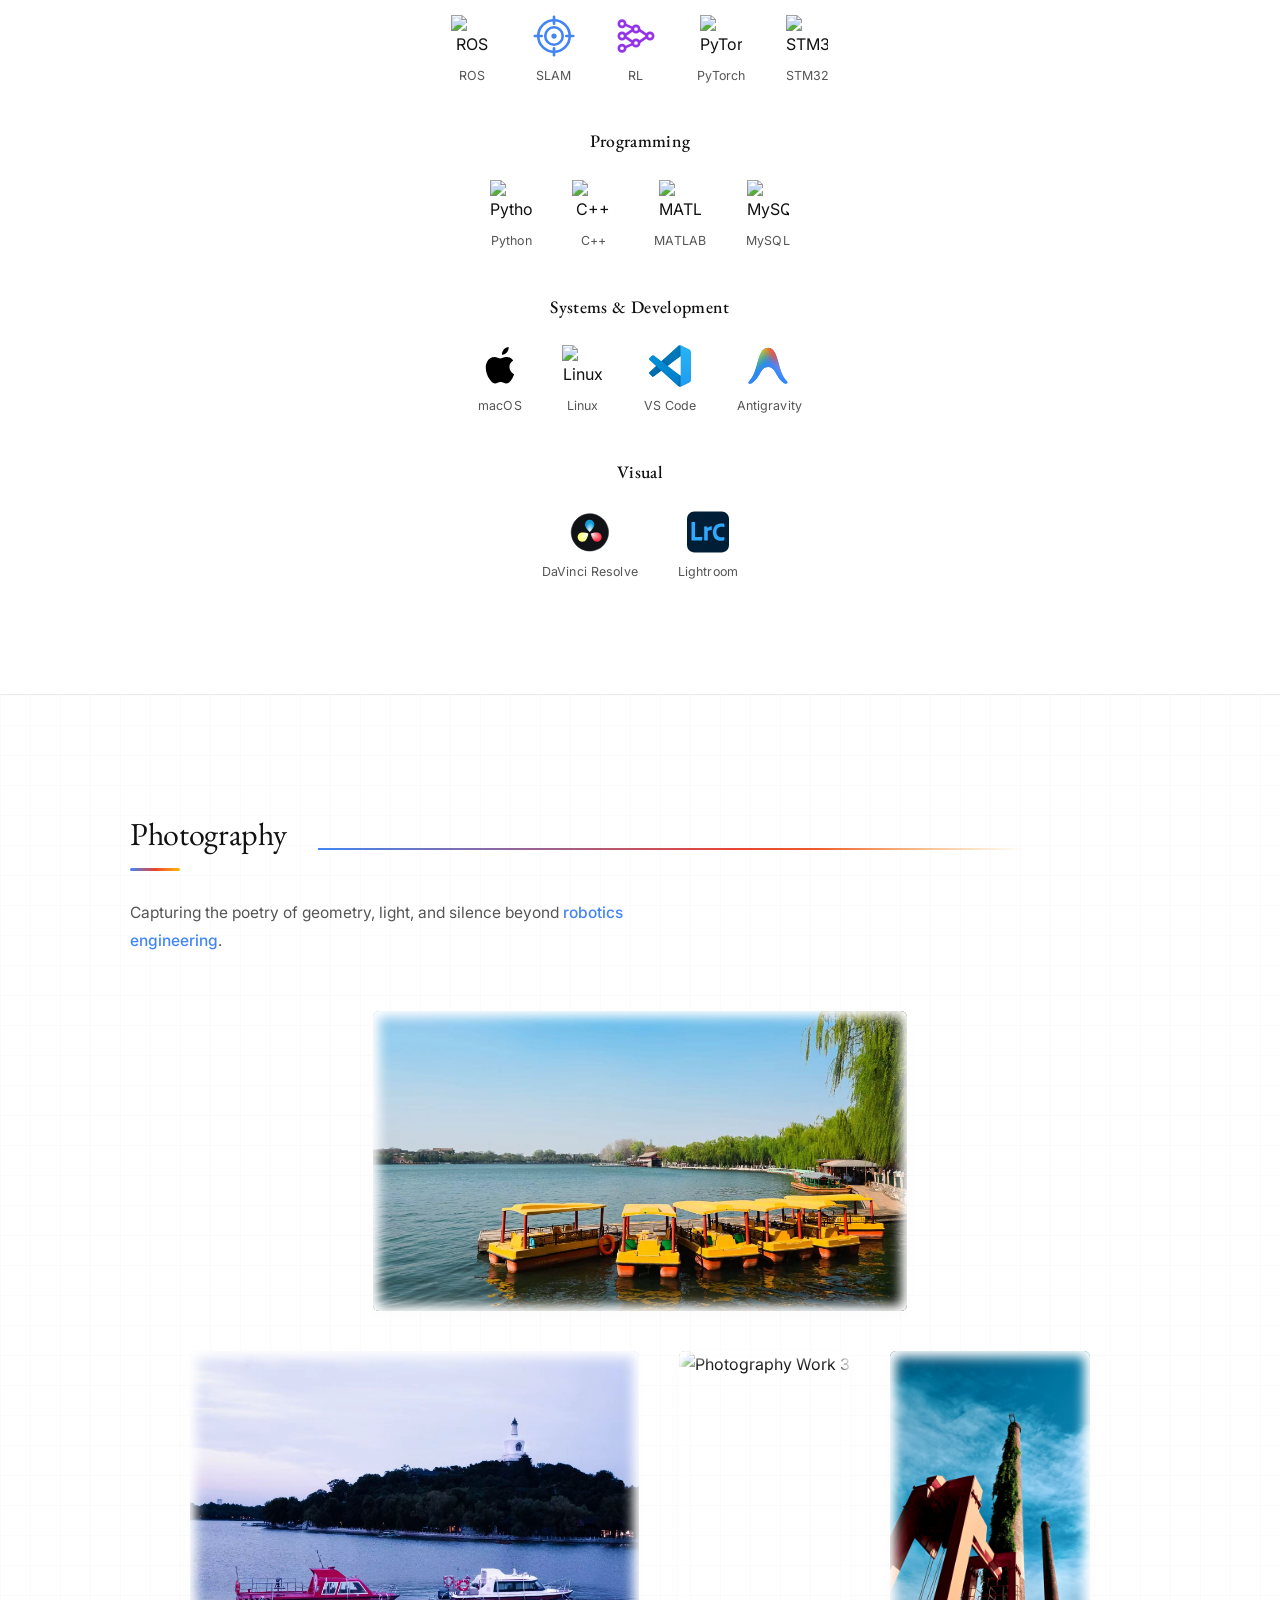
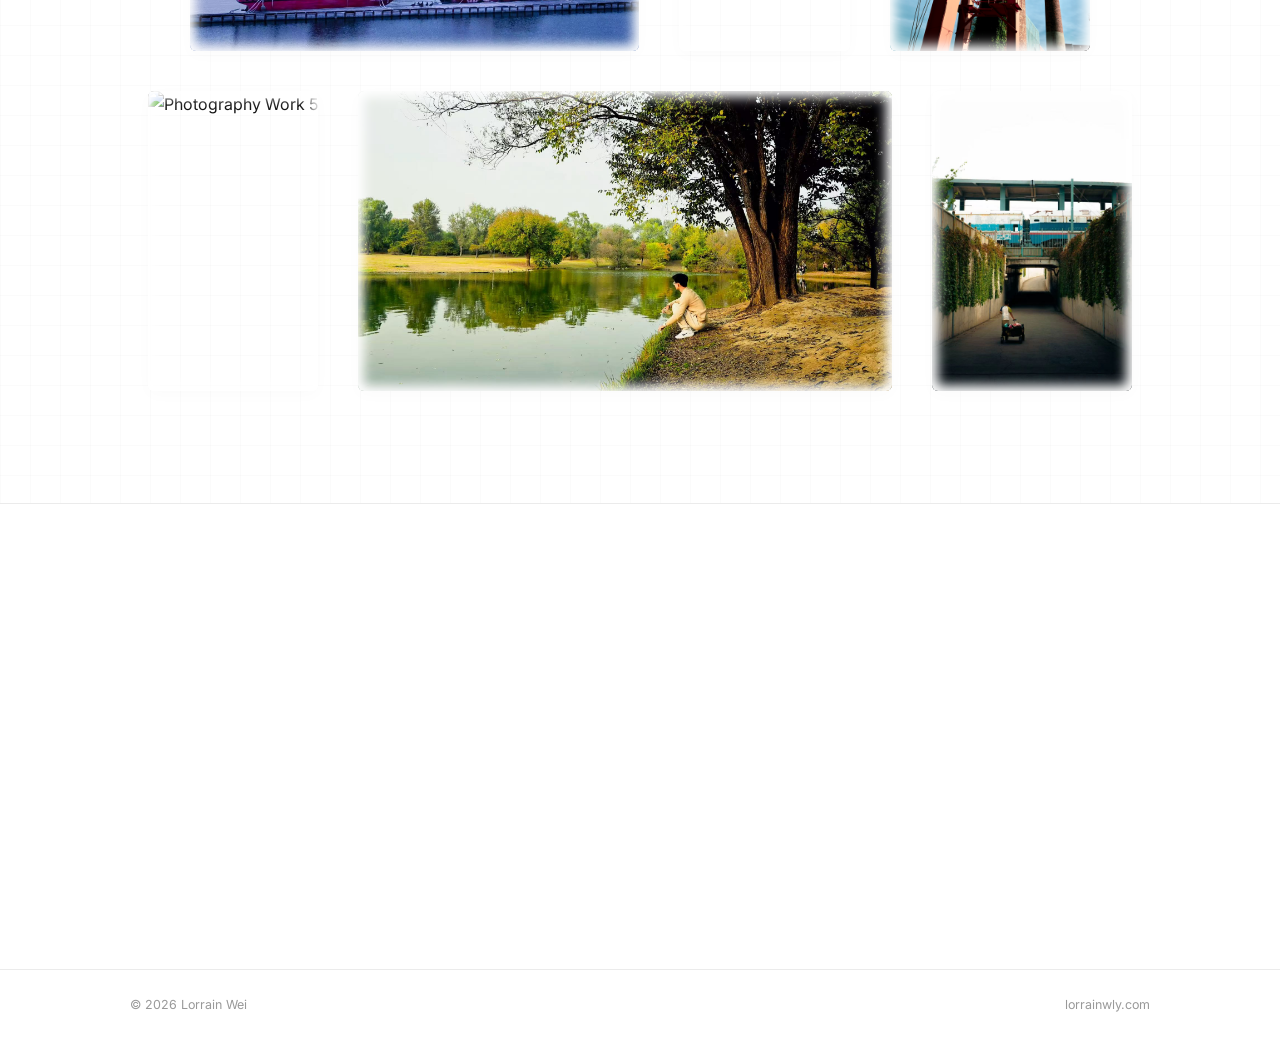
==== commit 9725516a: "style: optimize assets and website layout" ====
--- a/index.html
+++ b/index.html
@@ -51,7 +51,7 @@
         <div class="photo-wrap">
           <img src="photo.jpg" alt="Lorrain Wei" class="profile-photo" />
         </div>
-        <h1 class="profile-name">Lorrain Wei</h1>
+        <h1 class="profile-name"><span class="google-red">Lorrain</span> <span class="google-blue">Wei</span></h1>
         <p class="profile-role">Robotics undergraduate</p>
         <div class="social-divider"></div>
         <div class="social-icons">
@@ -122,7 +122,7 @@
     <div class="container">
       <h2 class="section-heading">Research</h2>
       <p class="section-intro" style="font-size: 1.05rem; font-style: italic; max-width: 650px; line-height: 1.85; margin-bottom: 0;">
-        "As a Robotics Engineering undergraduate passionately dreaming of massive academic output, my current publication list is mathematically equivalent to the <span class="highlight-google"><span class="google-red">empty set ∅</span></span>. However, I am enthusiastically soaking up professional <span class="highlight-google"><span class="google-yellow">robotics knowledge</span></span> and building a rock-solid foundation to change this as soon as possible. Stay tuned for the upcoming <span class="highlight-google"><span class="google-green">breakthroughs</span></span>!"
+        "As a Robotics Engineering undergraduate passionately dreaming of massive academic output, my current publication list is mathematically equivalent to the empty set ∅. However, I am enthusiastically soaking up professional robotics knowledge and building a rock-solid foundation to change this as soon as possible. Stay tuned for the upcoming breakthroughs!"
       </p>
     </div>
   </section>
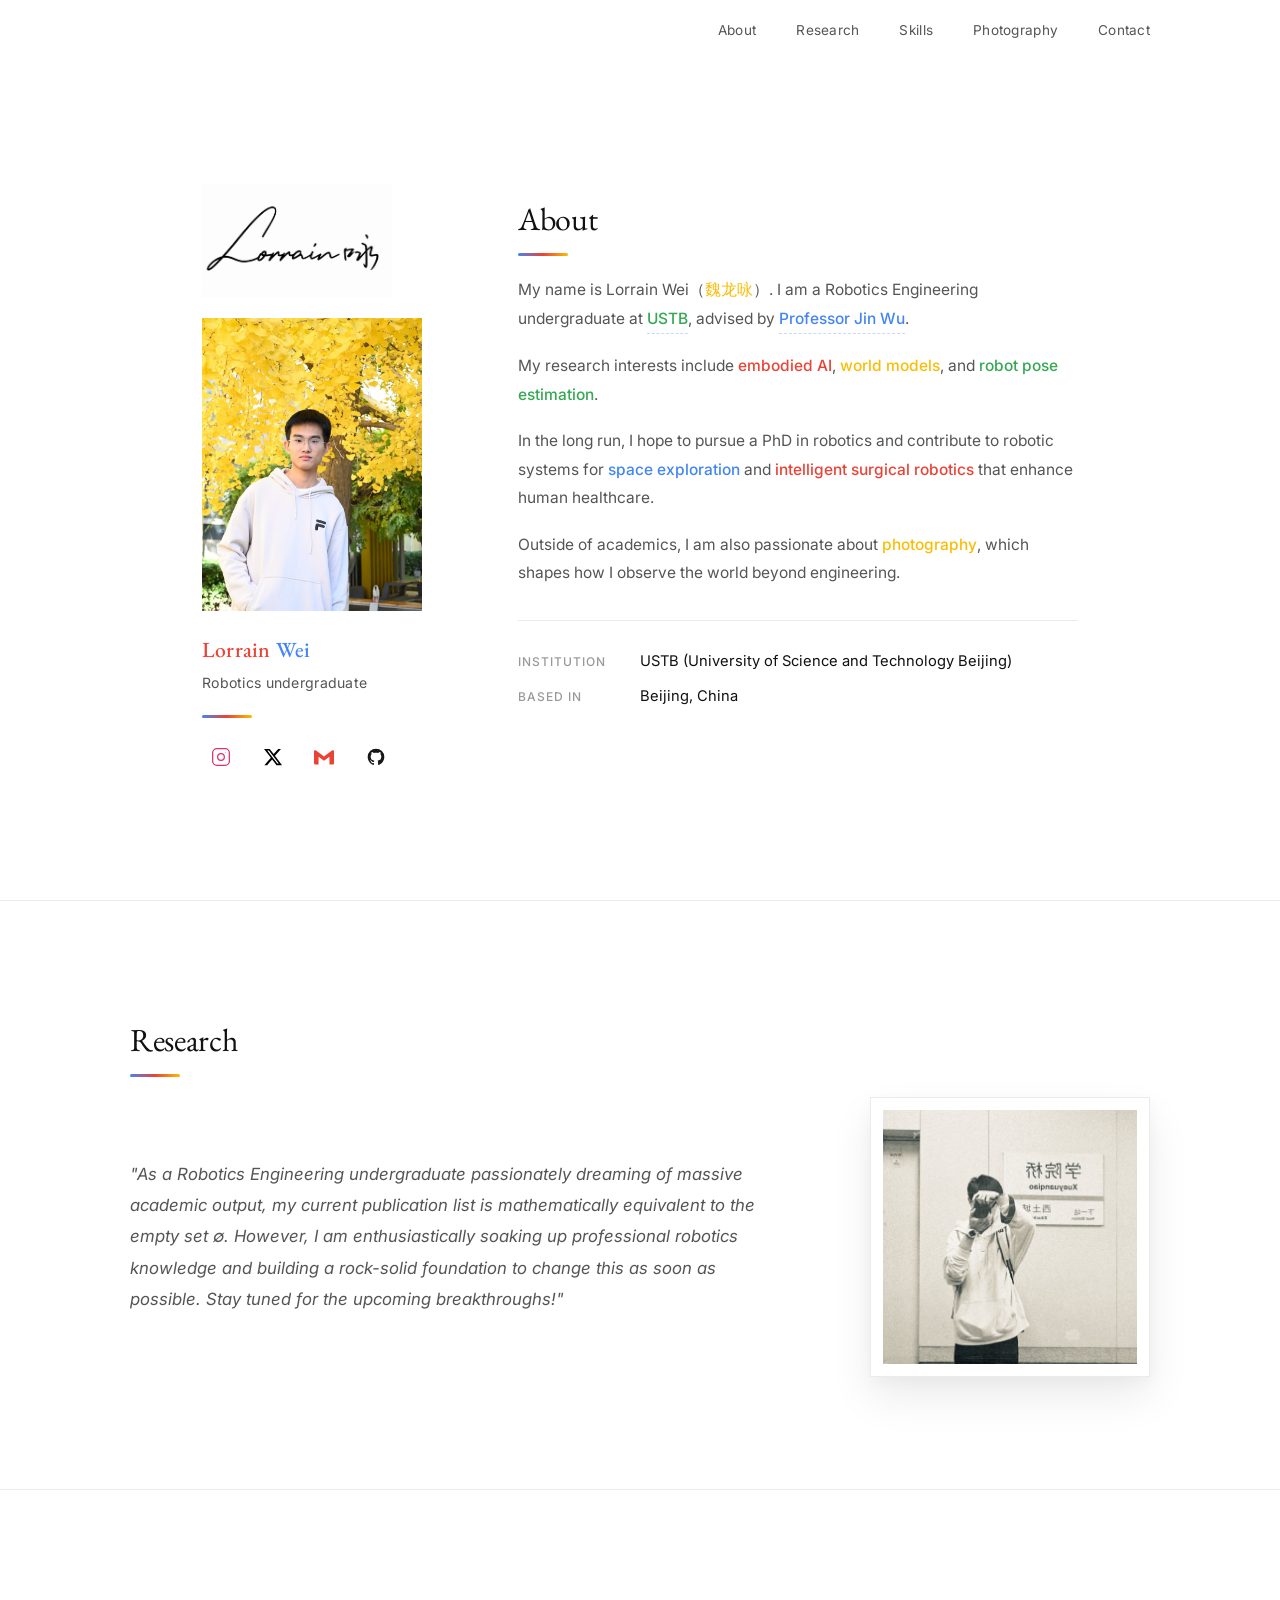
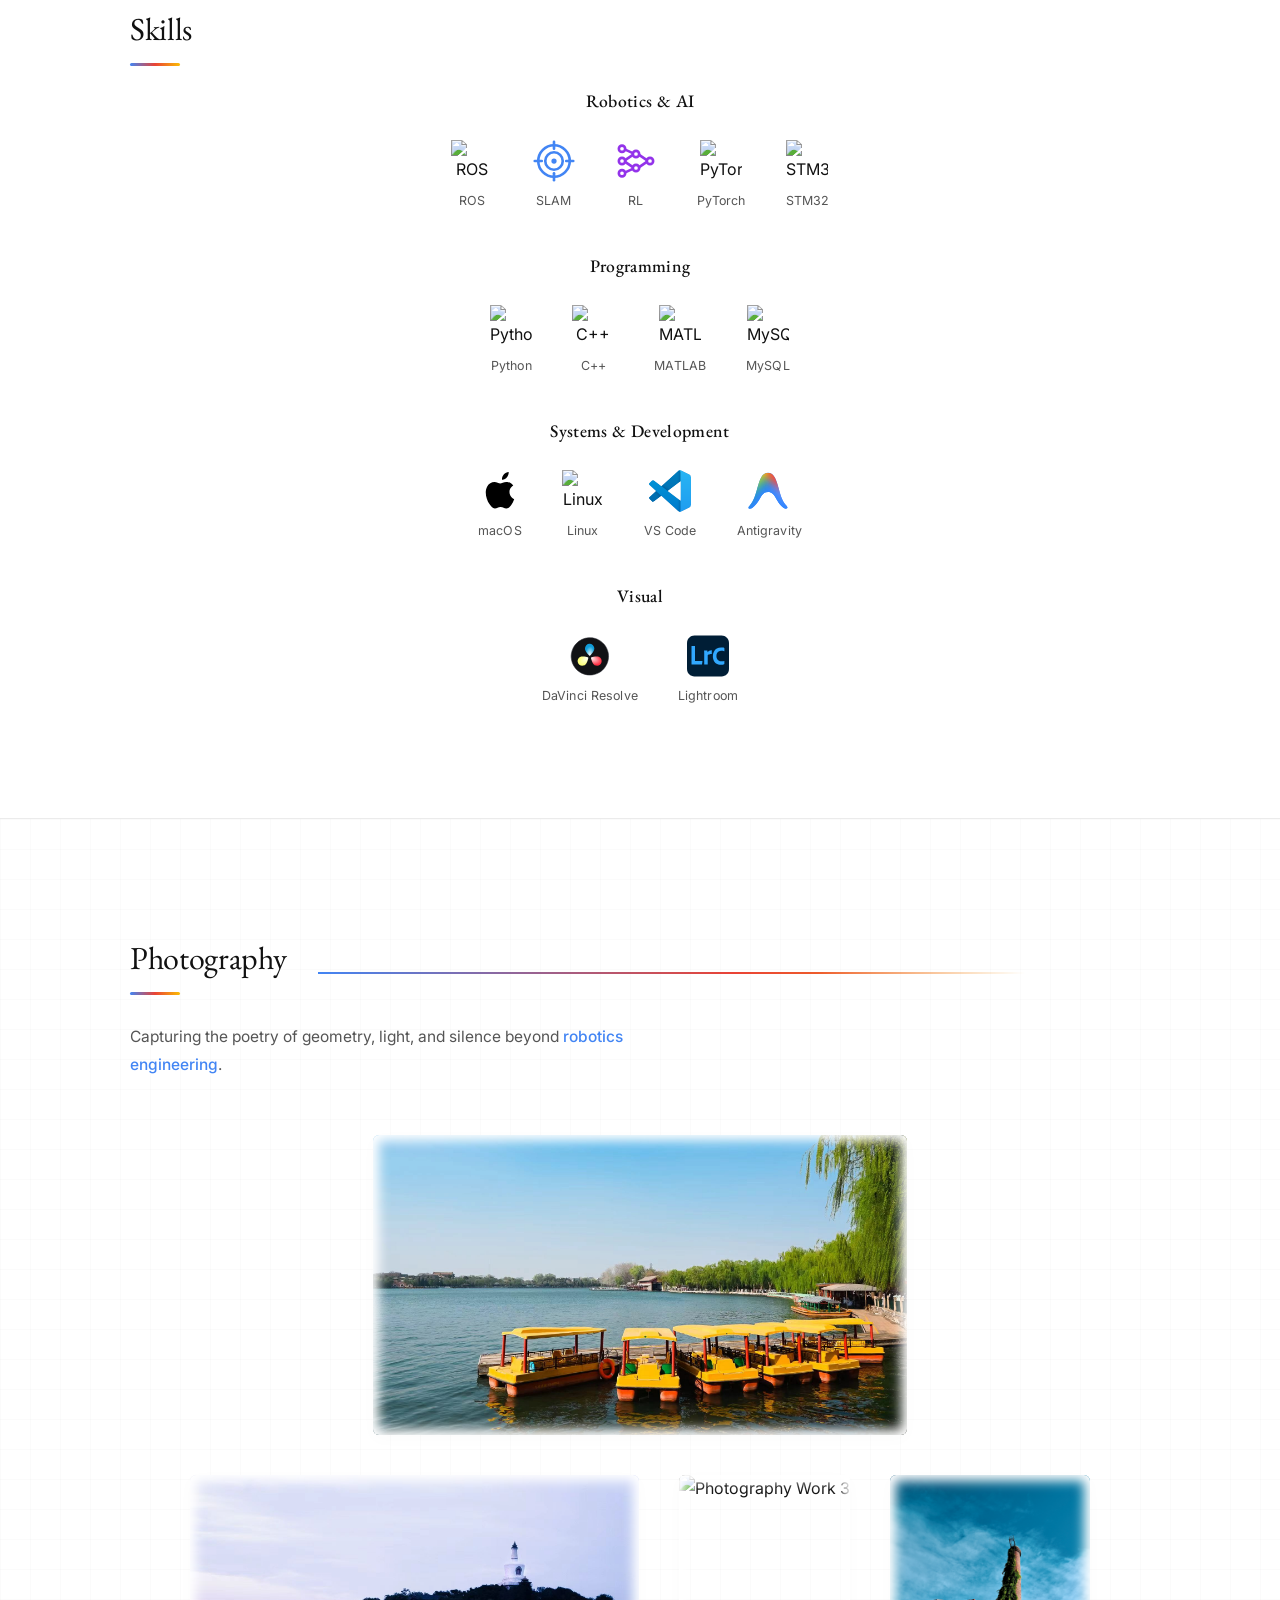
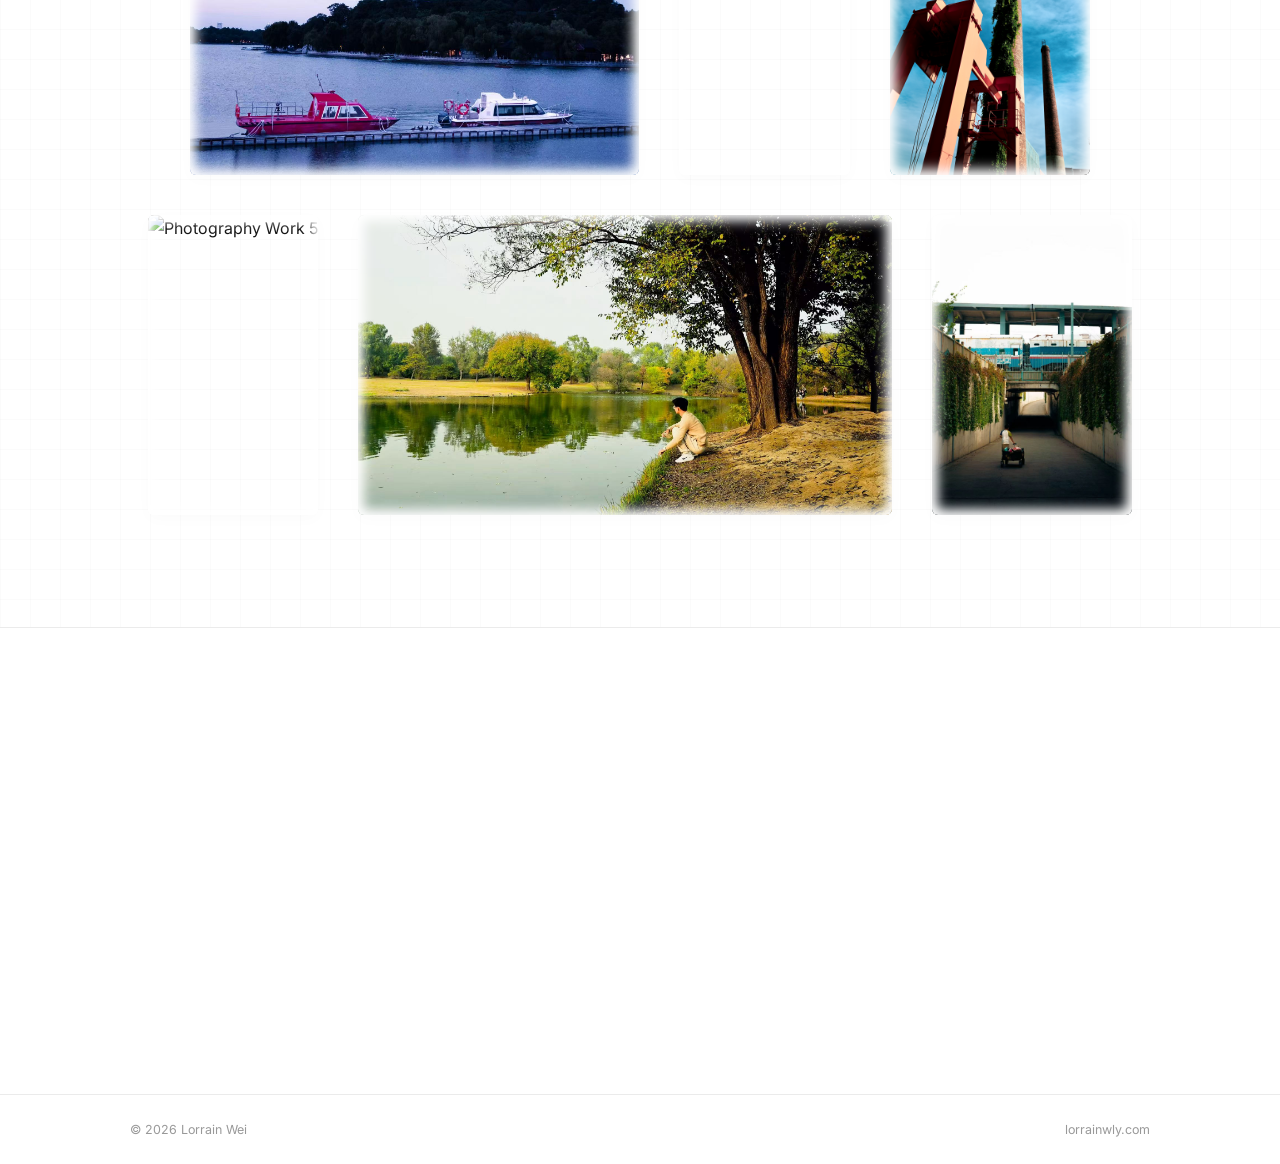
==== commit 6eac6c11: "style: optimize assets and website layout" ====
--- a/index.html
+++ b/index.html
@@ -121,9 +121,18 @@
   <section id="research" class="section">
     <div class="container">
       <h2 class="section-heading">Research</h2>
-      <p class="section-intro" style="font-size: 1.05rem; font-style: italic; max-width: 650px; line-height: 1.85; margin-bottom: 0;">
-        "As a Robotics Engineering undergraduate passionately dreaming of massive academic output, my current publication list is mathematically equivalent to the empty set ∅. However, I am enthusiastically soaking up professional robotics knowledge and building a rock-solid foundation to change this as soon as possible. Stay tuned for the upcoming breakthroughs!"
-      </p>
+      <div class="research-grid">
+        <div class="research-text">
+          <p class="section-intro" style="font-size: 1.05rem; font-style: italic; max-width: 650px; line-height: 1.85; margin-bottom: 0;">
+            "As a Robotics Engineering undergraduate passionately dreaming of massive academic output, my current publication list is mathematically equivalent to the empty set ∅. However, I am enthusiastically soaking up professional robotics knowledge and building a rock-solid foundation to change this as soon as possible. Stay tuned for the upcoming breakthroughs!"
+          </p>
+        </div>
+        <div class="research-image-area">
+          <div class="research-photo-wrap">
+            <img src="photo_research.jpg" alt="Lorrain Wei in Subway" class="research-photo" />
+          </div>
+        </div>
+      </div>
     </div>
   </section>
 
--- a/style.css
+++ b/style.css
@@ -465,6 +465,59 @@
 /* ============================================
    RESEARCH SECTION
    ============================================ */
+.research-grid {
+  display: grid;
+  grid-template-columns: 1fr auto;
+  gap: 4rem;
+  align-items: center;
+}
+
+.research-image-area {
+  display: flex;
+  justify-content: center;
+  align-items: center;
+}
+
+.research-photo-wrap {
+  background: var(--white);
+  padding: 12px;
+  border: 1px solid var(--gray-200);
+  box-shadow: 0 20px 40px rgba(0, 0, 0, 0.08), 0 5px 15px rgba(0, 0, 0, 0.03);
+  animation: subtle-swing 6s ease-in-out infinite;
+  transform-origin: 50% 0%; /* Hangs from top-center */
+  max-width: 280px;
+  width: 100%;
+}
+
+.research-photo {
+  width: 100%;
+  height: auto;
+  display: block;
+}
+
+@keyframes subtle-swing {
+  0% {
+    transform: rotate(-1.5deg);
+  }
+  50% {
+    transform: rotate(1.5deg);
+  }
+  100% {
+    transform: rotate(-1.5deg);
+  }
+}
+
+@media (max-width: 768px) {
+  .research-grid {
+    grid-template-columns: 1fr;
+    gap: 2rem;
+    justify-items: center;
+  }
+  .research-photo-wrap {
+    max-width: 240px;
+  }
+}
+
 .research-list {
   display: flex;
   flex-direction: column;
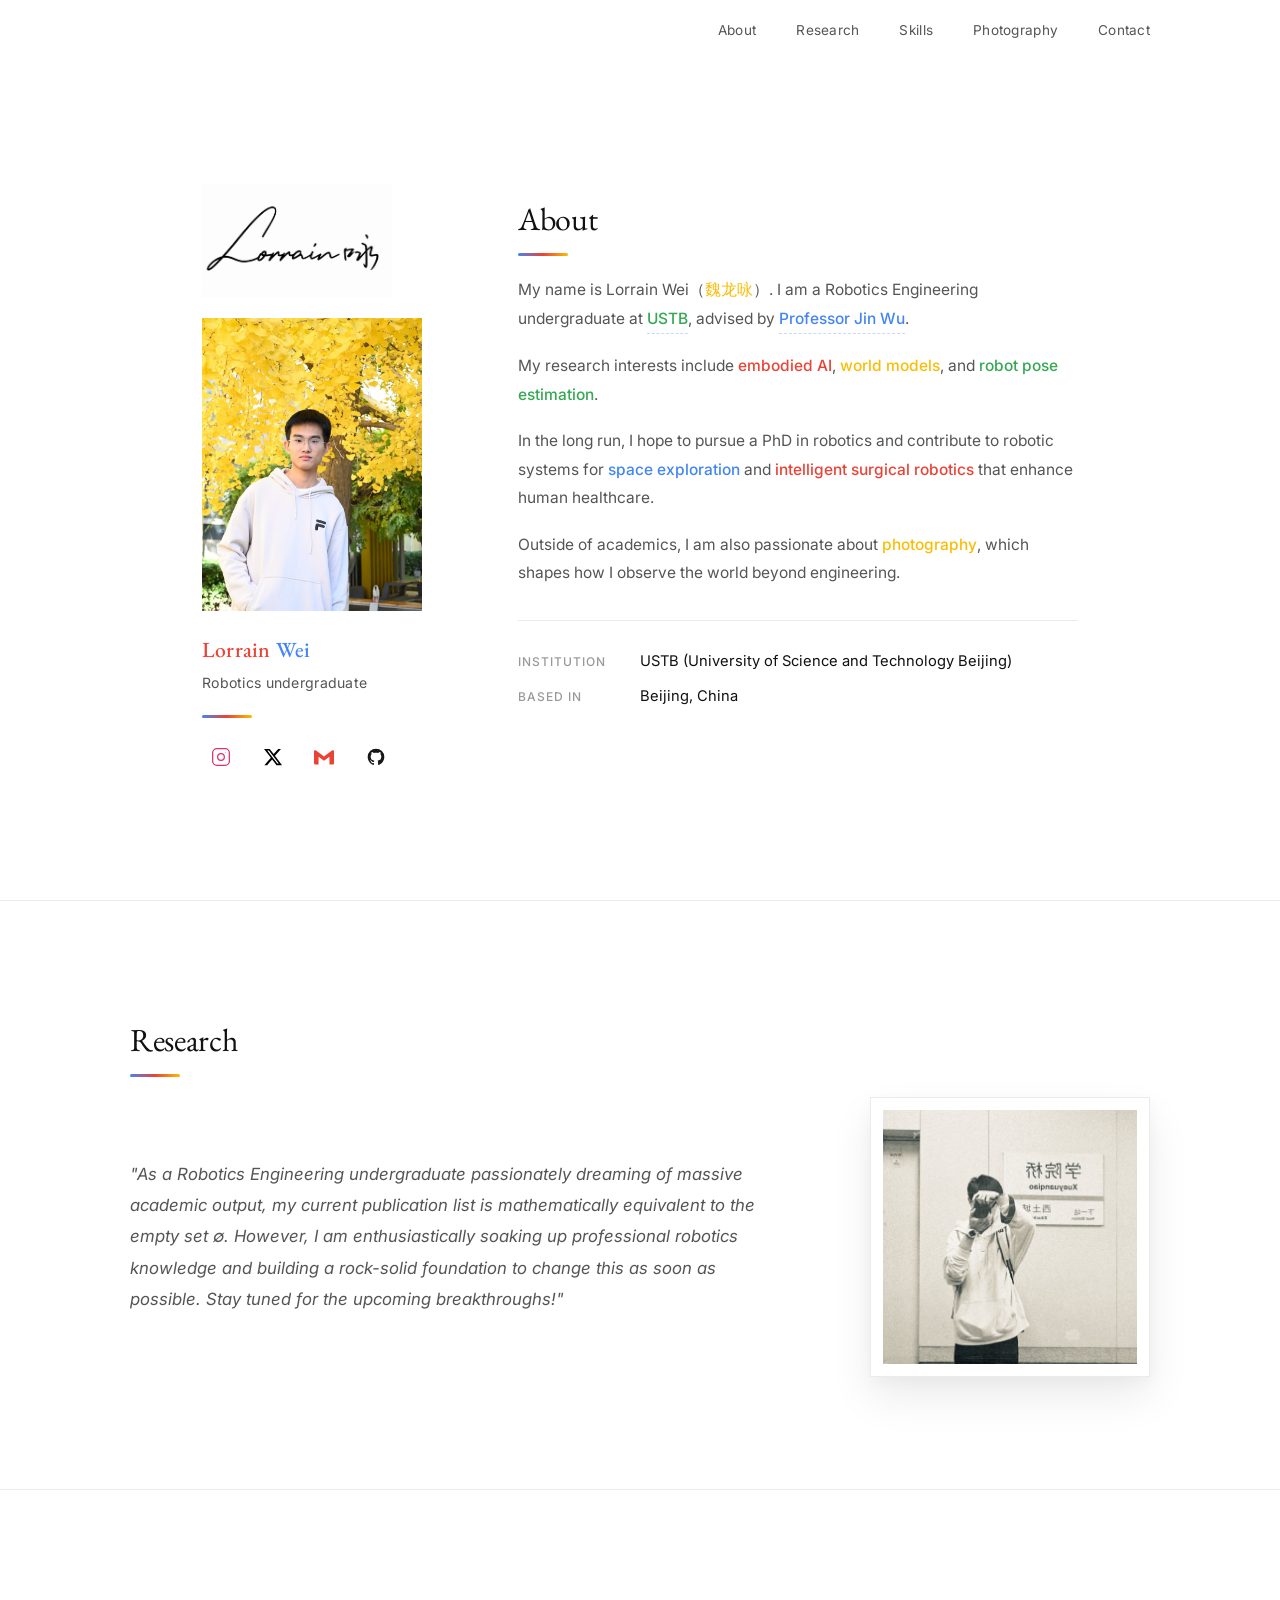
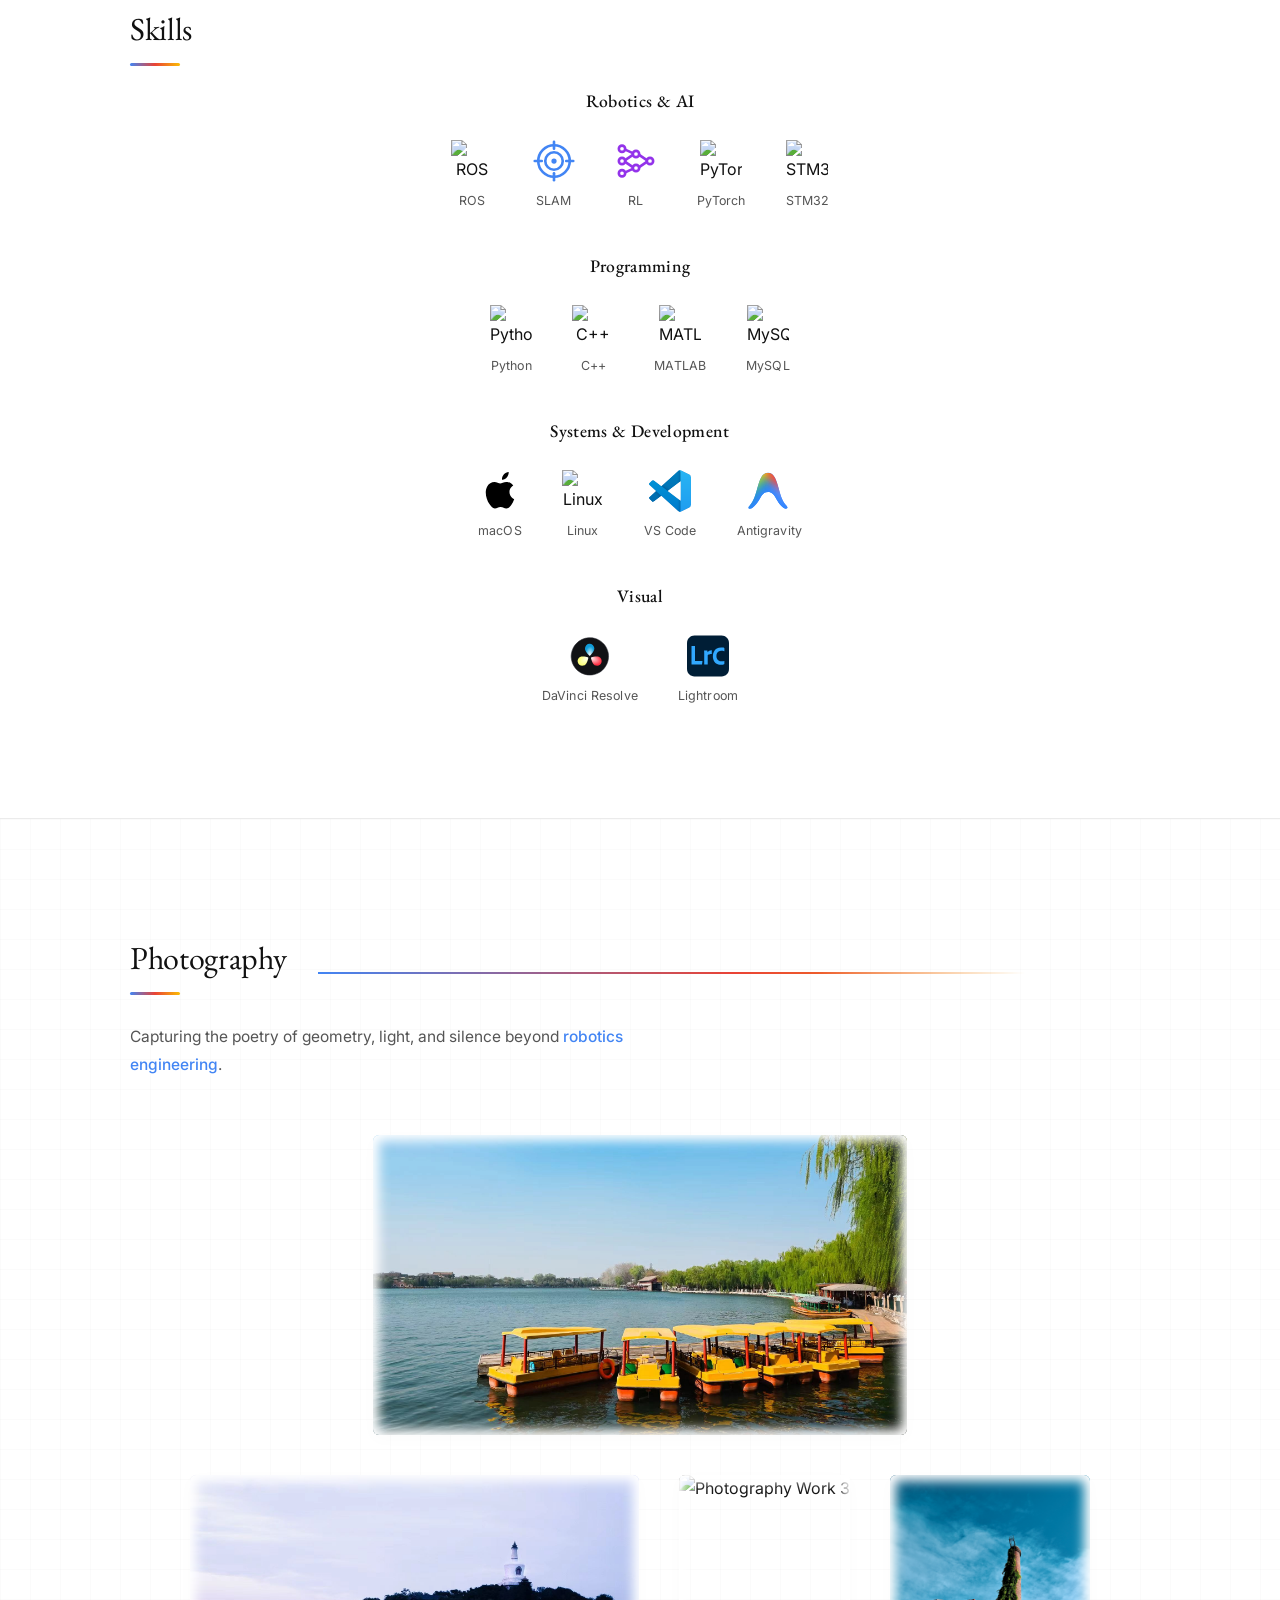
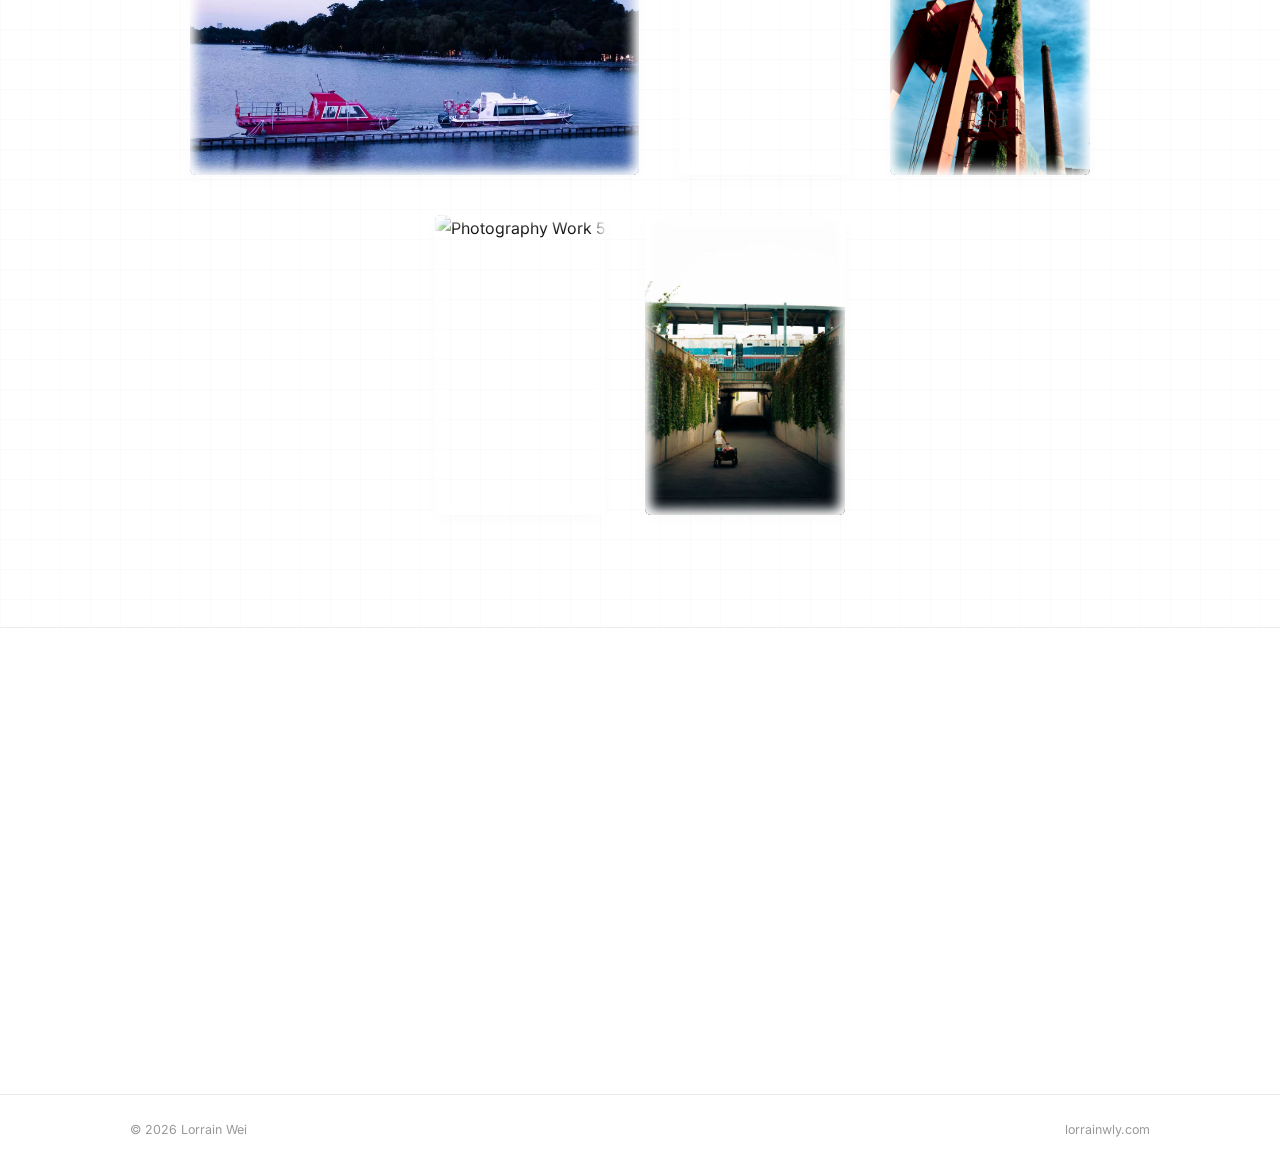
==== commit 94621e0c: "style: optimize assets and website layout" ====
--- a/index.html
+++ b/index.html
@@ -412,19 +412,10 @@
             <div class="photo-fade-overlay"></div>
           </div>
         </div>
-        
         <!-- Photo 6 -->
         <div class="photo-card">
           <div class="photo-img-wrap">
             <img src="photo_6.jpg" alt="Photography Work 6" loading="lazy" />
-            <div class="photo-fade-overlay"></div>
-          </div>
-        </div>
-        
-        <!-- Photo 7 -->
-        <div class="photo-card">
-          <div class="photo-img-wrap">
-            <img src="photo_7.jpg" alt="Photography Work 7" loading="lazy" />
             <div class="photo-fade-overlay"></div>
           </div>
         </div>
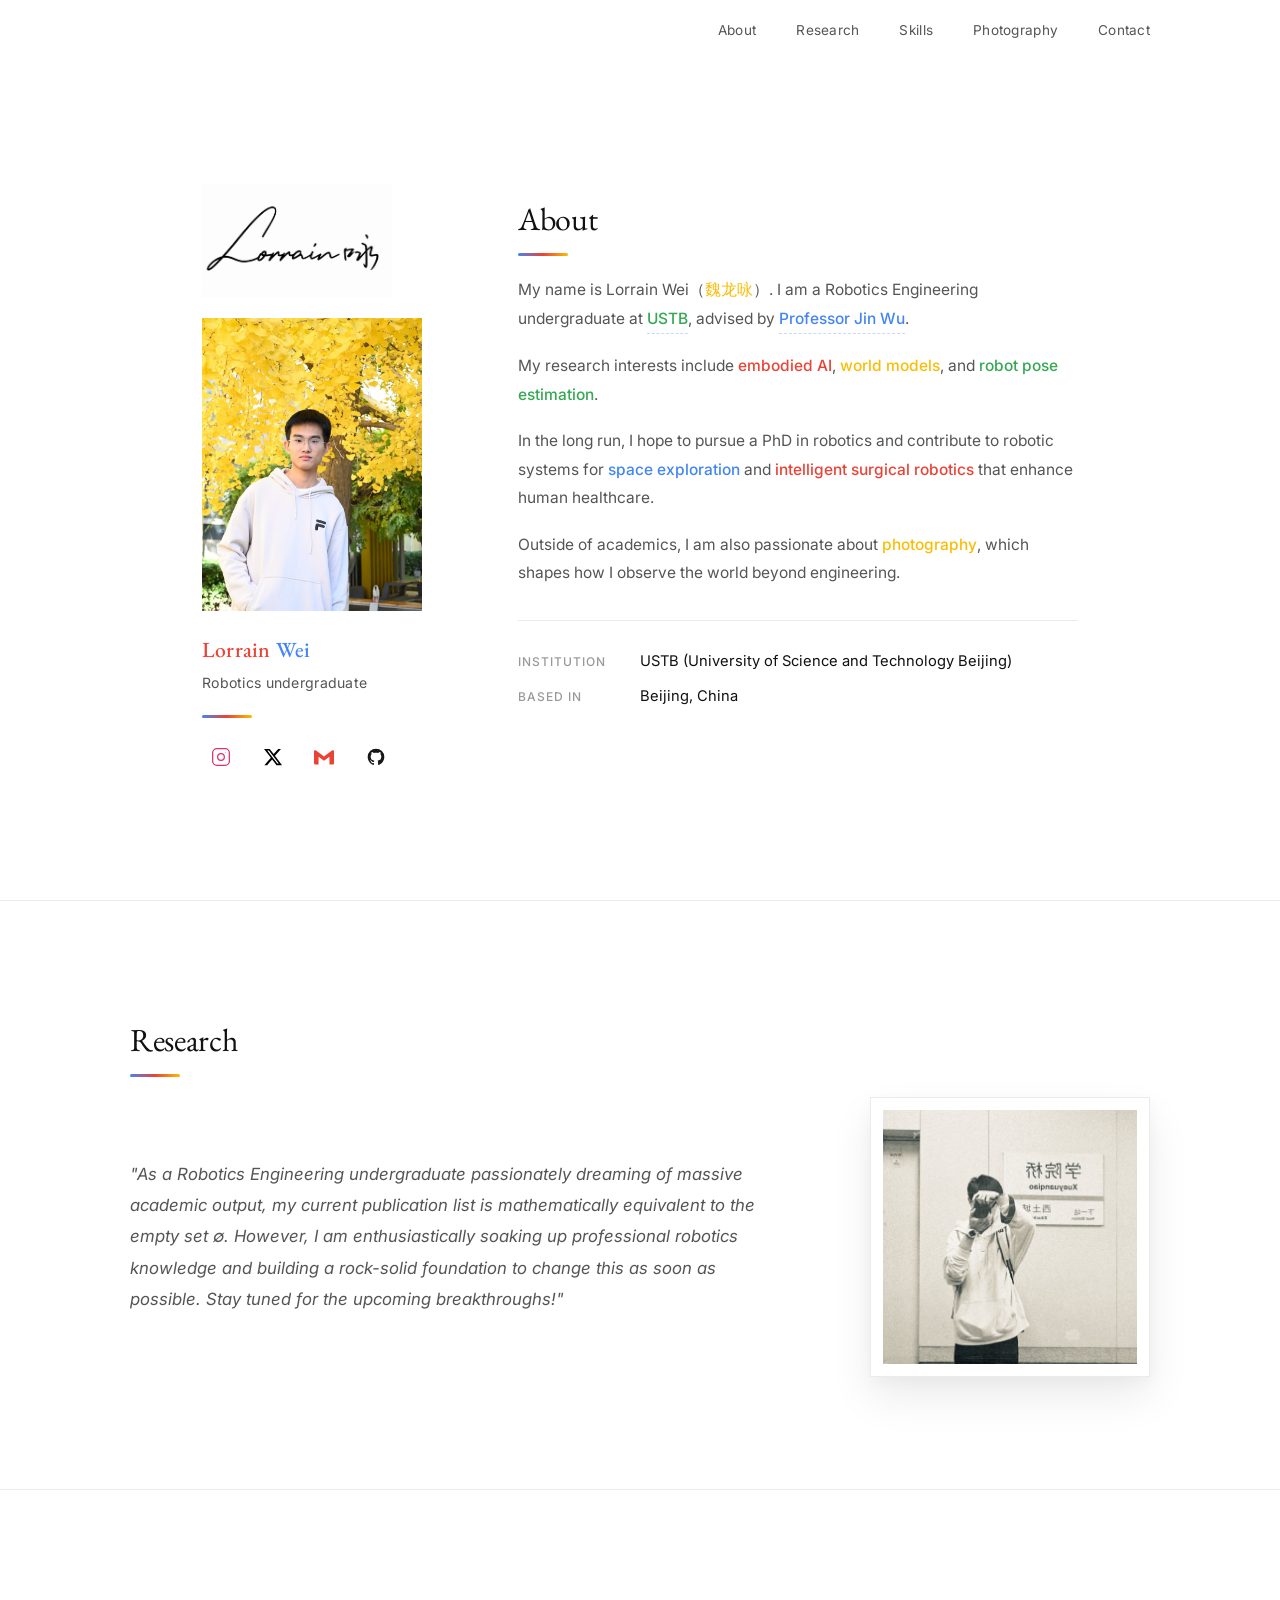
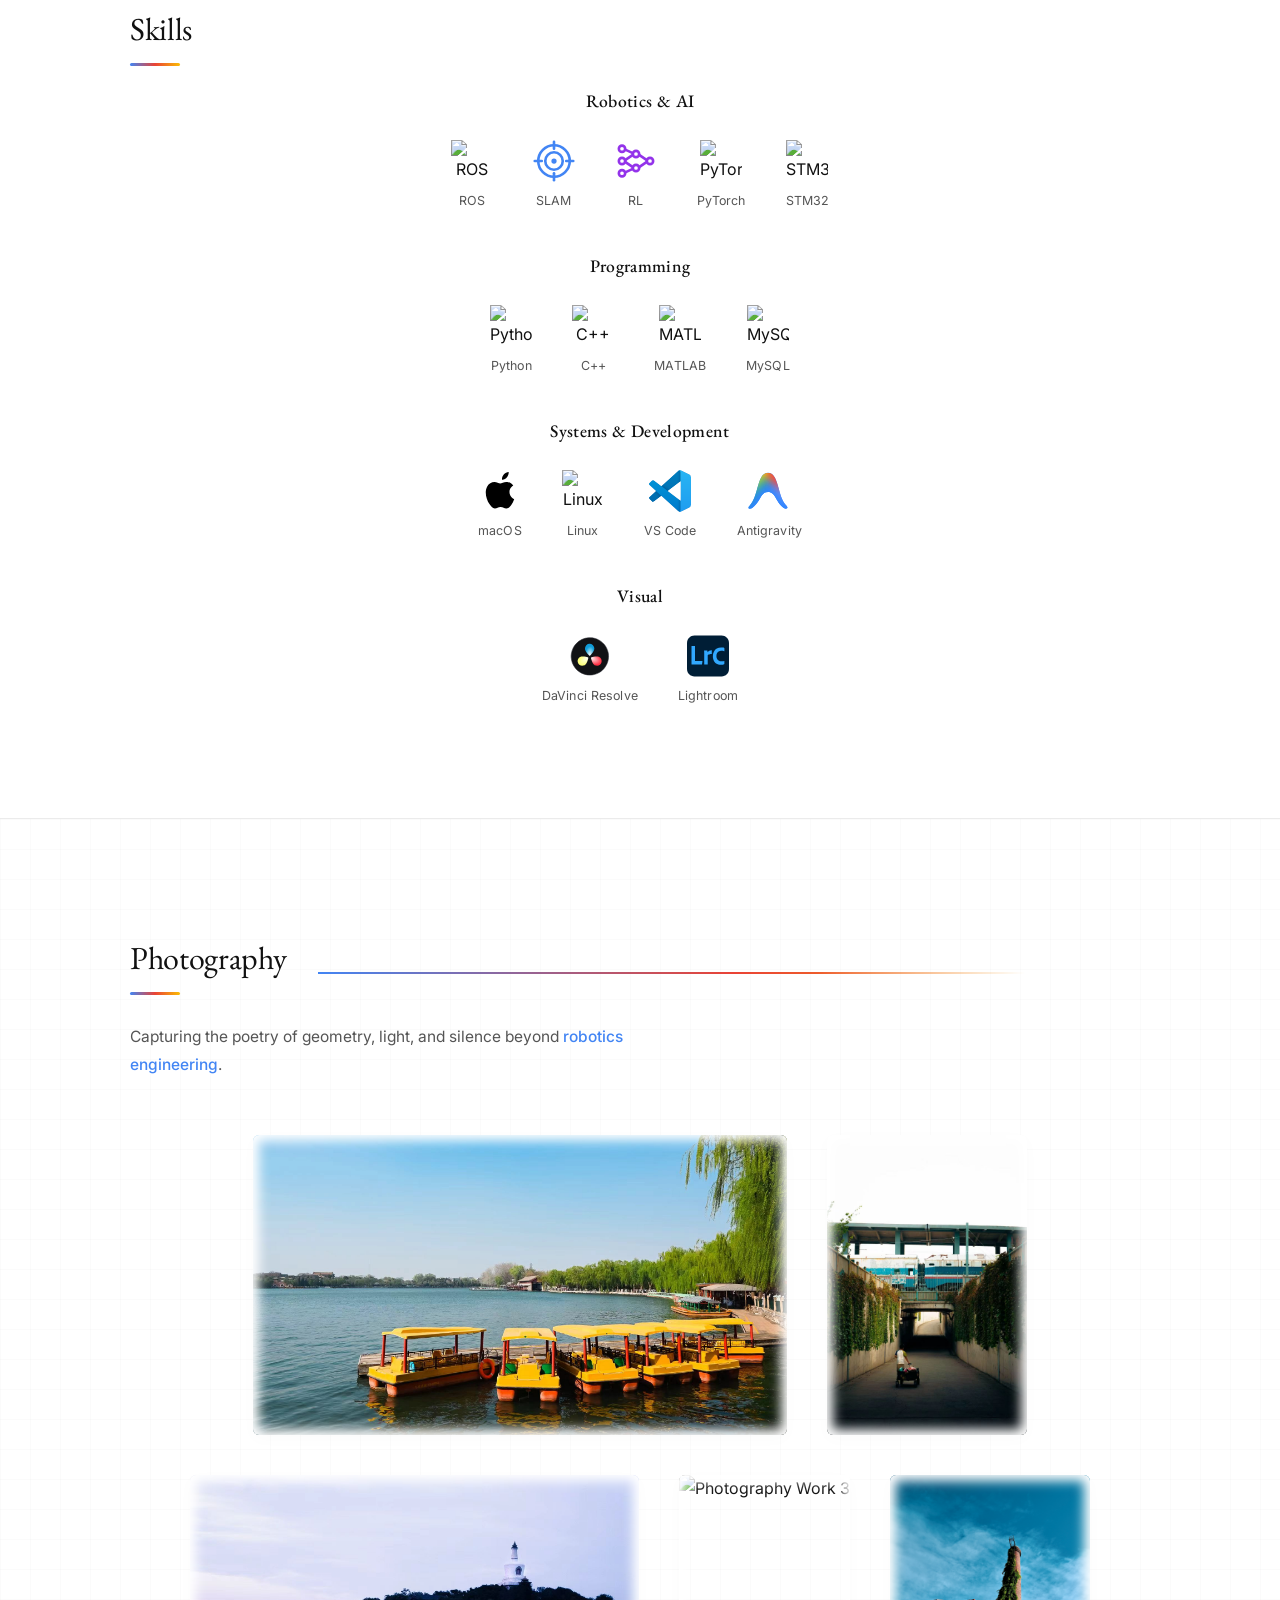
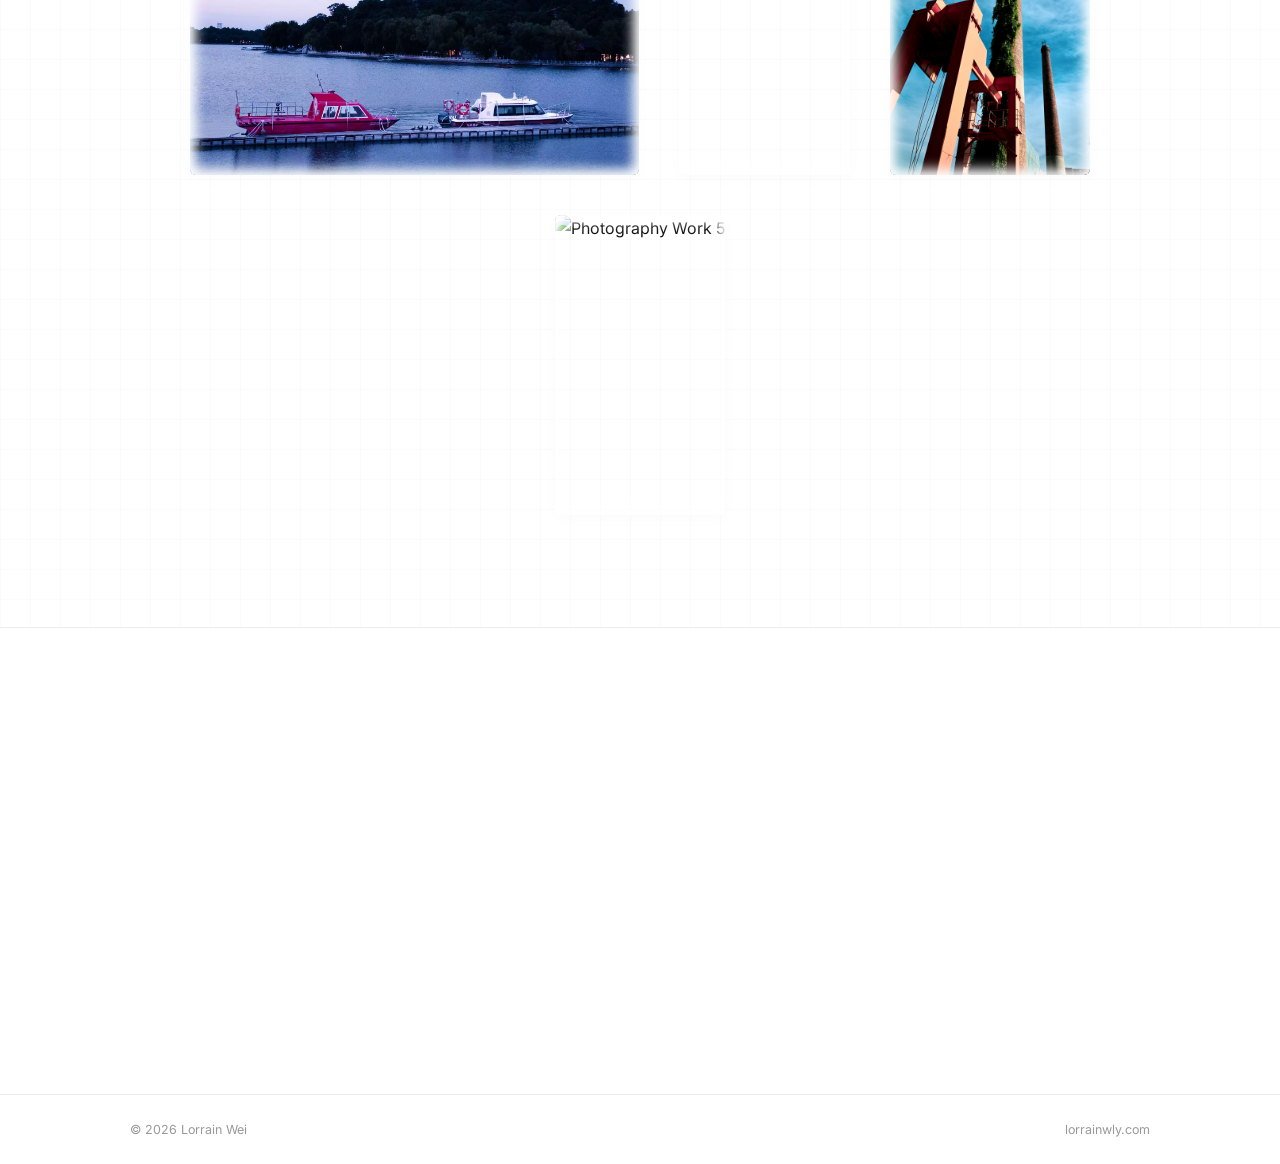
==== commit 1158c986: "style: optimize assets and website layout" ====
--- a/index.html
+++ b/index.html
@@ -381,6 +381,14 @@
           </div>
         </div>
         
+        <!-- Photo 6 -->
+        <div class="photo-card">
+          <div class="photo-img-wrap">
+            <img src="photo_6.jpg" alt="Photography Work 6" loading="lazy" />
+            <div class="photo-fade-overlay"></div>
+          </div>
+        </div>
+        
         <!-- Photo 2 -->
         <div class="photo-card">
           <div class="photo-img-wrap">
@@ -409,13 +417,6 @@
         <div class="photo-card">
           <div class="photo-img-wrap">
             <img src="photo_5.jpg" alt="Photography Work 5" loading="lazy" />
-            <div class="photo-fade-overlay"></div>
-          </div>
-        </div>
-        <!-- Photo 6 -->
-        <div class="photo-card">
-          <div class="photo-img-wrap">
-            <img src="photo_6.jpg" alt="Photography Work 6" loading="lazy" />
             <div class="photo-fade-overlay"></div>
           </div>
         </div>
